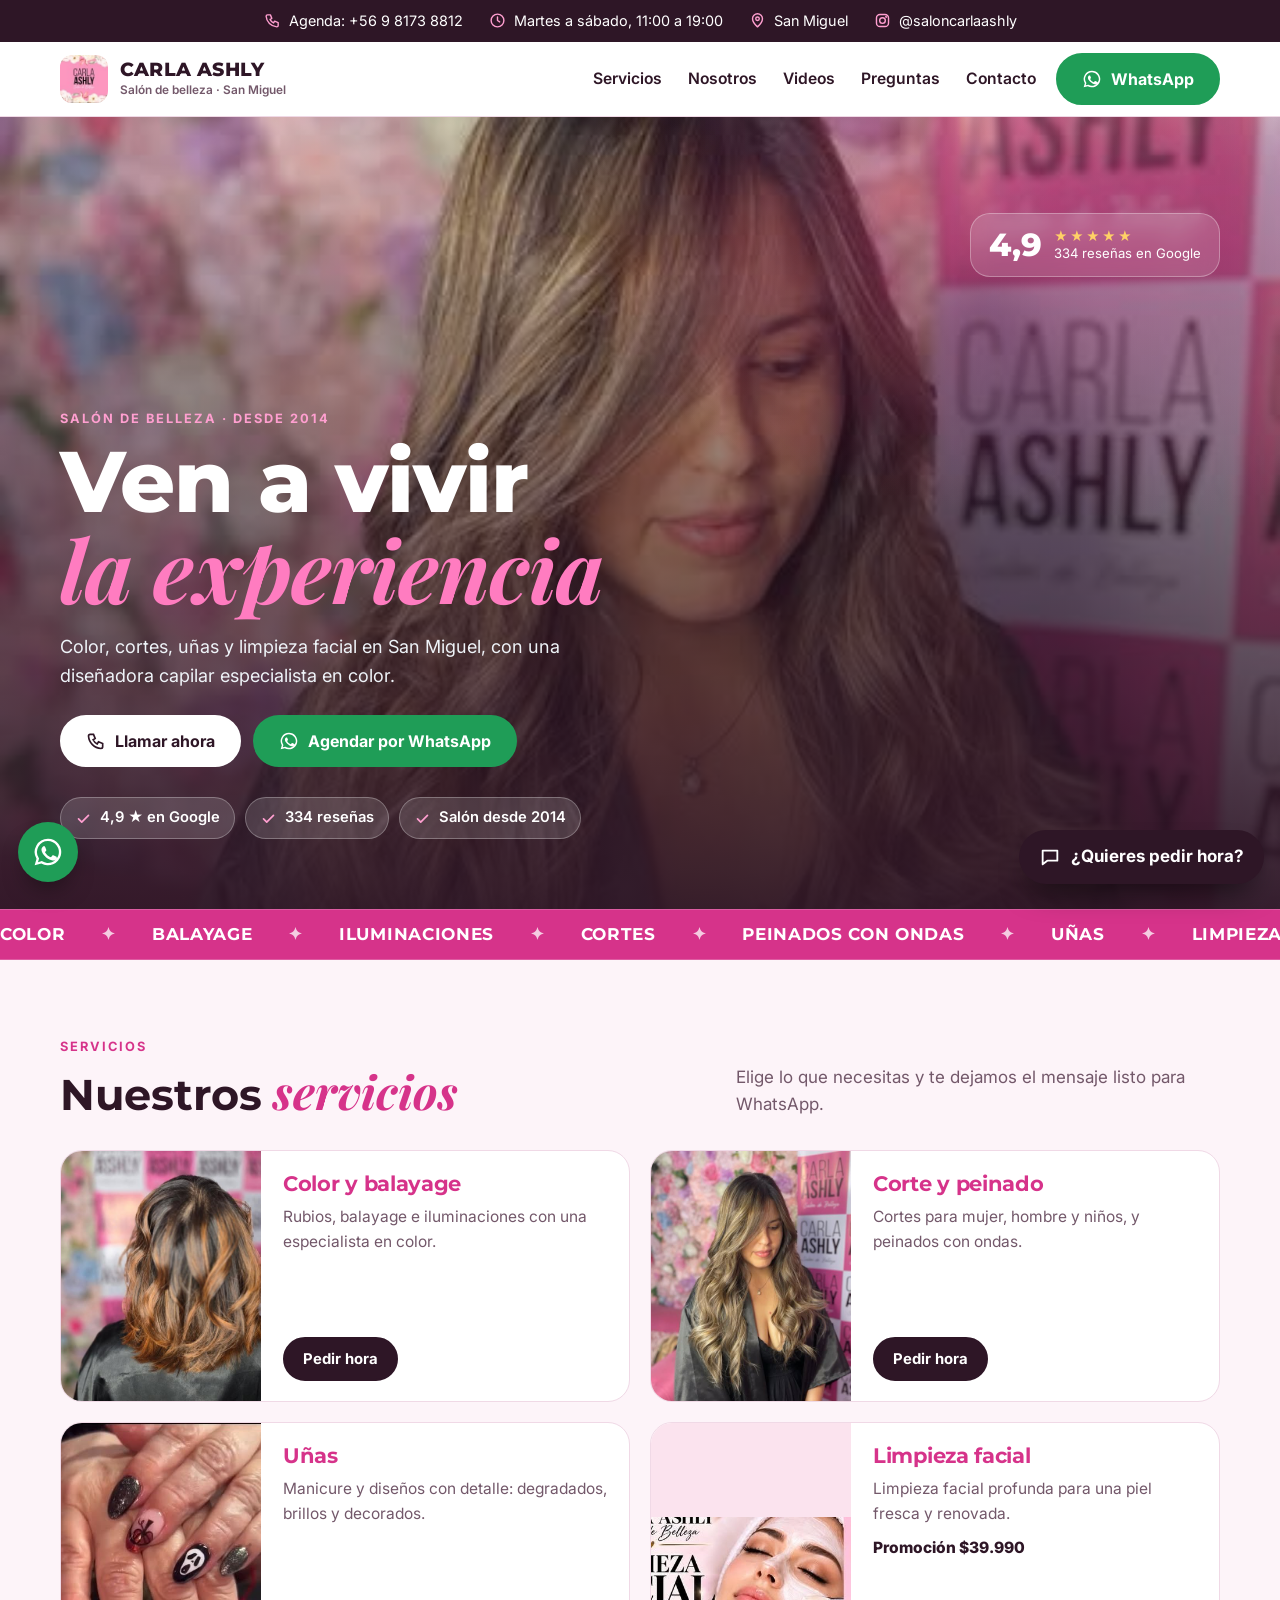
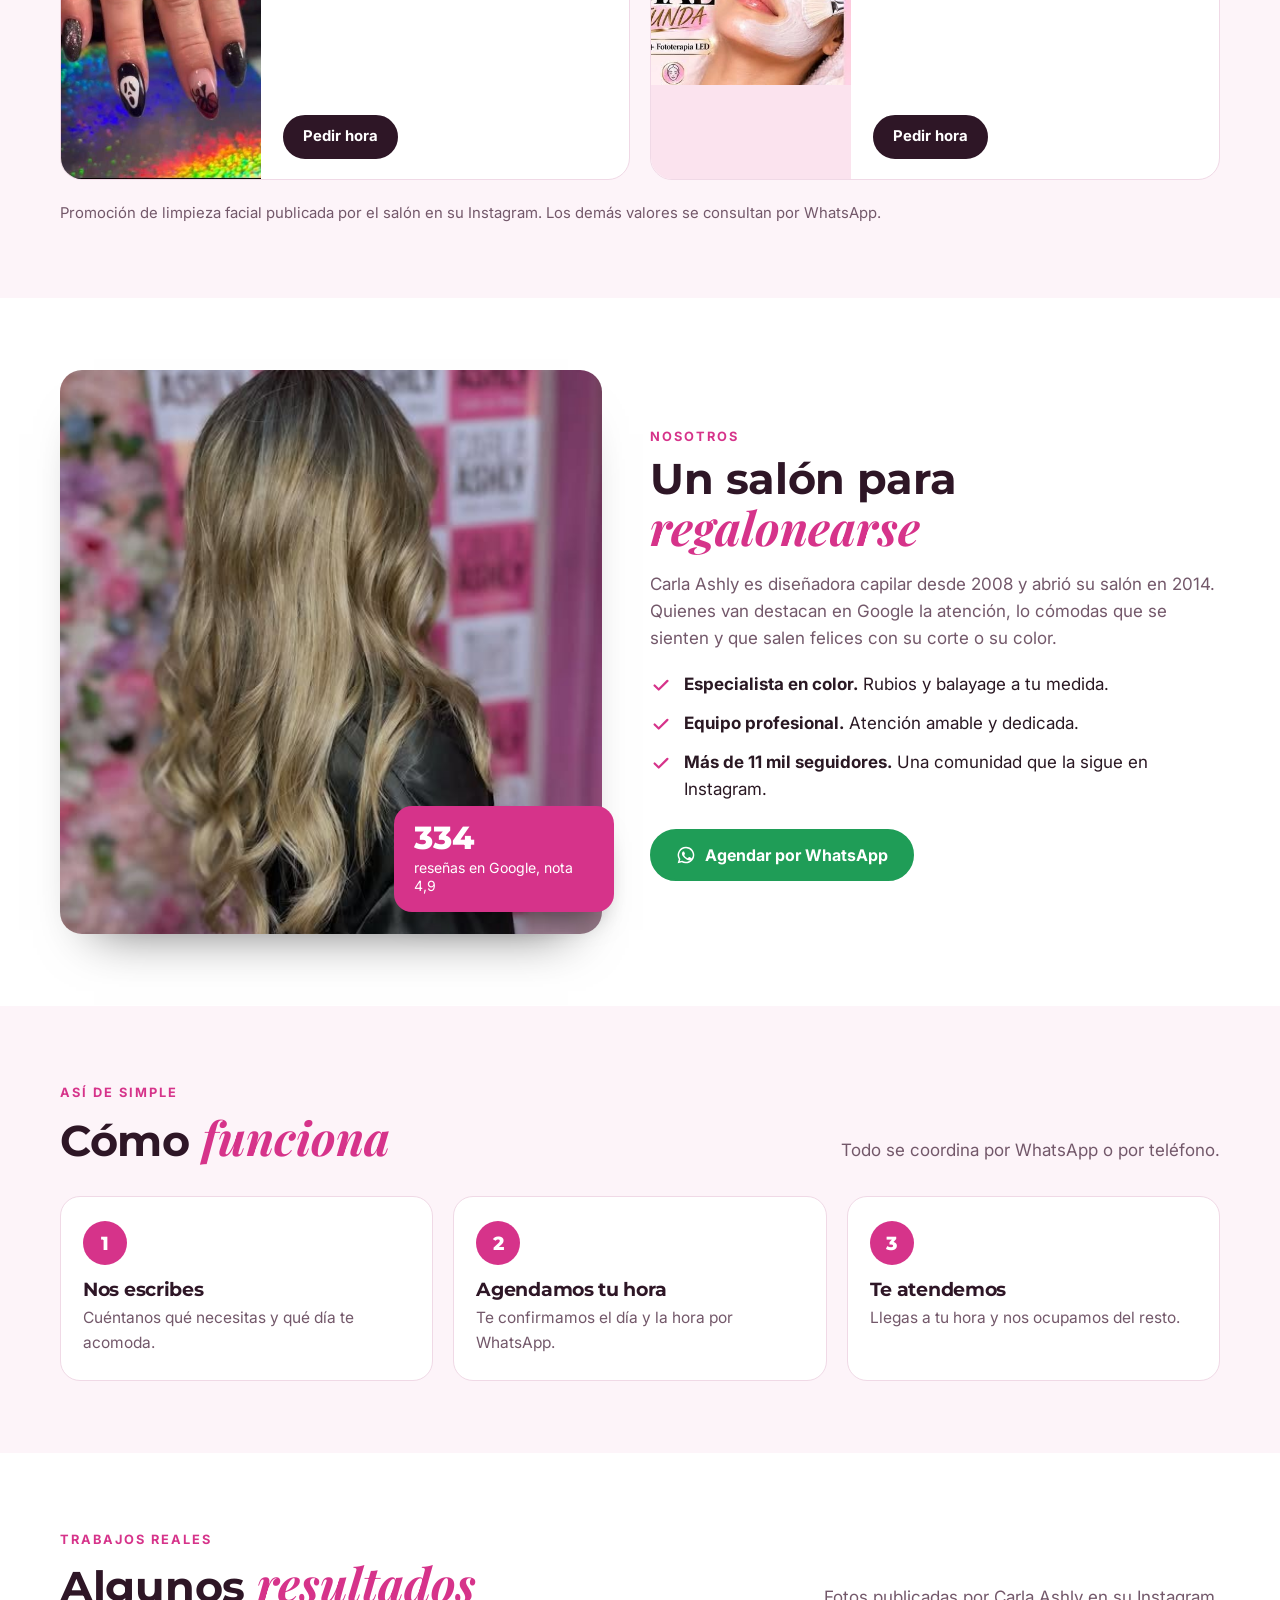
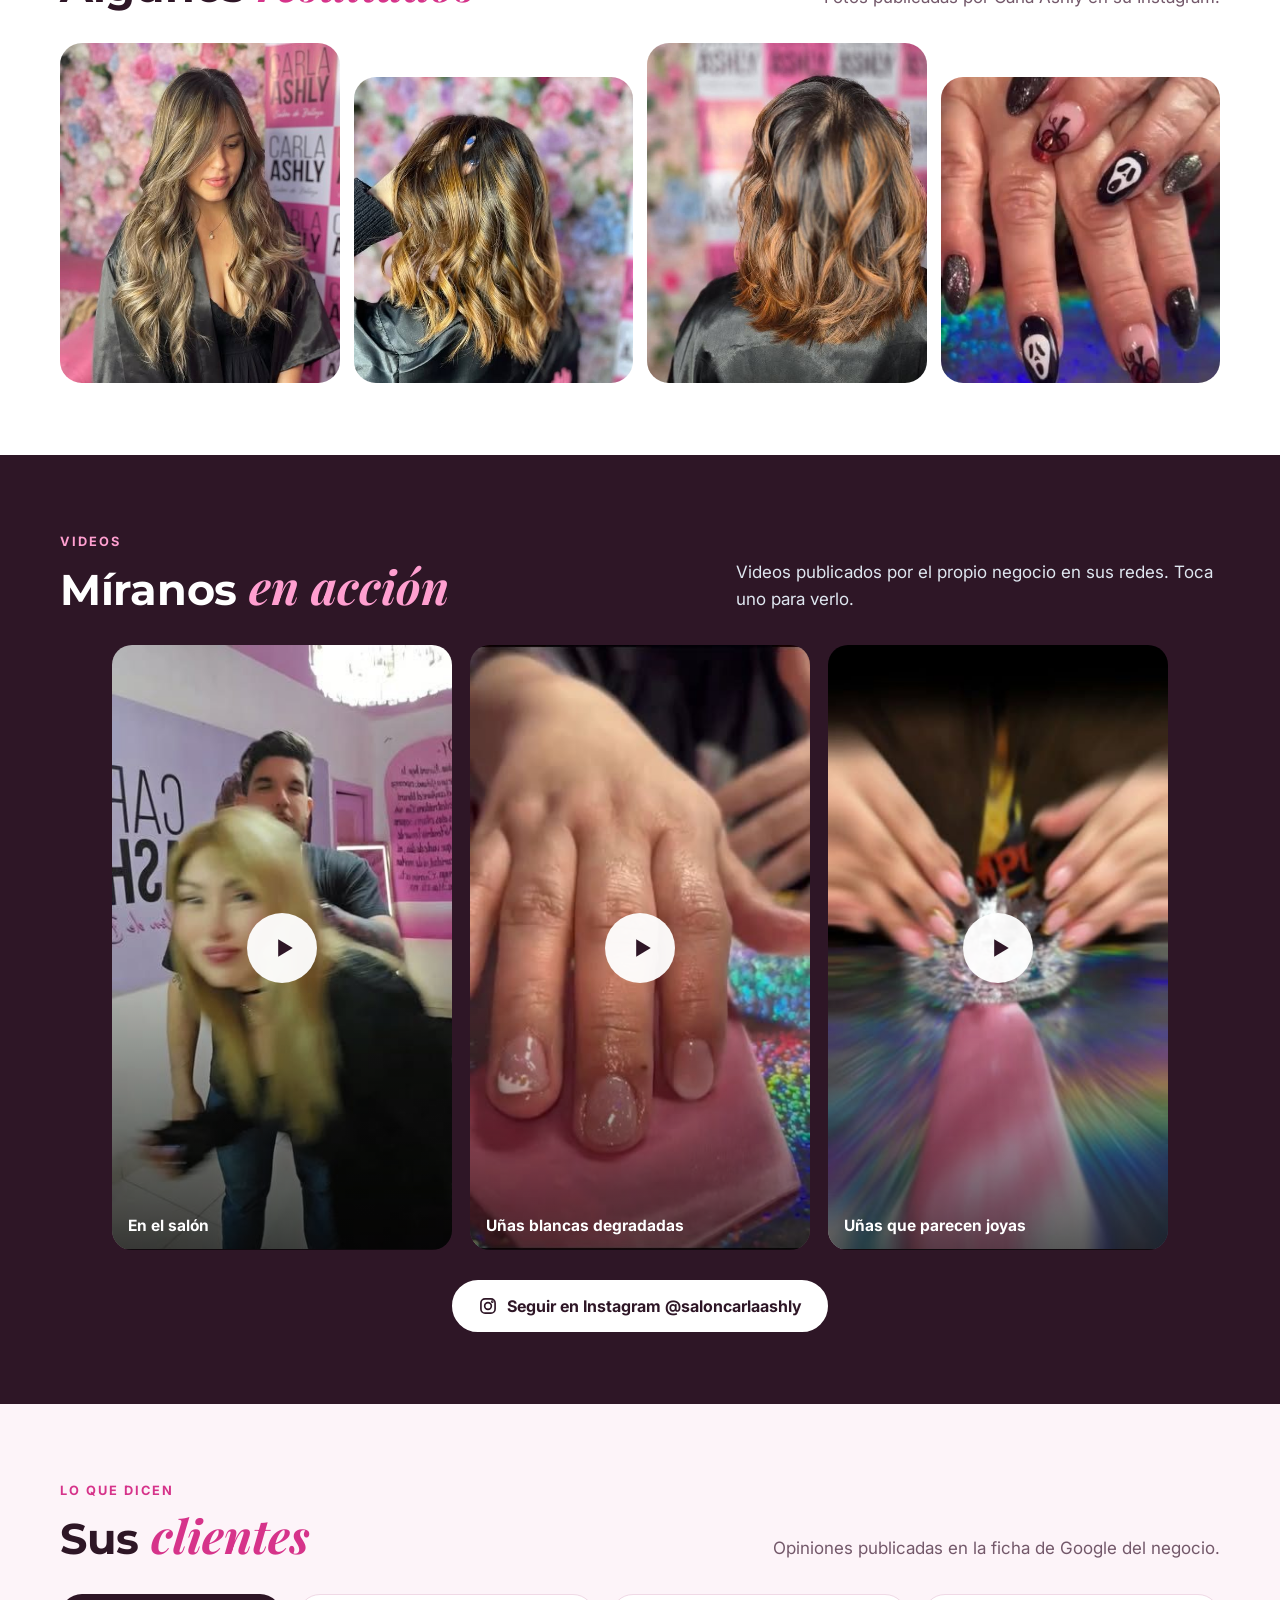
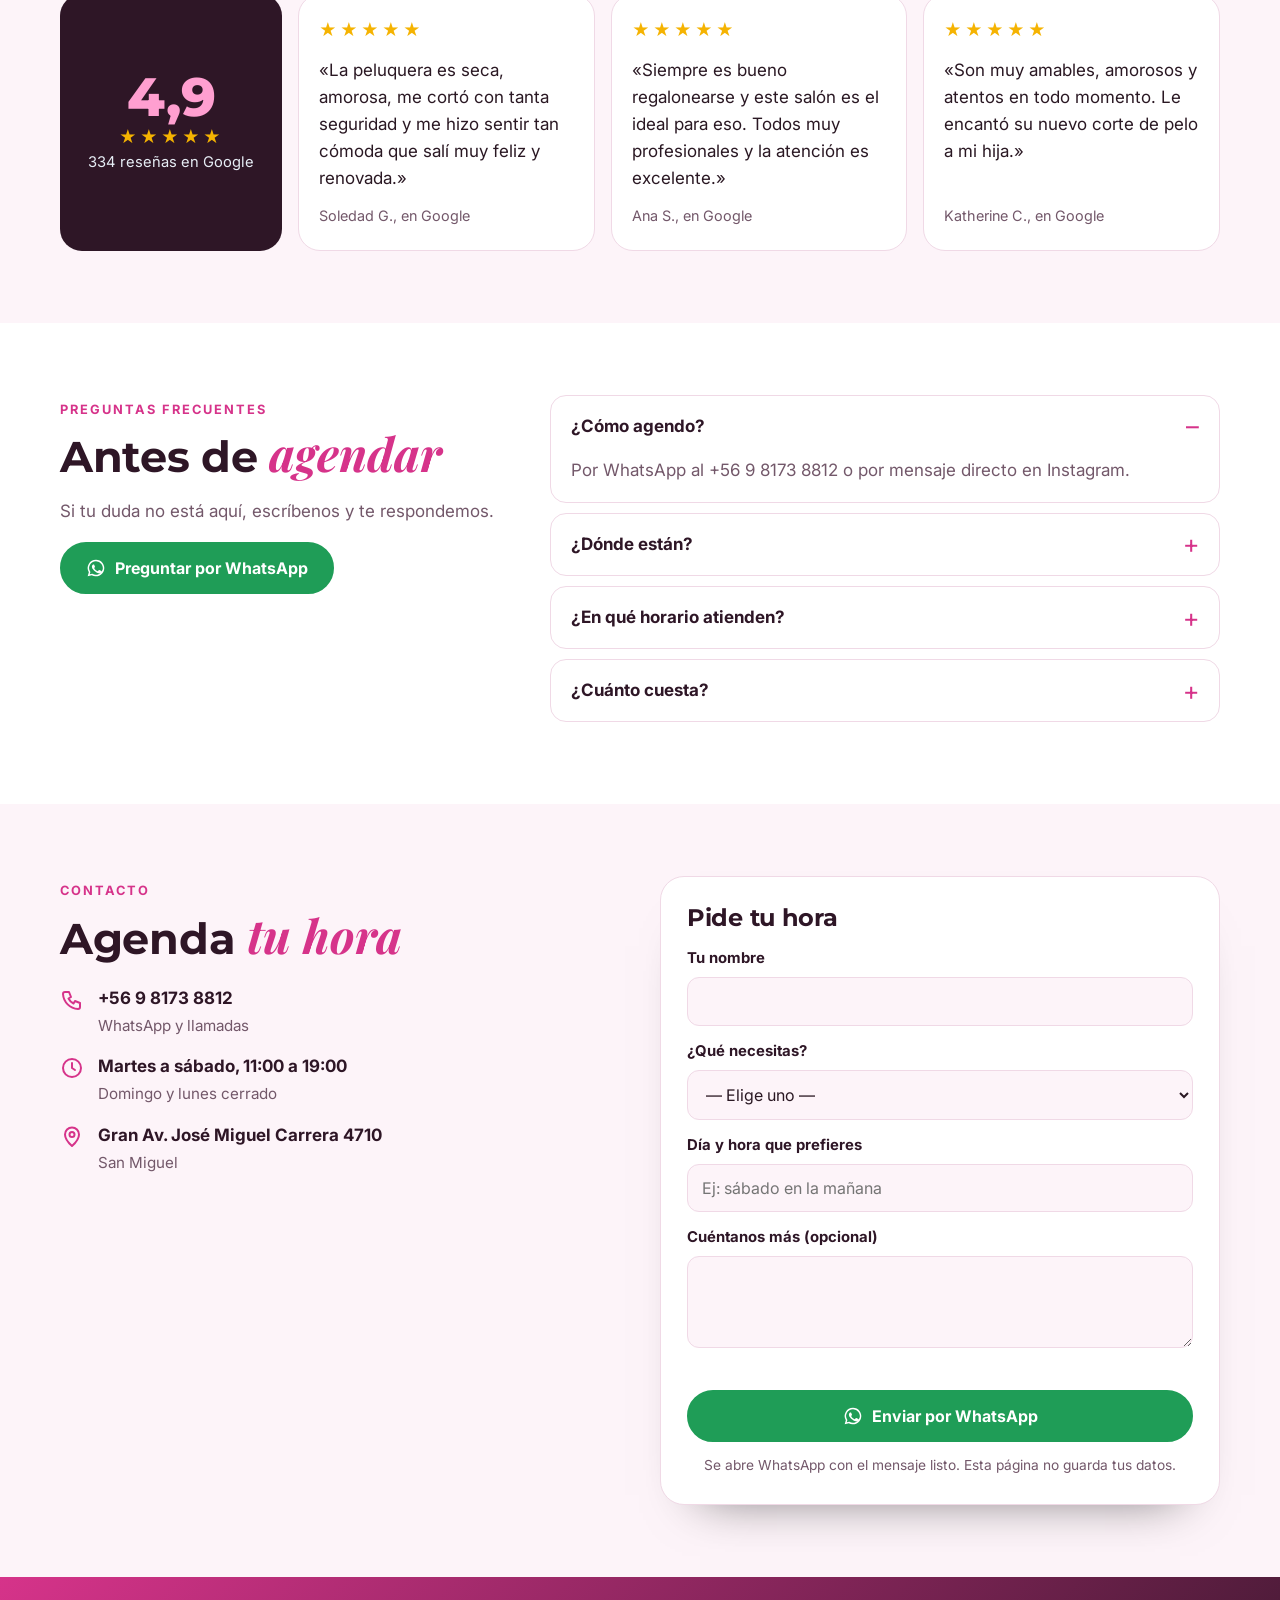
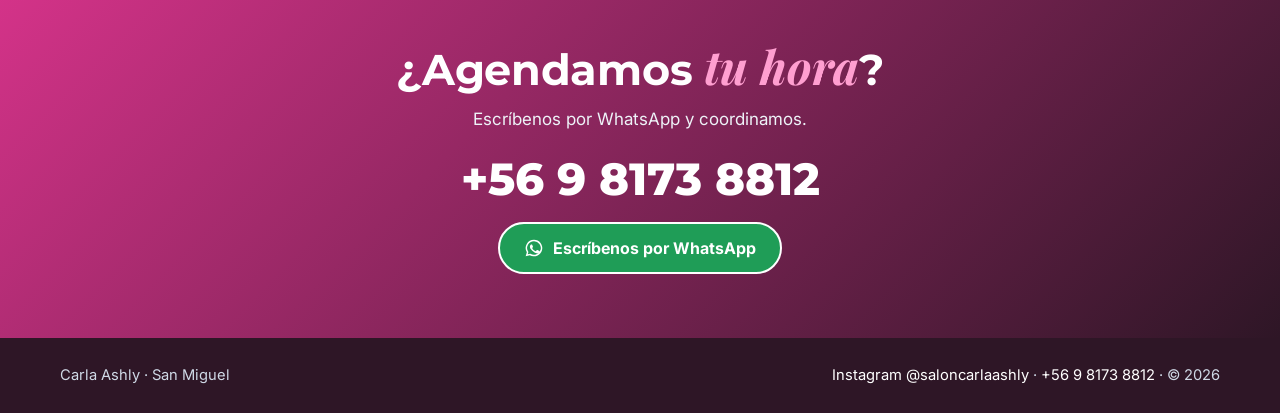
==== index.html @ 25467c42 "Dominio propio carlaashly.cl: CNAME, dirección canónica y página visible para Google Co-Authored-By:" ====
<!doctype html>
<html lang="es-CL">
<head>
<meta charset="utf-8">
<meta name="viewport" content="width=device-width, initial-scale=1">
<title>Carla Ashly · Salón de belleza · San Miguel</title>
<meta name="description" content="Carla Ashly, en Gran Av. José Miguel Carrera 4710, San Miguel: color y balayage, corte y peinado, uñas, limpieza facial. 4,9 en Google con 334 reseñas. Agenda por WhatsApp.">
<link rel="canonical" href="https://carlaashly.cl/">
<meta property="og:title" content="Carla Ashly · Salón de belleza · San Miguel">
<meta property="og:description" content="Color, cortes, uñas y limpieza facial en San Miguel, con una diseñadora capilar especialista en color.">
<meta property="og:image" content="https://carlaashly.cl/assets/hero.jpg">
<meta property="og:url" content="https://carlaashly.cl/">
<meta property="og:type" content="website">
<meta name="twitter:card" content="summary_large_image">
<link rel="icon" href="assets/icono.png">
<link rel="preconnect" href="https://fonts.googleapis.com"><link rel="preconnect" href="https://fonts.gstatic.com" crossorigin>
<link href="https://fonts.googleapis.com/css2?family=Montserrat:wght@600;700;800&family=Inter:wght@400;500;600;700&family=Playfair+Display:ital,wght@1,600;1,700&display=swap" rel="stylesheet">
<style>
:root{--pri:#d6338a;--osc:#2e1626;--osc-rgb:46,22,38;--acento:#ff9fd0;--fondo:#fdf4f9;--linea:#f0d9e6;--tinta:#2a1823;--suave:#73586a;--wa:#1f9d57;--display:"Montserrat","Arial Black",sans-serif;--font:"Inter",system-ui,sans-serif;--asis-tone:#d6338a;--hero-pos:50% 30%;--bg:#fff;--surface:#fdf4f9;--text:#2a1823;--muted:#73586a;--accent:#d6338a;--line:#f0d9e6}
*{box-sizing:border-box}html{scroll-behavior:smooth}
body{margin:0;font:400 17px/1.6 var(--font);color:var(--tinta);background:#fff;-webkit-font-smoothing:antialiased}
img{max-width:100%;display:block}a{color:inherit}
h1,h2,h3{font-family:var(--display);line-height:1.08;margin:0;letter-spacing:-.3px}
h2{font-size:clamp(1.8rem,4.6vw,2.7rem);color:var(--osc)}h2 em{font-style:normal;color:var(--pri)}
.wrap{width:min(1160px,100% - 40px);margin:0 auto}
section{padding:72px 0}
.ojo{display:inline-block;font:700 .8rem/1 var(--font);letter-spacing:2px;text-transform:uppercase;color:var(--pri);margin-bottom:12px}
.btn{display:inline-flex;align-items:center;justify-content:center;gap:9px;min-height:52px;padding:0 24px;border-radius:999px;font:700 1rem/1 var(--font);text-decoration:none;border:2px solid var(--osc);color:var(--osc);background:#fff;cursor:pointer;transition:transform .15s ease,box-shadow .15s ease,background .15s ease}
.btn:hover{transform:translateY(-2px);box-shadow:0 12px 22px -14px rgba(0,0,0,.55)}
.btn svg{width:20px;height:20px;flex:none}
.btn-wa{background:var(--wa);border-color:var(--wa);color:#fff}
.btn-pri{background:var(--pri);border-color:var(--pri);color:#fff}
.btn-osc{background:var(--osc);border-color:var(--osc);color:#fff}
.franja{background:var(--osc);color:#fff;font-size:.9rem}
.franja .wrap{display:flex;flex-wrap:wrap;gap:6px 26px;justify-content:center;align-items:center;min-height:42px;padding:6px 0}
.franja span,.franja a{display:inline-flex;align-items:center;gap:8px;text-decoration:none}
.franja svg{width:17px;height:17px;stroke:var(--acento);fill:none;stroke-width:2;stroke-linecap:round;stroke-linejoin:round}
header{position:sticky;top:0;z-index:30;background:rgba(255,255,255,.96);backdrop-filter:blur(8px);border-bottom:1px solid var(--linea)}
.nav{display:flex;align-items:center;gap:20px;min-height:74px}
.marca{display:flex;align-items:center;gap:12px;text-decoration:none;margin-right:auto;min-width:0}
.marca img{width:48px;height:48px;border-radius:12px;object-fit:cover;flex:none}
.marca span{font:800 1.18rem/1.05 var(--display);color:var(--osc);text-transform:uppercase;letter-spacing:.2px}
.marca small{display:block;font:600 .74rem/1.3 var(--font);color:var(--suave);text-transform:none;letter-spacing:0;margin-top:3px}
.menu{display:flex;gap:26px}.menu a{text-decoration:none;font-weight:600;color:var(--osc);font-size:.98rem}.menu a:hover{color:var(--pri)}
.portada{position:relative;color:#fff;background:var(--osc);overflow:hidden}
.portada > img{position:absolute;inset:0;width:100%;height:100%;object-fit:cover;object-position:var(--hero-pos,50% 50%)}
.portada::after{content:"";position:absolute;inset:0;background:linear-gradient(100deg,rgba(var(--osc-rgb),.94) 0%,rgba(var(--osc-rgb),.82) 45%,rgba(var(--osc-rgb),.38) 100%)}
.portada .wrap{position:relative;z-index:1;padding:86px 0 78px;max-width:1160px}
.portada .ojo{color:var(--acento)}
.portada h1{font-size:clamp(2.2rem,6.4vw,4rem);max-width:15ch;text-transform:uppercase;font-weight:800}
.portada h1 em{font-style:normal;color:var(--acento)}
.portada p{max-width:52ch;font-size:1.13rem;margin:18px 0 26px;color:#eef3f8}
.botones{display:flex;flex-wrap:wrap;gap:12px}
.portada .btn{border-color:#fff}.portada .btn-wa{border-color:var(--wa)}
.sellos{list-style:none;padding:0;margin:30px 0 0;display:flex;flex-wrap:wrap;gap:10px}
.sellos li{display:flex;align-items:center;gap:8px;background:rgba(255,255,255,.14);border:1px solid rgba(255,255,255,.28);border-radius:999px;padding:8px 14px;font-size:.92rem;font-weight:600}
.sellos svg{width:17px;height:17px;stroke:var(--acento);fill:none;stroke-width:2.4;stroke-linecap:round;stroke-linejoin:round}
.nosotros{display:grid;grid-template-columns:1fr 1.05fr;gap:48px;align-items:center}
.nosotros .foto{position:relative}
.nosotros .foto img{border-radius:22px;width:100%;aspect-ratio:5/5.2;object-fit:cover;box-shadow:0 30px 50px -34px rgba(0,0,0,.6)}
.cifra{position:absolute;right:-12px;bottom:22px;background:var(--pri);color:#fff;border-radius:18px;padding:16px 20px;box-shadow:0 18px 30px -18px rgba(0,0,0,.6);max-width:220px}
.cifra b{display:block;font:800 2rem/1 var(--display)}.cifra span{font-size:.88rem;line-height:1.3;display:block;margin-top:5px}
.nosotros p{color:var(--suave);margin:16px 0 18px}
.lista{list-style:none;padding:0;margin:0 0 26px;display:grid;gap:12px}
.lista li{display:flex;gap:12px;align-items:flex-start}
.lista svg{width:22px;height:22px;flex:none;margin-top:3px;stroke:var(--pri);fill:none;stroke-width:2.4;stroke-linecap:round;stroke-linejoin:round}
.gris{background:var(--fondo)}
.cab{display:flex;flex-wrap:wrap;justify-content:space-between;align-items:flex-end;gap:14px 40px;margin-bottom:32px}
.cab p{margin:0;color:var(--suave);max-width:44ch}
.servicios{display:grid;grid-template-columns:repeat(2,1fr);gap:20px}
.serv{background:#fff;border:1px solid var(--linea);border-radius:22px;overflow:hidden;display:grid;grid-template-columns:200px 1fr;transition:transform .18s ease,box-shadow .18s ease}
.serv:hover{transform:translateY(-4px);box-shadow:0 26px 40px -28px rgba(0,0,0,.5)}
.serv > img{width:100%;height:100%;min-height:210px;object-fit:cover}
.serv .ico{background:linear-gradient(145deg,var(--pri),var(--osc));display:grid;place-items:center;min-height:210px}
.serv .ico svg{width:74px;height:74px;stroke:#fff;fill:none;stroke-width:1.5;stroke-linecap:round;stroke-linejoin:round;opacity:.95}
.serv .cuerpo{padding:22px 22px 20px;display:flex;flex-direction:column;gap:9px}
.serv h3{font-size:1.32rem;color:var(--pri)}
.serv p{margin:0;color:var(--suave);font-size:.97rem}
.serv .precio{font-weight:800;color:var(--osc)}
.serv .btn{margin-top:auto;align-self:flex-start;min-height:44px;padding:0 18px;font-size:.93rem}
.nota{margin:22px 0 0;color:var(--suave);font-size:.93rem}
.pasos{list-style:none;padding:0;margin:0;display:grid;grid-template-columns:repeat(3,1fr);gap:20px;counter-reset:p}
.pasos li{counter-increment:p;background:#fff;border:1px solid var(--linea);border-radius:20px;padding:24px 22px}
.pasos li::before{content:counter(p);display:grid;place-items:center;width:44px;height:44px;border-radius:50%;background:var(--pri);color:#fff;font:800 1.2rem/1 var(--display);margin-bottom:14px}
.pasos h3{font-size:1.2rem;color:var(--osc);margin-bottom:6px}.pasos p{margin:0;color:var(--suave);font-size:.97rem}
.trabajos{display:grid;grid-template-columns:repeat(4,1fr);gap:12px}
.trabajos img{width:100%;aspect-ratio:1;object-fit:cover;border-radius:16px}
.oscuro{background:var(--osc)}.oscuro h2{color:#fff}.oscuro h2 em{color:var(--acento)}.oscuro .ojo{color:var(--acento)}.oscuro .cab p{color:#dfe7f0}
.videos{display:grid;grid-template-columns:repeat(auto-fit,minmax(220px,340px));justify-content:center;gap:18px}
.vid{position:relative;border-radius:20px;overflow:hidden;aspect-ratio:9/16;background:#000;cursor:pointer}
.vid img,.vid video{width:100%;height:100%;object-fit:cover;display:block}.vid.on .play{display:none}
.vid::after{content:"";position:absolute;inset:0;background:linear-gradient(180deg,rgba(0,0,0,0) 55%,rgba(0,0,0,.65));pointer-events:none}
.vid .play{position:absolute;left:50%;top:50%;transform:translate(-50%,-50%);width:70px;height:70px;border-radius:50%;background:rgba(255,255,255,.95);display:grid;place-items:center;z-index:2;transition:transform .15s ease}
.vid:hover .play{transform:translate(-50%,-50%) scale(1.08)}
.vid .play svg{width:28px;height:28px;fill:var(--osc);margin-left:4px}
.vid .t{position:absolute;left:16px;right:16px;bottom:14px;z-index:2;color:#fff;font-weight:700;font-size:.97rem;line-height:1.3}
.vid iframe{position:absolute;inset:0;width:100%;height:100%;border:0;background:#fff;z-index:3}
.vid.emb.on{aspect-ratio:9/19;cursor:default}.vid.on::after{display:none}
.siguenos{display:flex;flex-wrap:wrap;gap:12px;justify-content:center;align-items:center;margin-top:30px;color:#fff}
.siguenos .btn{border-color:#fff}.siguenos .btn svg{stroke:currentColor;fill:none;stroke-width:2}
.resenas{display:grid;grid-template-columns:.75fr repeat(3,1fr);gap:16px;align-items:stretch}
.nota-g{background:var(--osc);color:#fff;border-radius:22px;padding:26px 20px;display:flex;flex-direction:column;justify-content:center;text-align:center}
.nota-g b{font:800 3.4rem/1 var(--display);color:var(--acento)}
.est{color:#f5b301;letter-spacing:3px}
.nota-g span:last-child{font-size:.92rem;color:#e6edf5}
.res{margin:0;background:#fff;border:1px solid var(--linea);border-radius:22px;padding:22px 20px;display:flex;flex-direction:column;gap:12px}
.res p{margin:0}.res cite{margin-top:auto;font-style:normal;font-size:.9rem;color:var(--suave)}
.preguntas{display:grid;grid-template-columns:.8fr 1.2fr;gap:44px;align-items:start}
.preguntas .lado p{color:var(--suave)}
details{border:1px solid var(--linea);border-radius:16px;background:#fff;margin-bottom:10px}
summary{cursor:pointer;list-style:none;padding:17px 46px 17px 20px;font-weight:700;color:var(--osc);position:relative}
summary::-webkit-details-marker{display:none}
summary::after{content:"+";position:absolute;right:20px;top:50%;transform:translateY(-50%);font:400 1.6rem/1 var(--font);color:var(--pri)}
details[open] summary::after{content:"–"}
details p{margin:0;padding:0 20px 18px;color:var(--suave)}
.contacto{display:grid;grid-template-columns:1fr 1fr;gap:40px;align-items:start}
.datos{display:grid;gap:14px;margin:22px 0}
.dato{display:flex;gap:14px;align-items:flex-start}
.dato svg{width:24px;height:24px;flex:none;margin-top:3px;stroke:var(--pri);fill:none;stroke-width:2;stroke-linecap:round;stroke-linejoin:round}
.dato b{display:block;color:var(--osc)}.dato span{color:var(--suave);font-size:.95rem}.dato a{text-decoration:none}
.mapa{width:100%;height:260px;border:0;border-radius:18px}
form{background:#fff;border:1px solid var(--linea);border-radius:24px;padding:28px 26px;box-shadow:0 30px 50px -40px rgba(0,0,0,.6)}
form h3{font-size:1.5rem;color:var(--osc);margin-bottom:16px}
label{display:block;font-weight:700;font-size:.93rem;color:var(--osc);margin-bottom:14px}
input,select,textarea{display:block;width:100%;margin-top:6px;font:400 1rem/1.3 var(--font);padding:13px 14px;border:1px solid var(--linea);border-radius:12px;background:var(--fondo);color:var(--tinta)}
textarea{min-height:92px;resize:vertical}
input:focus,select:focus,textarea:focus{outline:2px solid var(--pri);outline-offset:1px}
form .btn{width:100%}form small{display:block;margin-top:12px;color:var(--suave);font-size:.86rem;text-align:center}
.aviso{color:#b42318;font-weight:600;font-size:.93rem;min-height:1.2em;margin:0 0 10px}
.cierre{background:linear-gradient(135deg,var(--pri),var(--osc));color:#fff;text-align:center;padding:64px 20px}
.cierre h2{color:#fff}.cierre h2 em{color:var(--acento)}
.cierre p{margin:12px auto 24px;max-width:50ch;color:#eef3f8}
.cierre .btn{border-color:#fff}
.cierre .tel{display:block;font:800 clamp(1.8rem,6vw,2.8rem)/1 var(--display);text-decoration:none;margin:0 0 20px;color:#fff}
footer{background:var(--osc);color:#cfd9e6;font-size:.92rem;padding:26px 0}
footer .wrap{display:flex;flex-wrap:wrap;gap:8px 24px;justify-content:space-between}
footer a{text-decoration:none;color:#fff}
.wa-flot{position:fixed;left:18px;bottom:18px;z-index:40;width:60px;height:60px;border-radius:50%;background:var(--wa);color:#fff;display:grid;place-items:center;box-shadow:0 14px 26px -12px rgba(0,0,0,.6)}
.wa-flot svg{width:32px;height:32px}
.fab{position:fixed;right:16px;bottom:16px;z-index:60;display:inline-flex;align-items:center;gap:10px;min-height:54px;padding:0 20px;border-radius:999px;background:var(--osc);color:#fff;text-decoration:none;font-weight:700;box-shadow:0 16px 30px -12px rgba(0,0,0,.65)}
.fab svg{width:22px;height:22px;fill:none;stroke:currentColor;stroke-width:2;stroke-linecap:round;stroke-linejoin:round}
.barra-movil{display:none}
.aparece{opacity:0;transform:translateY(18px);transition:opacity .6s ease,transform .6s ease}.aparece.visto{opacity:1;transform:none}
@media (prefers-reduced-motion:reduce){.aparece{opacity:1;transform:none;transition:none}html{scroll-behavior:auto}}
@media (max-width:980px){.menu{display:none}.nosotros,.preguntas,.contacto{grid-template-columns:1fr}.servicios{grid-template-columns:1fr}.resenas{grid-template-columns:1fr}.pasos{grid-template-columns:1fr}.trabajos{grid-template-columns:repeat(2,1fr)}.cifra{right:10px}.videos{grid-template-columns:none;grid-auto-flow:column;grid-auto-columns:minmax(240px,72%);overflow-x:auto;scroll-snap-type:x mandatory;padding-bottom:8px}.vid{scroll-snap-align:center}}
@media (max-width:640px){section{padding:54px 0}.franja span,.franja a+a{display:none}.serv{grid-template-columns:1fr}.serv > img,.serv .ico{min-height:0;height:170px}.nav .btn{display:none}.portada .wrap{padding:60px 0 56px}.botones .btn{flex:1 1 100%}
  .wa-flot{display:none}.fab{bottom:calc(68px + env(safe-area-inset-bottom,0px))!important;min-height:50px;padding:0 16px;font-size:.93rem}.asis{bottom:calc(128px + env(safe-area-inset-bottom,0px))!important;max-height:calc(100dvh - 150px)!important}.barra-movil{display:grid;grid-template-columns:1fr 1fr;position:fixed;left:0;right:0;bottom:0;z-index:40;box-shadow:0 -8px 20px -12px rgba(0,0,0,.5)}
  .barra-movil a{display:flex;align-items:center;justify-content:center;gap:8px;min-height:56px;font-weight:800;text-decoration:none;color:#fff}
  .barra-movil .ll{background:var(--osc)}.barra-movil .wa{background:var(--wa)}.barra-movil svg{width:20px;height:20px}
  body{padding-bottom:56px}}
h2 em,.cierre h2 em{font-family:"Playfair Display",Georgia,serif;font-style:italic;font-weight:700;letter-spacing:0;font-size:1.08em}
.serv img{object-fit:cover}
/* ===== Capa «llamativa» (17-10-2026): mismo contenido, más presencia ===== */
.portada{min-height:min(88vh,860px);display:flex;align-items:flex-end}
.portada::after{background:radial-gradient(70% 60% at 85% 15%,rgba(214,51,138,.35),transparent 60%),linear-gradient(180deg,rgba(var(--osc-rgb),.15) 0%,rgba(var(--osc-rgb),.55) 48%,rgba(var(--osc-rgb),.95) 100%)}
.portada .wrap{padding:120px 0 70px}
.portada h1{text-transform:none;font-size:clamp(2.7rem,8.4vw,5.4rem);line-height:1.02;max-width:12ch;letter-spacing:-.01em}
.portada h1 em{display:block;font-family:"Playfair Display",Georgia,serif;font-style:italic;font-weight:700;color:#ff7cc0}
.estrella{position:absolute;right:max(18px,calc((100% - 1160px)/2));top:96px;z-index:2;display:flex;align-items:center;gap:12px;padding:14px 18px;border-radius:20px;background:rgba(255,255,255,.14);border:1px solid rgba(255,255,255,.3);backdrop-filter:blur(10px);-webkit-backdrop-filter:blur(10px);color:#fff;animation:flota 5s ease-in-out infinite}
.estrella b{font:800 2rem/1 var(--display)}.estrella span{font-size:.82rem;line-height:1.3}.estrella i{color:#ffd166;font-style:normal;letter-spacing:2px}
@keyframes flota{50%{transform:translateY(-8px)}}
.cinta{background:var(--pri);color:#fff;overflow:hidden;white-space:nowrap;border-block:1px solid rgba(255,255,255,.2)}
.cinta div{display:inline-flex;gap:36px;padding:16px 0;animation:corre 28s linear infinite;font:700 1.05rem/1 var(--display);letter-spacing:.04em;text-transform:uppercase}
.cinta span::after{content:"✦";margin-left:36px;opacity:.75}
@keyframes corre{to{transform:translateX(-50%)}}
.serv{transition:transform .25s,box-shadow .25s}.serv:hover{transform:translateY(-6px);box-shadow:0 26px 48px -28px rgba(120,20,80,.55)}
.serv img{transition:transform .5s}.serv:hover img{transform:scale(1.05)}
.trabajos{display:grid;grid-template-columns:repeat(4,1fr);grid-auto-rows:340px;gap:14px}
.trabajos img{width:100%;height:100%;object-fit:cover;border-radius:22px;transition:transform .4s,filter .4s}
.trabajos img:nth-child(even){margin-top:34px;height:calc(100% - 34px)}.trabajos img:hover{transform:scale(1.02);filter:saturate(1.15)}
@media (max-width:760px){.portada{min-height:82vh}.estrella{display:none}.portada .wrap{padding:110px 0 110px}
 .trabajos{grid-template-columns:1fr 1fr;grid-auto-rows:230px}}
@media (prefers-reduced-motion:reduce){.cinta div,.estrella{animation:none}}
</style>
</head>
<body>
<svg width="0" height="0" style="position:absolute" aria-hidden="true">
<symbol id="wa" viewBox="0 0 24 24"><path fill="currentColor" d="M12 2a10 10 0 0 0-8.600 15.100L2 22l5-1.300A10 10 0 1 0 12 2Zm0 1.800a8.200 8.200 0 1 1-4.300 15.200l-.300-.200-2.900.800.800-2.800-.200-.300A8.200 8.200 0 0 1 12 3.800Zm-3.200 3.900c-.200 0-.500.100-.700.400-.300.300-1 1-1 2.300 0 1.400 1 2.700 1.100 2.900.100.200 2 3.100 4.900 4.300 2.400 1 2.900.800 3.400.700.500-.100 1.700-.700 1.900-1.300.200-.700.200-1.200.200-1.300-.100-.100-.300-.200-.600-.300l-2-.900c-.300-.100-.500-.200-.700.100l-.900 1.100c-.200.200-.300.200-.600.100-.300-.200-1.200-.500-2.300-1.400-.900-.800-1.400-1.700-1.600-2-.200-.300 0-.500.100-.600l.400-.500c.200-.200.200-.300.300-.500.100-.200 0-.400 0-.500l-.900-2.200c-.200-.500-.400-.400-.600-.400h-.400Z"/></symbol>
<symbol id="tel" viewBox="0 0 24 24"><path d="M5 4h4l2 5-2.500 1.500a11 11 0 0 0 5 5L15 13l5 2v4a2 2 0 0 1-2 2A16 16 0 0 1 3 6a2 2 0 0 1 2-2Z"/></symbol>
<symbol id="reloj" viewBox="0 0 24 24"><circle cx="12" cy="12" r="9"/><path d="M12 7v5l3 2"/></symbol>
<symbol id="pin" viewBox="0 0 24 24"><path d="M12 21s7-6.200 7-11.500a7 7 0 0 0-14 0C5 14.800 12 21 12 21Z"/><circle cx="12" cy="9.500" r="2.500"/></symbol>
<symbol id="ok" viewBox="0 0 24 24"><path d="m5 12.500 4.500 4.500L19 7.500"/></symbol>
<symbol id="ig" viewBox="0 0 24 24"><rect x="3.500" y="3.500" width="17" height="17" rx="5"/><circle cx="12" cy="12" r="4"/><circle cx="17.200" cy="6.800" r=".600"/></symbol>
<symbol id="i-llave" viewBox="0 0 24 24"><path d="M14.500 6.500a4 4 0 0 0-5.300 5.300L3.500 17.500v3h3l5.700-5.700a4 4 0 0 0 5.300-5.300l-2.500 2.500-2-2 2.500-2.500Z"/></symbol>
<symbol id="i-gota" viewBox="0 0 24 24"><path d="M12 3.500s6 6.300 6 10.500a6 6 0 0 1-12 0c0-4.200 6-10.500 6-10.500Z"/></symbol>
<symbol id="i-tubo" viewBox="0 0 24 24"><path d="M3 8h8a3 3 0 0 1 3 3v10M3 12h6a1 1 0 0 1 1 1v8M3 6v8M12 21h4"/></symbol>
<symbol id="i-fuego" viewBox="0 0 24 24"><path d="M12 3c1 3.500 5 5.500 5 10a5 5 0 0 1-10 0c0-2 1-3.500 2-4.500 0 2 1 3 2 3 0-3-1-5 1-8.500Z"/></symbol>
<symbol id="i-camion" viewBox="0 0 24 24"><path d="M2.500 6.500h11v10h-11zM13.500 10h4l3 3v3.500h-7"/><circle cx="7" cy="17.500" r="1.800"/><circle cx="17" cy="17.500" r="1.800"/></symbol>
<symbol id="i-caja" viewBox="0 0 24 24"><path d="M3.500 8 12 4l8.500 4v8.500L12 20.500l-8.500-4V8Z"/><path d="M3.500 8 12 12l8.500-4M12 12v8.500"/></symbol>
<symbol id="i-cel" viewBox="0 0 24 24"><rect x="7" y="2.5" width="10" height="19" rx="2"/><path d="M11 18.5h2"/></symbol>
<symbol id="i-laptop" viewBox="0 0 24 24"><rect x="4" y="5" width="16" height="11" rx="1.5"/><path d="M2.5 19h19"/></symbol>
<symbol id="i-tijera" viewBox="0 0 24 24"><circle cx="6" cy="6.5" r="2.5"/><circle cx="6" cy="17.5" r="2.5"/><path d="M8 8l12 9M8 16l12-9"/></symbol>
<symbol id="i-pata" viewBox="0 0 24 24"><circle cx="7" cy="9" r="1.8"/><circle cx="12" cy="6.5" r="1.8"/><circle cx="17" cy="9" r="1.8"/><path d="M12 12c-3 0-5 2.5-5 5 0 1.5 1.2 2.5 2.6 2.2 1.6-.4 3.2-.4 4.8 0 1.4.3 2.6-.7 2.6-2.2 0-2.5-2-5-5-5Z"/></symbol>
<symbol id="i-estrella" viewBox="0 0 24 24"><path d="m12 3.5 2.6 5.4 5.9.8-4.3 4.1 1 5.8L12 16.9l-5.2 2.700 1-5.800L3.500 9.700l5.900-.8L12 3.500Z"/></symbol>
<symbol id="i-casa" viewBox="0 0 24 24"><path d="M4 11 12 4l8 7v9h-5v-6h-6v6H4v-9Z"/></symbol>
<symbol id="i-rayo" viewBox="0 0 24 24"><path d="M13 3 5 13.500h6l-1 7.500 8-10.500h-6l1-7.500Z"/></symbol>
<symbol id="i-escudo" viewBox="0 0 24 24"><path d="M12 3 5 6v5.500c0 4.300 3 7.700 7 9.500 4-1.800 7-5.200 7-9.500V6l-7-3Z"/><path d="m9 12 2.200 2.200 4-4.200"/></symbol>
</svg>

<div class="franja"><div class="wrap">
  <a href="tel:+56981738812"><svg aria-hidden="true"><use href="#tel"/></svg>Agenda: +56 9 8173 8812</a>
  <span><svg aria-hidden="true"><use href="#reloj"/></svg>Martes a sábado, 11:00 a 19:00</span>
  <span><svg aria-hidden="true"><use href="#pin"/></svg>San Miguel</span>
  <a href="https://www.instagram.com/saloncarlaashly/" target="_blank" rel="noopener"><svg aria-hidden="true"><use href="#ig"/></svg>@saloncarlaashly</a>
</div></div>
<header><div class="wrap nav">
  <a class="marca" href="#inicio" aria-label="Carla Ashly, inicio"><img src="assets/logo.jpg" alt="" width="48" height="48"><span>Carla Ashly<small>Salón de belleza · San Miguel</small></span></a>
  <nav class="menu" aria-label="Secciones"><a href="#servicios">Servicios</a><a href="#nosotros">Nosotros</a><a href="#videos">Videos</a><a href="#preguntas">Preguntas</a><a href="#contacto">Contacto</a></nav>
  <a class="btn btn-wa" href="https://wa.me/56981738812?text=Hola%2C%20vi%20su%20p%C3%A1gina%20web%20y%20quiero%20pedir%20una%20hora" target="_blank" rel="noopener"><svg aria-hidden="true"><use href="#wa"/></svg>WhatsApp</a>
</div></header>

<main id="inicio">
<div class="portada">
  <img src="assets/hero.jpg" alt="Balayage con ondas hecho en Carla Ashly" fetchpriority="high">
  <div class="estrella" aria-label="Nota 4,9 en Google con 334 reseñas"><b>4,9</b><span><i>★★★★★</i><br>334 reseñas en Google</span></div>
  <div class="wrap">
    <span class="ojo">Salón de belleza · desde 2014</span>
    <h1>Ven a vivir <em>la experiencia</em></h1>
    <p>Color, cortes, uñas y limpieza facial en San Miguel, con una diseñadora capilar especialista en color.</p>
    <div class="botones">
      <a class="btn" href="tel:+56981738812"><svg fill="none" stroke="currentColor" stroke-width="2" aria-hidden="true"><use href="#tel"/></svg>Llamar ahora</a>
      <a class="btn btn-wa" href="https://wa.me/56981738812?text=Hola%2C%20vi%20su%20p%C3%A1gina%20web%20y%20quiero%20pedir%20una%20hora" target="_blank" rel="noopener"><svg aria-hidden="true"><use href="#wa"/></svg>Agendar por WhatsApp</a>
    </div>
    <ul class="sellos"><li><svg aria-hidden="true"><use href="#ok"/></svg>4,9 ★ en Google</li><li><svg aria-hidden="true"><use href="#ok"/></svg>334 reseñas</li><li><svg aria-hidden="true"><use href="#ok"/></svg>Salón desde 2014</li></ul>
  </div>
</div>

<div class="cinta" aria-hidden="true"><div><span>Color</span><span>Balayage</span><span>Iluminaciones</span><span>Cortes</span><span>Peinados con ondas</span><span>Uñas</span><span>Limpieza facial</span><span>Color</span><span>Balayage</span><span>Iluminaciones</span><span>Cortes</span><span>Peinados con ondas</span><span>Uñas</span><span>Limpieza facial</span></div></div>
<section id="servicios" class="gris"><div class="wrap">
  <div class="cab aparece"><div><span class="ojo">Servicios</span><h2>Nuestros <em>servicios</em></h2></div><p>Elige lo que necesitas y te dejamos el mensaje listo para WhatsApp.</p></div>
  <div class="servicios"><article class="serv aparece"><img src="assets/s1.jpg" alt="Color y balayage" loading="lazy"><div class="cuerpo"><h3>Color y balayage</h3><p>Rubios, balayage e iluminaciones con una especialista en color.</p><a class="btn btn-osc" data-s="Color y balayage" href="#">Pedir hora</a></div></article><article class="serv aparece"><img src="assets/t1.jpg" alt="Corte y peinado con ondas" loading="lazy"><div class="cuerpo"><h3>Corte y peinado</h3><p>Cortes para mujer, hombre y niños, y peinados con ondas.</p><a class="btn btn-osc" data-s="Corte y peinado" href="#">Pedir hora</a></div></article><article class="serv aparece"><img src="assets/s2.jpg" alt="Uñas" loading="lazy"><div class="cuerpo"><h3>Uñas</h3><p>Manicure y diseños con detalle: degradados, brillos y decorados.</p><a class="btn btn-osc" data-s="Uñas" href="#">Pedir hora</a></div></article><article class="serv aparece"><img src="assets/s3.jpg" alt="Limpieza facial profunda con fototerapia LED" loading="lazy" style="object-fit:contain;background:#fbe3ee"><div class="cuerpo"><h3>Limpieza facial</h3><p>Limpieza facial profunda para una piel fresca y renovada.</p><p class="precio">Promoción $39.990</p><a class="btn btn-osc" data-s="Limpieza facial" href="#">Pedir hora</a></div></article></div>
  <p class="nota">Promoción de limpieza facial publicada por el salón en su Instagram. Los demás valores se consultan por WhatsApp.</p>
</div></section>

<section id="nosotros"><div class="wrap nosotros">
  <div class="foto aparece">
    <img src="assets/nos.jpg" alt="Trabajo de Carla Ashly" loading="lazy">
    <div class="cifra"><b>334</b><span>reseñas en Google, nota 4,9</span></div>
  </div>
  <div class="aparece">
    <span class="ojo">Nosotros</span>
    <h2>Un salón para <em>regalonearse</em></h2>
    <p>Carla Ashly es diseñadora capilar desde 2008 y abrió su salón en 2014. Quienes van destacan en Google la atención, lo cómodas que se sienten y que salen felices con su corte o su color.</p>
    <ul class="lista"><li><svg aria-hidden="true"><use href="#ok"/></svg><span><b>Especialista en color.</b> Rubios y balayage a tu medida.</span></li><li><svg aria-hidden="true"><use href="#ok"/></svg><span><b>Equipo profesional.</b> Atención amable y dedicada.</span></li><li><svg aria-hidden="true"><use href="#ok"/></svg><span><b>Más de 11 mil seguidores.</b> Una comunidad que la sigue en Instagram.</span></li></ul>
    <a class="btn btn-wa" href="https://wa.me/56981738812?text=Hola%2C%20vi%20su%20p%C3%A1gina%20web%20y%20quiero%20pedir%20una%20hora" target="_blank" rel="noopener"><svg aria-hidden="true"><use href="#wa"/></svg>Agendar por WhatsApp</a>
  </div>
</div></section>

<section class="gris"><div class="wrap">
  <div class="cab aparece"><div><span class="ojo">Así de simple</span><h2>Cómo <em>funciona</em></h2></div><p>Todo se coordina por WhatsApp o por teléfono.</p></div>
  <ol class="pasos aparece"><li><h3>Nos escribes</h3><p>Cuéntanos qué necesitas y qué día te acomoda.</p></li><li><h3>Agendamos tu hora</h3><p>Te confirmamos el día y la hora por WhatsApp.</p></li><li><h3>Te atendemos</h3><p>Llegas a tu hora y nos ocupamos del resto.</p></li></ol>
</div></section>
<section><div class="wrap">
  <div class="cab aparece"><div><span class="ojo">Trabajos reales</span><h2>Algunos <em>resultados</em></h2></div><p>Fotos publicadas por Carla Ashly en su Instagram.</p></div>
  <div class="trabajos aparece"><img src="assets/t1.jpg" alt="Balayage con ondas" loading="lazy"><img src="assets/t2.jpg" alt="Iluminaciones" loading="lazy"><img src="assets/t3.jpg" alt="Color cobrizo con ondas" loading="lazy"><img src="assets/t4.jpg" alt="Uñas decoradas" loading="lazy"></div>
</div></section>
<section id="videos" class="oscuro"><div class="wrap">
  <div class="cab aparece"><div><span class="ojo">Videos</span><h2>Míranos <em>en acción</em></h2></div><p>Videos publicados por el propio negocio en sus redes. Toca uno para verlo.</p></div>
  <div class="videos aparece"><div class="vid" role="button" tabindex="0" aria-label="Ver video: En el salón"><video muted loop playsinline preload="none" poster="assets/v1.jpg" src="assets/v1.mp4"></video><span class="play"><svg viewBox="0 0 24 24" aria-hidden="true"><path d="M7 4.500v15l12.500-7.500L7 4.500Z"/></svg></span><span class="t">En el salón</span></div><div class="vid" role="button" tabindex="0" aria-label="Ver video: Uñas blancas degradadas"><video muted loop playsinline preload="none" poster="assets/v2.jpg" src="assets/v2.mp4"></video><span class="play"><svg viewBox="0 0 24 24" aria-hidden="true"><path d="M7 4.500v15l12.500-7.500L7 4.500Z"/></svg></span><span class="t">Uñas blancas degradadas</span></div><div class="vid" role="button" tabindex="0" aria-label="Ver video: Uñas que parecen joyas"><video muted loop playsinline preload="none" poster="assets/v3.jpg" src="assets/v3.mp4"></video><span class="play"><svg viewBox="0 0 24 24" aria-hidden="true"><path d="M7 4.500v15l12.500-7.500L7 4.500Z"/></svg></span><span class="t">Uñas que parecen joyas</span></div></div>
  <div class="siguenos aparece"><a class="btn" href="https://www.instagram.com/saloncarlaashly/" target="_blank" rel="noopener"><svg aria-hidden="true"><use href="#ig"/></svg>Seguir en Instagram @saloncarlaashly</a></div>
</div></section>
<section class="gris"><div class="wrap">
  <div class="cab aparece"><div><span class="ojo">Lo que dicen</span><h2>Sus <em>clientes</em></h2></div><p>Opiniones publicadas en la ficha de Google del negocio.</p></div>
  <div class="resenas aparece"><div class="nota-g"><b>4,9</b><span class="est">★★★★★</span><span>334 reseñas en Google</span></div><figure class="res"><span class="est" aria-label="5 de 5 estrellas">★★★★★</span><p>«La peluquera es seca, amorosa, me cortó con tanta seguridad y me hizo sentir tan cómoda que salí muy feliz y renovada.»</p><cite>Soledad G., en Google</cite></figure><figure class="res"><span class="est" aria-label="5 de 5 estrellas">★★★★★</span><p>«Siempre es bueno regalonearse y este salón es el ideal para eso. Todos muy profesionales y la atención es excelente.»</p><cite>Ana S., en Google</cite></figure><figure class="res"><span class="est" aria-label="5 de 5 estrellas">★★★★★</span><p>«Son muy amables, amorosos y atentos en todo momento. Le encantó su nuevo corte de pelo a mi hija.»</p><cite>Katherine C., en Google</cite></figure></div>
</div></section>
<section id="preguntas"><div class="wrap preguntas">
  <div class="lado aparece">
    <span class="ojo">Preguntas frecuentes</span>
    <h2>Antes de <em>agendar</em></h2>
    <p>Si tu duda no está aquí, escríbenos y te respondemos.</p>
    <a class="btn btn-wa" href="https://wa.me/56981738812?text=Hola%2C%20tengo%20una%20consulta" target="_blank" rel="noopener"><svg aria-hidden="true"><use href="#wa"/></svg>Preguntar por WhatsApp</a>
  </div>
  <div class="aparece"><details open><summary>¿Cómo agendo?</summary><p>Por WhatsApp al +56 9 8173 8812 o por mensaje directo en Instagram.</p></details><details><summary>¿Dónde están?</summary><p>En Gran Av. José Miguel Carrera 4710, San Miguel.</p></details><details><summary>¿En qué horario atienden?</summary><p>De martes a sábado, de 11:00 a 19:00.</p></details><details><summary>¿Cuánto cuesta?</summary><p>Depende del servicio y, en color, del largo y el estado de tu cabello. Escríbenos y te orientamos.</p></details></div>
</div></section>

<section id="contacto" class="gris"><div class="wrap contacto">
  <div class="aparece">
    <span class="ojo">Contacto</span>
    <h2>Agenda <em>tu hora</em></h2>
    <div class="datos">
      <div class="dato"><svg aria-hidden="true"><use href="#tel"/></svg><div><b><a href="tel:+56981738812">+56 9 8173 8812</a></b><span>WhatsApp y llamadas</span></div></div>
      <div class="dato"><svg aria-hidden="true"><use href="#reloj"/></svg><div><b>Martes a sábado, 11:00 a 19:00</b><span>Domingo y lunes cerrado</span></div></div>
      <div class="dato"><svg aria-hidden="true"><use href="#pin"/></svg><div><b>Gran Av. José Miguel Carrera 4710</b><span>San Miguel</span></div></div>
    </div>
    <iframe class="mapa" title="Mapa de Carla Ashly" loading="lazy" src="https://www.google.com/maps?q=Gran%20Av.%20Jos%C3%A9%20Miguel%20Carrera%204710%2C%20San%20Miguel%2C%20Chile&z=13&output=embed"></iframe>
  </div>
  <form id="fCot" class="aparece" novalidate>
    <h3>Pide tu hora</h3>
    <label>Tu nombre<input id="cNombre" autocomplete="name"></label>
    <label>¿Qué necesitas?
      <select id="cServ"><option value="">— Elige uno —</option><option>Color y balayage</option><option>Corte y peinado</option><option>Uñas</option><option>Limpieza facial</option><option>Otra consulta</option></select></label>
    <label>Día y hora que prefieres<input id="cDir" placeholder="Ej: sábado en la mañana"></label>
    <label>Cuéntanos más (opcional)<textarea id="cMsg"></textarea></label>
    <p class="aviso" id="cAviso" role="status"></p>
    <button class="btn btn-wa" type="submit"><svg aria-hidden="true"><use href="#wa"/></svg>Enviar por WhatsApp</button>
    <small>Se abre WhatsApp con el mensaje listo. Esta página no guarda tus datos.</small>
  </form>
</div></section>

<div class="cierre">
  <h2>¿Agendamos <em>tu hora</em>?</h2>
  <p>Escríbenos por WhatsApp y coordinamos.</p>
  <a class="tel" href="tel:+56981738812">+56 9 8173 8812</a>
  <a class="btn btn-wa" href="https://wa.me/56981738812?text=Hola%2C%20vi%20su%20p%C3%A1gina%20web%20y%20quiero%20pedir%20una%20hora" target="_blank" rel="noopener"><svg aria-hidden="true"><use href="#wa"/></svg>Escríbenos por WhatsApp</a>
</div>
</main>

<footer><div class="wrap">
  <span>Carla Ashly · San Miguel</span>
  <span><a href="https://www.instagram.com/saloncarlaashly/" target="_blank" rel="noopener">Instagram @saloncarlaashly</a> · <a href="tel:+56981738812">+56 9 8173 8812</a> · &copy; <span id="y"></span></span>
</div></footer>

<div class="barra-movil">
  <a class="ll" href="tel:+56981738812"><svg fill="none" stroke="currentColor" stroke-width="2" aria-hidden="true"><use href="#tel"/></svg>Llamar</a>
  <a class="wa" href="https://wa.me/56981738812?text=Hola%2C%20vi%20su%20p%C3%A1gina%20web%20y%20quiero%20pedir%20una%20hora" target="_blank" rel="noopener"><svg aria-hidden="true"><use href="#wa"/></svg>WhatsApp</a>
</div>
<a class="wa-flot" href="https://wa.me/56981738812?text=Hola%2C%20vi%20su%20p%C3%A1gina%20web%20y%20quiero%20pedir%20una%20hora" target="_blank" rel="noopener" aria-label="Escribir por WhatsApp"><svg aria-hidden="true"><use href="#wa"/></svg></a>
<a class="fab" href="https://wa.me/56981738812?text=Hola%2C%20vi%20su%20p%C3%A1gina%20web%20y%20quiero%20pedir%20una%20hora" target="_blank" rel="noopener"><svg viewBox="0 0 24 24" aria-hidden="true"><path d="M4 5h16v11H9l-5 4V5Z"/></svg><span class="fab-txt">¿Quieres pedir hora?</span></a>

<script>
(function(){
  var WA="56981738812";
  function abrir(m){window.open("https://wa.me/"+WA+"?text="+encodeURIComponent(m),"_blank","noopener")}
  document.querySelectorAll("[data-s]").forEach(function(a){a.addEventListener("click",function(ev){ev.preventDefault();abrir("Hola, vi su página web y quiero pedir hora para: "+a.getAttribute("data-s"))})});
  var f=document.getElementById("fCot");
  if(f){f.addEventListener("submit",function(ev){ev.preventDefault();
    var n=document.getElementById("cNombre").value.trim(),s=document.getElementById("cServ").value,d=document.getElementById("cDir").value.trim(),m=document.getElementById("cMsg").value.trim(),av=document.getElementById("cAviso");
    if(!s){av.textContent="Elige el servicio que necesitas.";return}
    av.textContent="";
    var t="Hola"+(n?", soy "+n:"")+". Vi su página web y necesito: "+s+"."+(d?" Día y hora que prefieres: "+d+".":"")+(m?" "+m:"");
    abrir(t)})}
  var io="IntersectionObserver" in window?new IntersectionObserver(function(es){es.forEach(function(x){if(x.isIntersecting){x.target.classList.add("visto");io.unobserve(x.target)}})},{threshold:.12}):null;
  document.querySelectorAll(".vid").forEach(function(b){var m=b.querySelector("video");function ver(){if(m){if(m.paused){document.querySelectorAll(".vid video").forEach(function(o){if(o!==m){o.pause();o.parentNode.classList.remove("on")}});m.play();b.classList.add("on")}else{m.pause();b.classList.remove("on")}return}if(b.classList.contains("on"))return;b.classList.add("on");var i=document.createElement("iframe");i.src=b.getAttribute("data-v");i.title="Video de Instagram";i.allow="autoplay; encrypted-media; picture-in-picture";i.setAttribute("allowfullscreen","");b.appendChild(i)}
    b.addEventListener("click",ver);b.addEventListener("keydown",function(ev){if(ev.key==="Enter"||ev.key===" "){ev.preventDefault();ver()}})});
  document.querySelectorAll(".aparece").forEach(function(el){io?io.observe(el):el.classList.add("visto")});
  var y=document.getElementById("y");if(y)y.textContent=new Date().getFullYear();
})();
</script>
<link rel="stylesheet" href="asistente.css">
<script>window.ASISTENTE = {"negocio": "Carla Ashly", "persona": "Carla Ashly", "wa": "56981738812", "boton": "¿Quieres pedir hora?", "saludo": "Hola, soy el asistente de Carla Ashly. ¿Qué servicio necesitas?", "cuando": [{"t": "Esta semana", "m": "Quiero hora esta semana."}, {"t": "La próxima semana", "m": "Quiero hora la próxima semana."}, {"t": "Fin de semana", "m": "Prefiero el fin de semana."}, {"t": "Solo quiero consultar", "m": "Por ahora solo quiero consultar."}], "servicios": [{"n": "Color y balayage", "info": "Rubios, balayage e iluminaciones con una especialista en color.", "opts": [], "kw": "color|rubio|balayage|mecha|tinte|decolor|iluminac|canas"}, {"n": "Corte y peinado", "info": "Cortes para mujer, hombre y niños, y peinados con ondas.", "opts": [], "kw": "corte|cortar|peinado|ondas|puntas"}, {"n": "Uñas", "info": "Manicure y diseños con detalle: degradados, brillos y decorados.", "opts": [], "kw": "u[ñn]a|manicure|esmalt|acril"}, {"n": "Limpieza facial", "info": "Limpieza facial profunda para una piel fresca y renovada.", "opts": [], "kw": "facial|limpieza|piel"}], "faq": [{"pri": true, "kw": "precio|valor|cuanto|costo|cobra|sale|presupuesto|cotiz", "r": "El valor depende del largo y del estado de tu cabello. Cuéntame qué quieres hacerte y te dejo el mensaje listo para consultar."}, {"kw": "donde|direccion|ubicacion|comuna|zona|sector|llegan|van a", "r": "Estamos en Gran Av. José Miguel Carrera 4710, San Miguel."}, {"kw": "horario|hora|abren|atienden|sabado|domingo|noche|urgencia|emergencia|24", "r": "Atendemos de martes a sábado, de 11:00 a 19:00."}, {"kw": "pago|transferencia|efectivo|tarjeta|boleta|factura", "r": "La forma de pago se coordina directamente por WhatsApp."}, {"kw": "garantia|seguro|confianza|quien|experiencia", "r": "Carla Ashly tiene 4,9 en Google con 334 reseñas. Carla Ashly es diseñadora capilar desde 2008 y su salón funciona desde 2014."}]};</script>
<script src="asistente.js" defer></script>
<!-- contador de visitas -->
<script>(function(){try{var L=localStorage,S=sessionStorage;if(location.search.indexOf('yo=1')>-1)L.setItem('soy-de-la-casa','1');
if(L.getItem('soy-de-la-casa')||S.getItem('visita-contada'))return;S.setItem('visita-contada','1');
var s=location.pathname.split('/').filter(Boolean)[0]||'',c=JSON.stringify({s:s});if(!s)return;
if(navigator.sendBeacon)navigator.sendBeacon('https://n8n-production-003b9.up.railway.app/webhook/visita',c);else fetch('https://n8n-production-003b9.up.railway.app/webhook/visita',{method:'POST',body:c,keepalive:true});}catch(e){}})();</script>
</body>
</html>
---- asistente.css ----
/* Asistente de reservas — hereda los colores y la tipografía de la página (--bg, --surface, --text, --muted, --accent, --line, --font) */
.asis{--asis-ink:var(--asis-tone,color-mix(in srgb,var(--accent) 62%,#1a1208));position:fixed;right:18px;bottom:82px;z-index:61;width:min(390px,calc(100vw - 24px));max-height:min(580px,calc(100dvh - 106px));display:flex;flex-direction:column;background:var(--bg);color:var(--text);font-family:var(--font);border:1px solid var(--line);border-radius:var(--asis-radius,10px);box-shadow:0 2px 6px rgba(0,0,0,.06),0 22px 48px -12px rgba(0,0,0,.28);opacity:0;transform:translateY(14px) scale(.98);transform-origin:bottom right}
.asis[hidden]{display:none}
@media (prefers-reduced-motion:no-preference){.asis{transition:opacity .28s cubic-bezier(.16,1,.3,1),transform .28s cubic-bezier(.16,1,.3,1)}}
.asis.is-open{opacity:1;transform:none}
.asis ::selection{background:color-mix(in srgb,var(--accent) 30%,transparent)}
.asis-head{display:flex;justify-content:space-between;align-items:flex-start;gap:12px;padding:16px 16px 13px 20px;border-bottom:1px solid var(--line)}
.asis-head strong{display:block;font-family:var(--display,var(--font));font-weight:600;font-size:1.2rem;line-height:1.4}
.asis-head span{display:block;margin-top:3px;font-size:.78rem;line-height:1.4;color:var(--muted)}
.asis-x{flex:none;width:44px;height:44px;display:grid;place-items:center;background:none;border:0;border-radius:50%;color:var(--muted);cursor:pointer}
.asis-x:hover{background:var(--surface);color:var(--text)}
.asis-x svg,.asis-form svg{width:18px;height:18px;fill:none;stroke:currentColor;stroke-width:1.8;stroke-linecap:round;stroke-linejoin:round}
.asis-log{flex:1 1 auto;min-height:120px;overflow-y:auto;padding:18px 20px 6px;scrollbar-width:thin;scrollbar-color:var(--line) transparent}
.asis-log p{margin:0 0 12px;font-size:.98rem;line-height:1.5}
.asis-log .a{max-width:34ch}
.asis-log .asis-dots{color:var(--muted);letter-spacing:.3em}
.asis-log .me{margin-left:auto;width:fit-content;max-width:88%;text-align:right;font-style:italic;color:var(--asis-ink);border-bottom:1px solid var(--accent);padding-bottom:2px}
.asis-log .quote{padding:12px 14px;background:var(--surface);border:1px solid var(--line);border-radius:var(--asis-radius,6px);font-size:.92rem;color:var(--text)}
.asis-opts{display:flex;flex-wrap:wrap;gap:8px;padding:4px 20px 14px}
.asis-opts:empty{display:none}
.asis-chip{font:inherit;font-size:.92rem;line-height:1.4;min-height:44px;display:inline-flex;align-items:center;padding:9px 15px;background:transparent;color:var(--asis-ink);border:1px solid var(--accent);border-radius:var(--asis-radius,6px);cursor:pointer;text-decoration:none;transition:background .15s ease,color .15s ease}
.asis-chip:hover{background:color-mix(in srgb,var(--accent) 14%,transparent)}
.asis-chip.is-primary{background:var(--asis-ink);border-color:var(--asis-ink);color:var(--asis-on,#fff);font-weight:600}
.asis-chip.is-primary:hover{filter:brightness(1.12);background:var(--asis-ink)}
.asis-form{display:flex;gap:8px;padding:12px 14px 14px 20px;border-top:1px solid var(--line)}
.asis-form input{flex:1;min-width:0;font:inherit;font-size:16px;color:var(--text);background:transparent;border:0;border-bottom:1px solid var(--line);padding:8px 2px;border-radius:0;caret-color:var(--accent)}
.asis-form input::placeholder{color:var(--muted)}
.asis-form input:focus{outline:none;border-bottom-color:var(--accent)}
.asis-form button{flex:none;width:44px;height:44px;display:grid;place-items:center;background:var(--asis-ink);color:var(--asis-on,#fff);border:0;border-radius:50%;cursor:pointer}
.asis-form button:hover{filter:brightness(1.12)}
.asis :focus-visible,.fab:focus-visible{outline:2px solid var(--asis-ink,var(--accent));outline-offset:2px}
.asis-sr{position:absolute;width:1px;height:1px;overflow:hidden;clip:rect(0 0 0 0);white-space:nowrap}
@media (max-width:560px){.asis{right:10px;left:10px;width:auto;bottom:78px}.fab .fab-txt{display:inline}}
.asis-direct{display:inline-flex;align-items:center;min-height:32px;margin-top:2px;font-size:.82rem;color:var(--asis-ink);text-decoration:underline;text-underline-offset:3px}
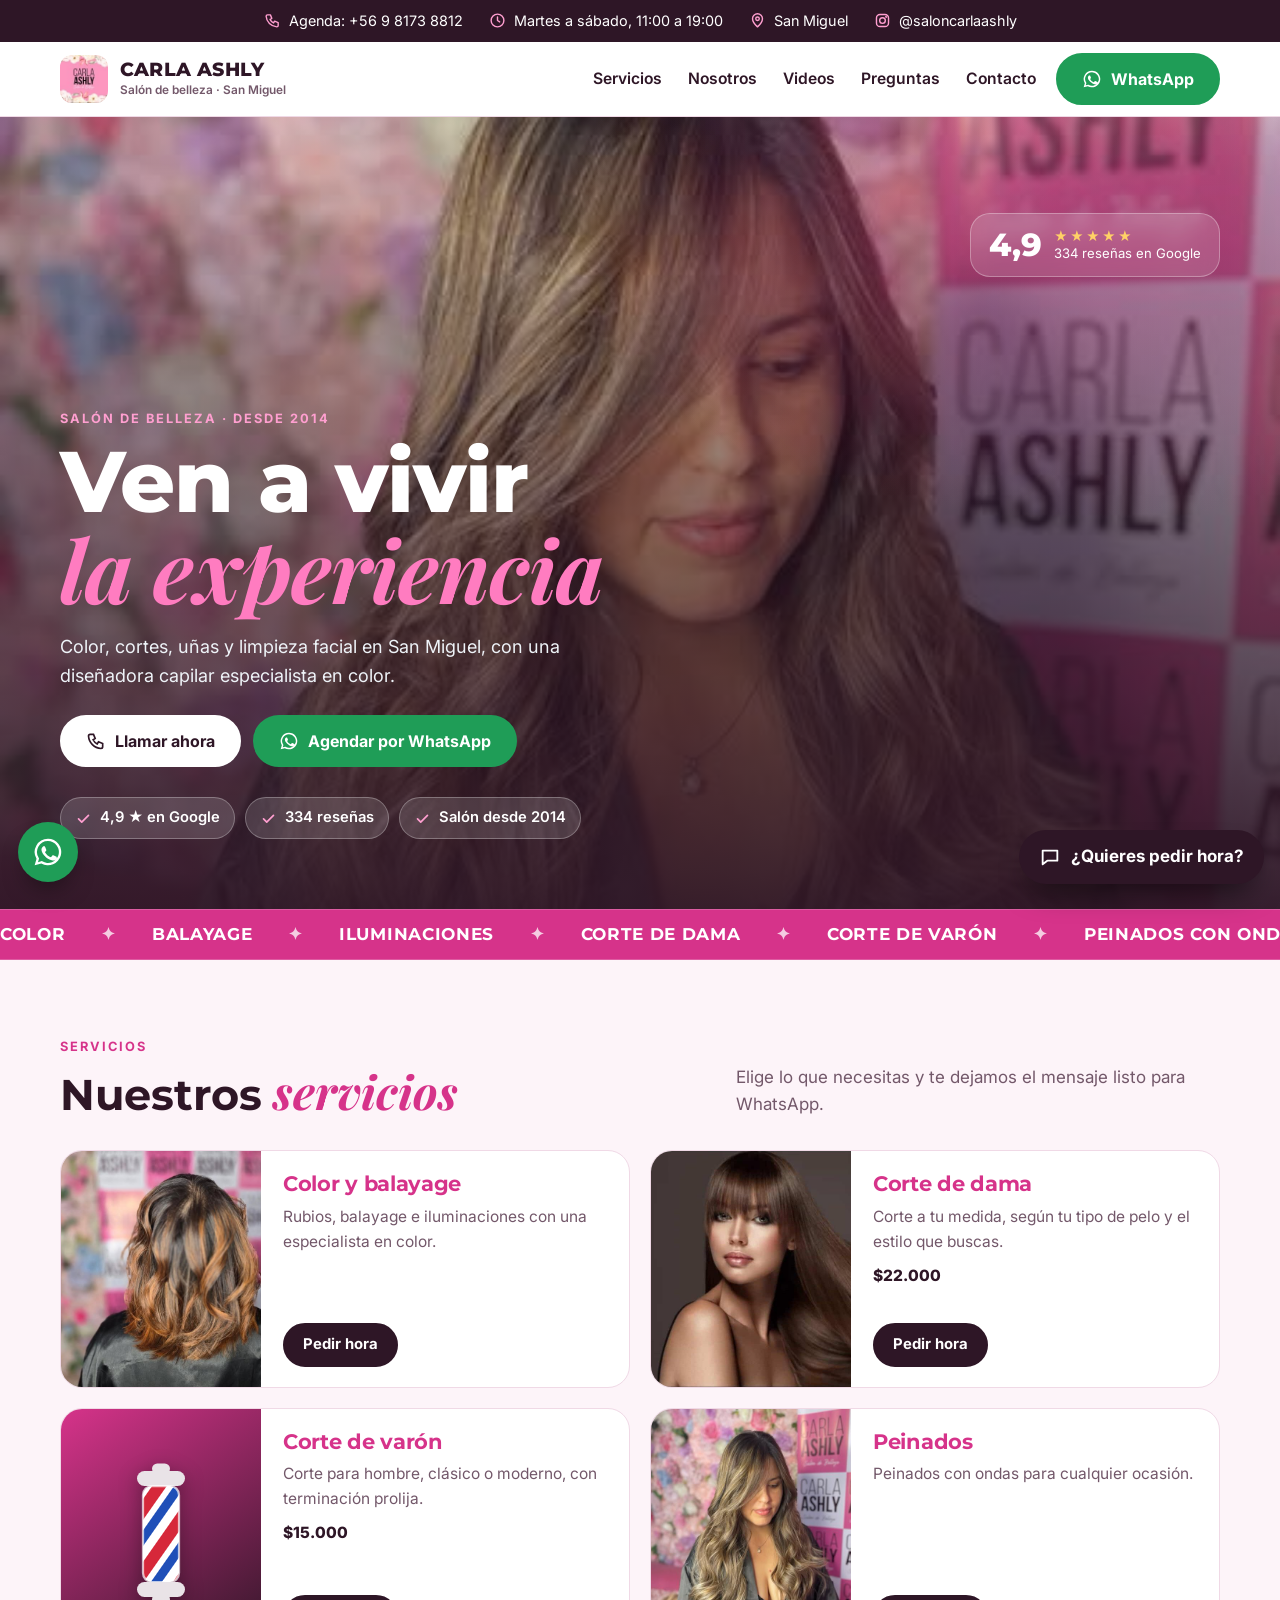
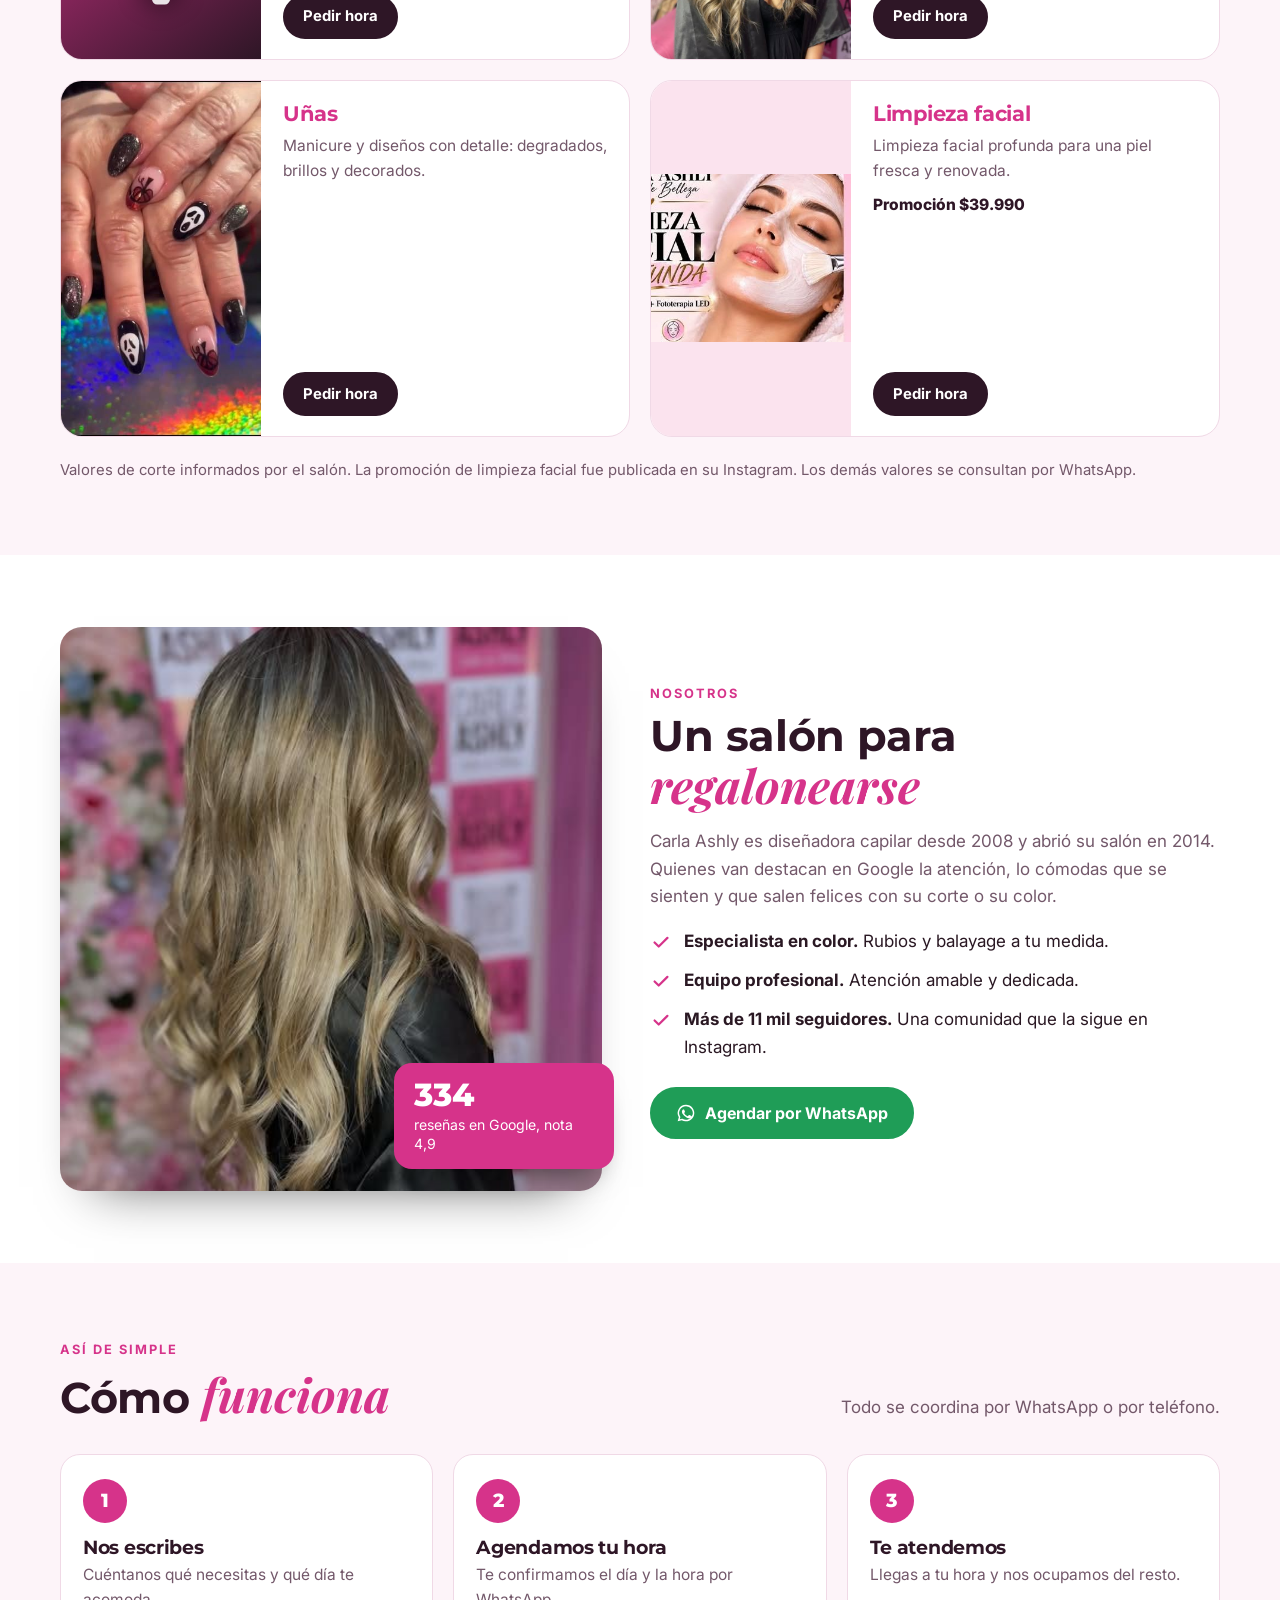
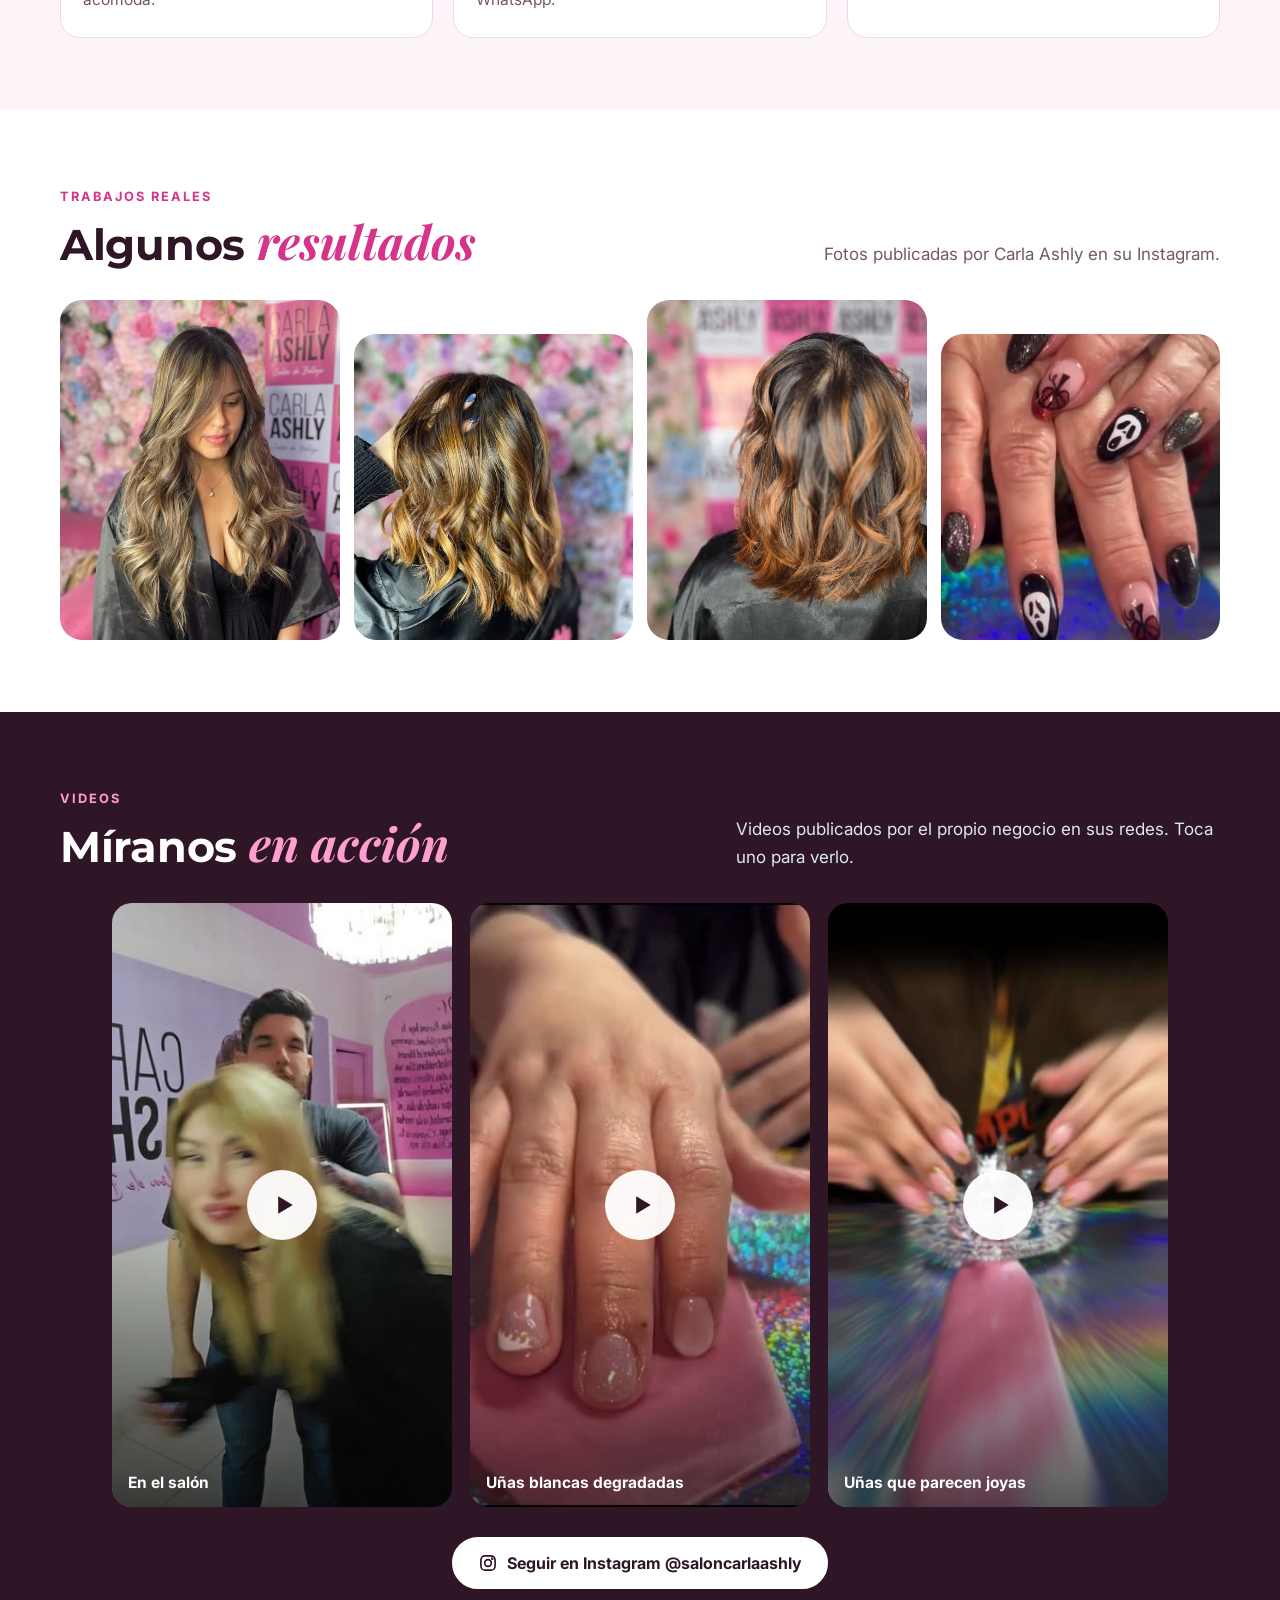
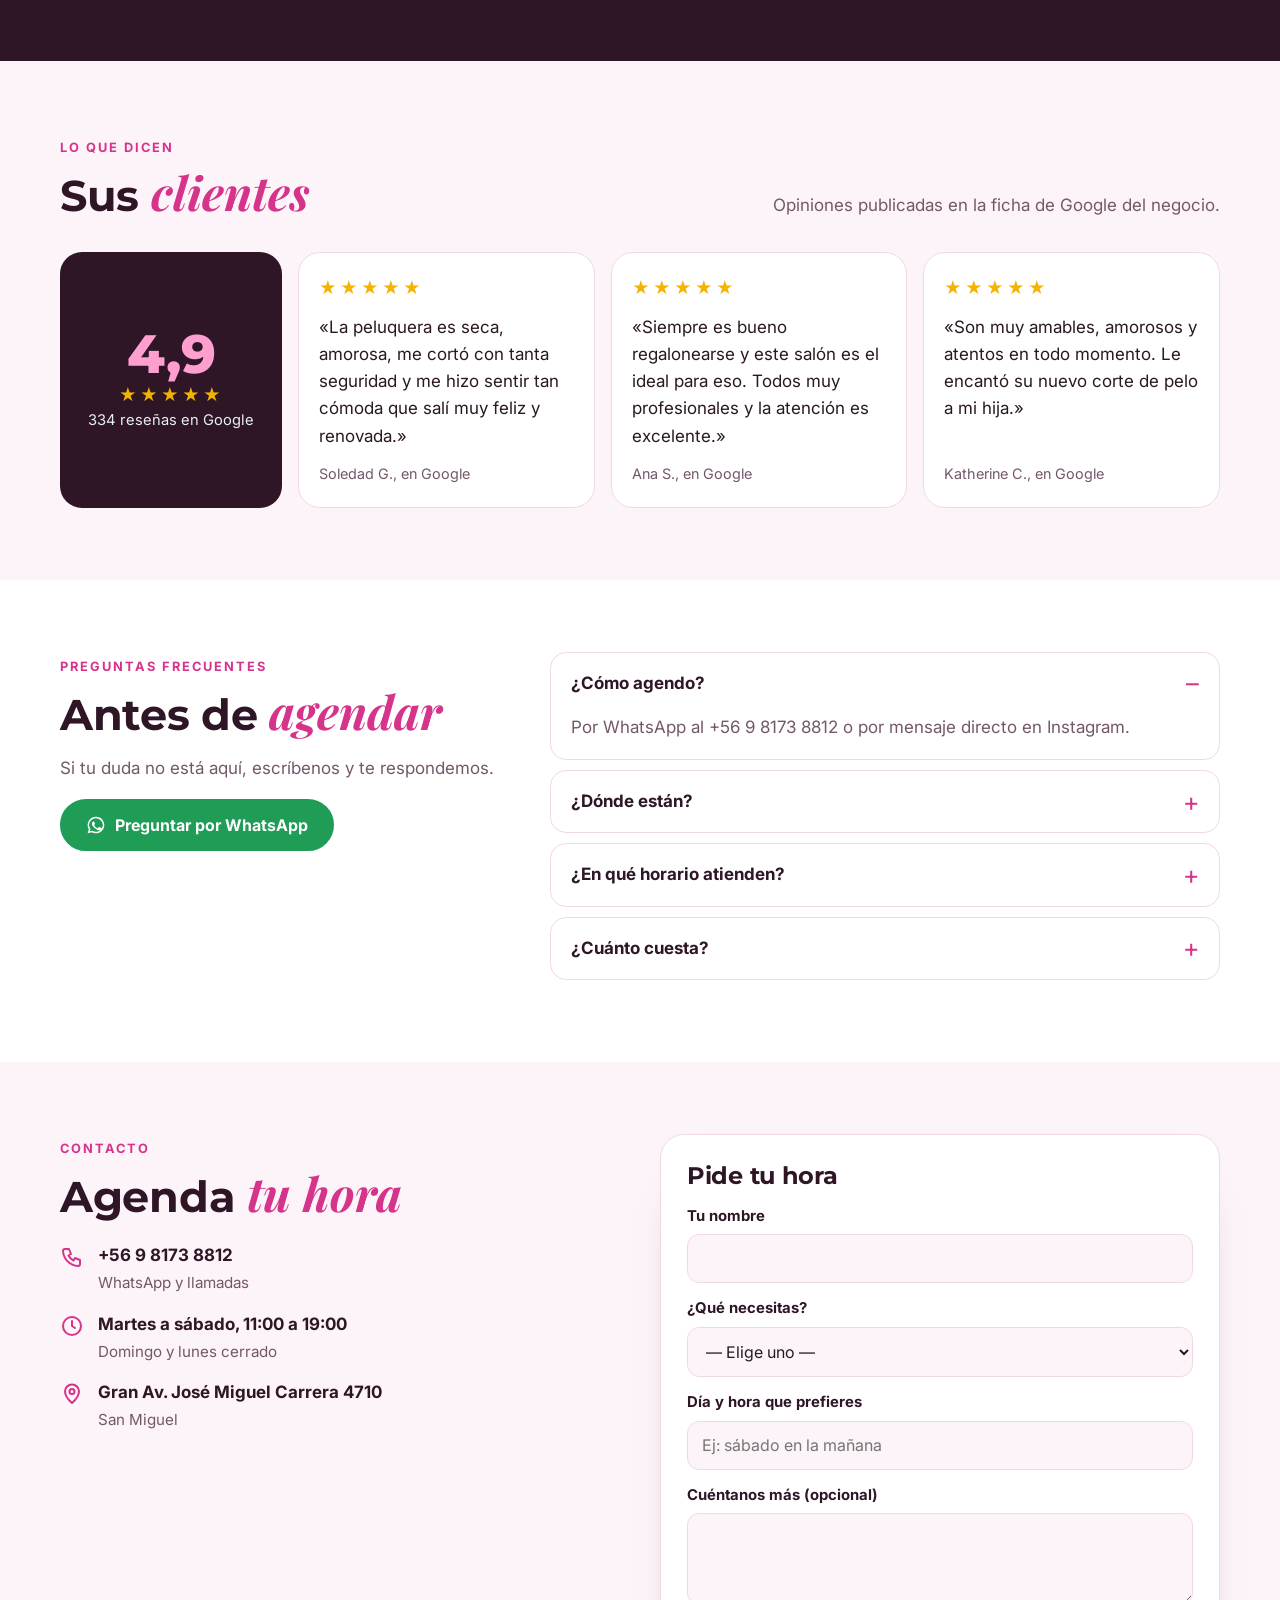
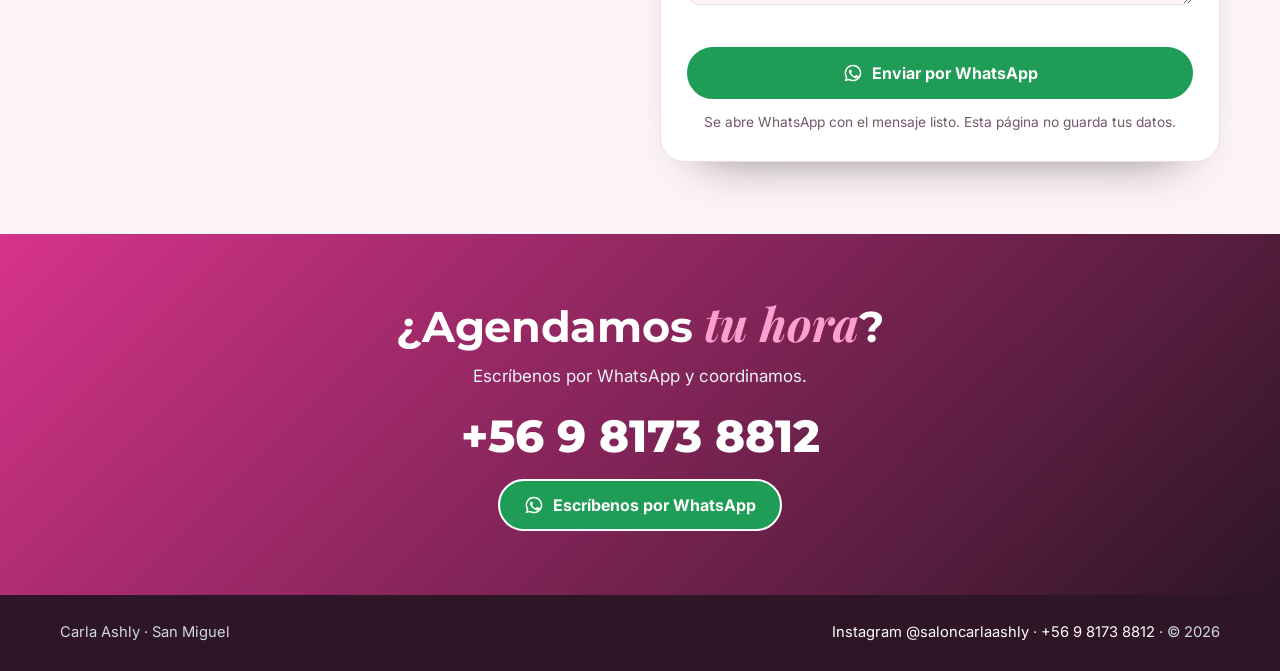
==== commit d3fce2dc: "Servicios nuevos: corte de dama $22.000 con su imagen y corte de varón $15.000 con poste de barbería" ====
--- a/index.html
+++ b/index.html
@@ -72,6 +72,7 @@
 .serv:hover{transform:translateY(-4px);box-shadow:0 26px 40px -28px rgba(0,0,0,.5)}
 .serv > img{width:100%;height:100%;min-height:210px;object-fit:cover}
 .serv .ico{background:linear-gradient(145deg,var(--pri),var(--osc));display:grid;place-items:center;min-height:210px}
+.serv .ico.ico-poste svg{width:72px;height:144px;stroke:none;opacity:1;filter:drop-shadow(0 6px 10px rgba(0,0,0,.35))}
 .serv .ico svg{width:74px;height:74px;stroke:#fff;fill:none;stroke-width:1.5;stroke-linecap:round;stroke-linejoin:round;opacity:.95}
 .serv .cuerpo{padding:22px 22px 20px;display:flex;flex-direction:column;gap:9px}
 .serv h3{font-size:1.32rem;color:var(--pri)}
@@ -225,11 +226,11 @@
   </div>
 </div>
 
-<div class="cinta" aria-hidden="true"><div><span>Color</span><span>Balayage</span><span>Iluminaciones</span><span>Cortes</span><span>Peinados con ondas</span><span>Uñas</span><span>Limpieza facial</span><span>Color</span><span>Balayage</span><span>Iluminaciones</span><span>Cortes</span><span>Peinados con ondas</span><span>Uñas</span><span>Limpieza facial</span></div></div>
+<div class="cinta" aria-hidden="true"><div><span>Color</span><span>Balayage</span><span>Iluminaciones</span><span>Corte de dama</span><span>Corte de varón</span><span>Peinados con ondas</span><span>Uñas</span><span>Limpieza facial</span><span>Color</span><span>Balayage</span><span>Iluminaciones</span><span>Corte de dama</span><span>Corte de varón</span><span>Peinados con ondas</span><span>Uñas</span><span>Limpieza facial</span></div></div>
 <section id="servicios" class="gris"><div class="wrap">
   <div class="cab aparece"><div><span class="ojo">Servicios</span><h2>Nuestros <em>servicios</em></h2></div><p>Elige lo que necesitas y te dejamos el mensaje listo para WhatsApp.</p></div>
-  <div class="servicios"><article class="serv aparece"><img src="assets/s1.jpg" alt="Color y balayage" loading="lazy"><div class="cuerpo"><h3>Color y balayage</h3><p>Rubios, balayage e iluminaciones con una especialista en color.</p><a class="btn btn-osc" data-s="Color y balayage" href="#">Pedir hora</a></div></article><article class="serv aparece"><img src="assets/t1.jpg" alt="Corte y peinado con ondas" loading="lazy"><div class="cuerpo"><h3>Corte y peinado</h3><p>Cortes para mujer, hombre y niños, y peinados con ondas.</p><a class="btn btn-osc" data-s="Corte y peinado" href="#">Pedir hora</a></div></article><article class="serv aparece"><img src="assets/s2.jpg" alt="Uñas" loading="lazy"><div class="cuerpo"><h3>Uñas</h3><p>Manicure y diseños con detalle: degradados, brillos y decorados.</p><a class="btn btn-osc" data-s="Uñas" href="#">Pedir hora</a></div></article><article class="serv aparece"><img src="assets/s3.jpg" alt="Limpieza facial profunda con fototerapia LED" loading="lazy" style="object-fit:contain;background:#fbe3ee"><div class="cuerpo"><h3>Limpieza facial</h3><p>Limpieza facial profunda para una piel fresca y renovada.</p><p class="precio">Promoción $39.990</p><a class="btn btn-osc" data-s="Limpieza facial" href="#">Pedir hora</a></div></article></div>
-  <p class="nota">Promoción de limpieza facial publicada por el salón en su Instagram. Los demás valores se consultan por WhatsApp.</p>
+  <div class="servicios"><article class="serv aparece"><img src="assets/s1.jpg" alt="Color y balayage" loading="lazy"><div class="cuerpo"><h3>Color y balayage</h3><p>Rubios, balayage e iluminaciones con una especialista en color.</p><a class="btn btn-osc" data-s="Color y balayage" href="#">Pedir hora</a></div></article><article class="serv aparece"><img src="assets/corte-dama.jpg" alt="Corte de dama en Hair Salón Carla Ashly" loading="lazy" style="object-position:50% 30%"><div class="cuerpo"><h3>Corte de dama</h3><p>Corte a tu medida, según tu tipo de pelo y el estilo que buscas.</p><p class="precio">$22.000</p><a class="btn btn-osc" data-s="Corte de dama" href="#">Pedir hora</a></div></article><article class="serv aparece"><div class="ico ico-poste"><svg viewBox="0 0 48 96" aria-hidden="true"><defs><clipPath id="cp-poste"><rect x="12" y="16" width="24" height="64" rx="6"/></clipPath><pattern id="pt-poste" width="24" height="24" patternUnits="userSpaceOnUse" patternTransform="rotate(35)"><rect width="24" height="24" fill="#fff"/><rect width="8" height="24" fill="#d6283a"/><rect x="12" width="6" height="24" fill="#1f4fb8"/></pattern></defs><rect x="8" y="6" width="32" height="10" rx="5" fill="#e9e3e7"/><rect x="18" y="1" width="12" height="7" rx="3.5" fill="#e9e3e7"/><g clip-path="url(#cp-poste)"><rect x="12" y="16" width="24" height="64" fill="url(#pt-poste)"/></g><rect x="12" y="16" width="24" height="64" rx="6" fill="none" stroke="#fff" stroke-width="1.5" opacity=".7"/><rect x="8" y="80" width="32" height="10" rx="5" fill="#e9e3e7"/><rect x="18" y="88" width="12" height="7" rx="3.5" fill="#e9e3e7"/></svg></div><div class="cuerpo"><h3>Corte de varón</h3><p>Corte para hombre, clásico o moderno, con terminación prolija.</p><p class="precio">$15.000</p><a class="btn btn-osc" data-s="Corte de varón" href="#">Pedir hora</a></div></article><article class="serv aparece"><img src="assets/t1.jpg" alt="Peinado con ondas" loading="lazy"><div class="cuerpo"><h3>Peinados</h3><p>Peinados con ondas para cualquier ocasión.</p><a class="btn btn-osc" data-s="Peinados" href="#">Pedir hora</a></div></article><article class="serv aparece"><img src="assets/s2.jpg" alt="Uñas" loading="lazy"><div class="cuerpo"><h3>Uñas</h3><p>Manicure y diseños con detalle: degradados, brillos y decorados.</p><a class="btn btn-osc" data-s="Uñas" href="#">Pedir hora</a></div></article><article class="serv aparece"><img src="assets/s3.jpg" alt="Limpieza facial profunda con fototerapia LED" loading="lazy" style="object-fit:contain;background:#fbe3ee"><div class="cuerpo"><h3>Limpieza facial</h3><p>Limpieza facial profunda para una piel fresca y renovada.</p><p class="precio">Promoción $39.990</p><a class="btn btn-osc" data-s="Limpieza facial" href="#">Pedir hora</a></div></article></div>
+  <p class="nota">Valores de corte informados por el salón. La promoción de limpieza facial fue publicada en su Instagram. Los demás valores se consultan por WhatsApp.</p>
 </div></section>
 
 <section id="nosotros"><div class="wrap nosotros">
@@ -270,7 +271,7 @@
     <p>Si tu duda no está aquí, escríbenos y te respondemos.</p>
     <a class="btn btn-wa" href="https://wa.me/56981738812?text=Hola%2C%20tengo%20una%20consulta" target="_blank" rel="noopener"><svg aria-hidden="true"><use href="#wa"/></svg>Preguntar por WhatsApp</a>
   </div>
-  <div class="aparece"><details open><summary>¿Cómo agendo?</summary><p>Por WhatsApp al +56 9 8173 8812 o por mensaje directo en Instagram.</p></details><details><summary>¿Dónde están?</summary><p>En Gran Av. José Miguel Carrera 4710, San Miguel.</p></details><details><summary>¿En qué horario atienden?</summary><p>De martes a sábado, de 11:00 a 19:00.</p></details><details><summary>¿Cuánto cuesta?</summary><p>Depende del servicio y, en color, del largo y el estado de tu cabello. Escríbenos y te orientamos.</p></details></div>
+  <div class="aparece"><details open><summary>¿Cómo agendo?</summary><p>Por WhatsApp al +56 9 8173 8812 o por mensaje directo en Instagram.</p></details><details><summary>¿Dónde están?</summary><p>En Gran Av. José Miguel Carrera 4710, San Miguel.</p></details><details><summary>¿En qué horario atienden?</summary><p>De martes a sábado, de 11:00 a 19:00.</p></details><details><summary>¿Cuánto cuesta?</summary><p>El corte de dama vale $22.000 y el corte de varón $15.000. En color depende del largo y el estado de tu cabello: escríbenos y te orientamos.</p></details></div>
 </div></section>
 
 <section id="contacto" class="gris"><div class="wrap contacto">
@@ -288,7 +289,7 @@
     <h3>Pide tu hora</h3>
     <label>Tu nombre<input id="cNombre" autocomplete="name"></label>
     <label>¿Qué necesitas?
-      <select id="cServ"><option value="">— Elige uno —</option><option>Color y balayage</option><option>Corte y peinado</option><option>Uñas</option><option>Limpieza facial</option><option>Otra consulta</option></select></label>
+      <select id="cServ"><option value="">— Elige uno —</option><option>Color y balayage</option><option>Corte de dama</option><option>Corte de varón</option><option>Peinados</option><option>Uñas</option><option>Limpieza facial</option><option>Otra consulta</option></select></label>
     <label>Día y hora que prefieres<input id="cDir" placeholder="Ej: sábado en la mañana"></label>
     <label>Cuéntanos más (opcional)<textarea id="cMsg"></textarea></label>
     <p class="aviso" id="cAviso" role="status"></p>
@@ -337,7 +338,7 @@
 })();
 </script>
 <link rel="stylesheet" href="asistente.css">
-<script>window.ASISTENTE = {"negocio": "Carla Ashly", "persona": "Carla Ashly", "wa": "56981738812", "boton": "¿Quieres pedir hora?", "saludo": "Hola, soy el asistente de Carla Ashly. ¿Qué servicio necesitas?", "cuando": [{"t": "Esta semana", "m": "Quiero hora esta semana."}, {"t": "La próxima semana", "m": "Quiero hora la próxima semana."}, {"t": "Fin de semana", "m": "Prefiero el fin de semana."}, {"t": "Solo quiero consultar", "m": "Por ahora solo quiero consultar."}], "servicios": [{"n": "Color y balayage", "info": "Rubios, balayage e iluminaciones con una especialista en color.", "opts": [], "kw": "color|rubio|balayage|mecha|tinte|decolor|iluminac|canas"}, {"n": "Corte y peinado", "info": "Cortes para mujer, hombre y niños, y peinados con ondas.", "opts": [], "kw": "corte|cortar|peinado|ondas|puntas"}, {"n": "Uñas", "info": "Manicure y diseños con detalle: degradados, brillos y decorados.", "opts": [], "kw": "u[ñn]a|manicure|esmalt|acril"}, {"n": "Limpieza facial", "info": "Limpieza facial profunda para una piel fresca y renovada.", "opts": [], "kw": "facial|limpieza|piel"}], "faq": [{"pri": true, "kw": "precio|valor|cuanto|costo|cobra|sale|presupuesto|cotiz", "r": "El valor depende del largo y del estado de tu cabello. Cuéntame qué quieres hacerte y te dejo el mensaje listo para consultar."}, {"kw": "donde|direccion|ubicacion|comuna|zona|sector|llegan|van a", "r": "Estamos en Gran Av. José Miguel Carrera 4710, San Miguel."}, {"kw": "horario|hora|abren|atienden|sabado|domingo|noche|urgencia|emergencia|24", "r": "Atendemos de martes a sábado, de 11:00 a 19:00."}, {"kw": "pago|transferencia|efectivo|tarjeta|boleta|factura", "r": "La forma de pago se coordina directamente por WhatsApp."}, {"kw": "garantia|seguro|confianza|quien|experiencia", "r": "Carla Ashly tiene 4,9 en Google con 334 reseñas. Carla Ashly es diseñadora capilar desde 2008 y su salón funciona desde 2014."}]};</script>
+<script>window.ASISTENTE = {"negocio": "Carla Ashly", "persona": "Carla Ashly", "wa": "56981738812", "boton": "¿Quieres pedir hora?", "saludo": "Hola, soy el asistente de Carla Ashly. ¿Qué servicio necesitas?", "cuando": [{"t": "Esta semana", "m": "Quiero hora esta semana."}, {"t": "La próxima semana", "m": "Quiero hora la próxima semana."}, {"t": "Fin de semana", "m": "Prefiero el fin de semana."}, {"t": "Solo quiero consultar", "m": "Por ahora solo quiero consultar."}], "servicios": [{"n": "Color y balayage", "info": "Rubios, balayage e iluminaciones con una especialista en color.", "opts": [], "kw": "color|rubio|balayage|mecha|tinte|decolor|iluminac|canas"}, {"n": "Corte de dama", "info": "Corte de dama: $22.000.", "opts": [], "kw": "dama|mujer|corte|cortar|puntas|capas"}, {"n": "Corte de varón", "info": "Corte de varón: $15.000.", "opts": [], "kw": "var[oó]n|hombre|barber|caballero|ni[ñn]o"}, {"n": "Peinados", "info": "Peinados con ondas para cualquier ocasión.", "opts": [], "kw": "peinado|ondas|evento|brushing"}, {"n": "Uñas", "info": "Manicure y diseños con detalle: degradados, brillos y decorados.", "opts": [], "kw": "u[ñn]a|manicure|esmalt|acril"}, {"n": "Limpieza facial", "info": "Limpieza facial profunda para una piel fresca y renovada.", "opts": [], "kw": "facial|limpieza|piel"}], "faq": [{"pri": true, "kw": "precio|valor|cuanto|costo|cobra|sale|presupuesto|cotiz", "r": "El corte de dama vale $22.000 y el de varón $15.000. En color, el valor depende del largo y del estado de tu cabello. Cuéntame qué quieres hacerte y te dejo el mensaje listo para consultar."}, {"kw": "donde|direccion|ubicacion|comuna|zona|sector|llegan|van a", "r": "Estamos en Gran Av. José Miguel Carrera 4710, San Miguel."}, {"kw": "horario|hora|abren|atienden|sabado|domingo|noche|urgencia|emergencia|24", "r": "Atendemos de martes a sábado, de 11:00 a 19:00."}, {"kw": "pago|transferencia|efectivo|tarjeta|boleta|factura", "r": "La forma de pago se coordina directamente por WhatsApp."}, {"kw": "garantia|seguro|confianza|quien|experiencia", "r": "Carla Ashly tiene 4,9 en Google con 334 reseñas. Carla Ashly es diseñadora capilar desde 2008 y su salón funciona desde 2014."}]};</script>
 <script src="asistente.js" defer></script>
 <!-- contador de visitas -->
 <script>(function(){try{var L=localStorage,S=sessionStorage;if(location.search.indexOf('yo=1')>-1)L.setItem('soy-de-la-casa','1');
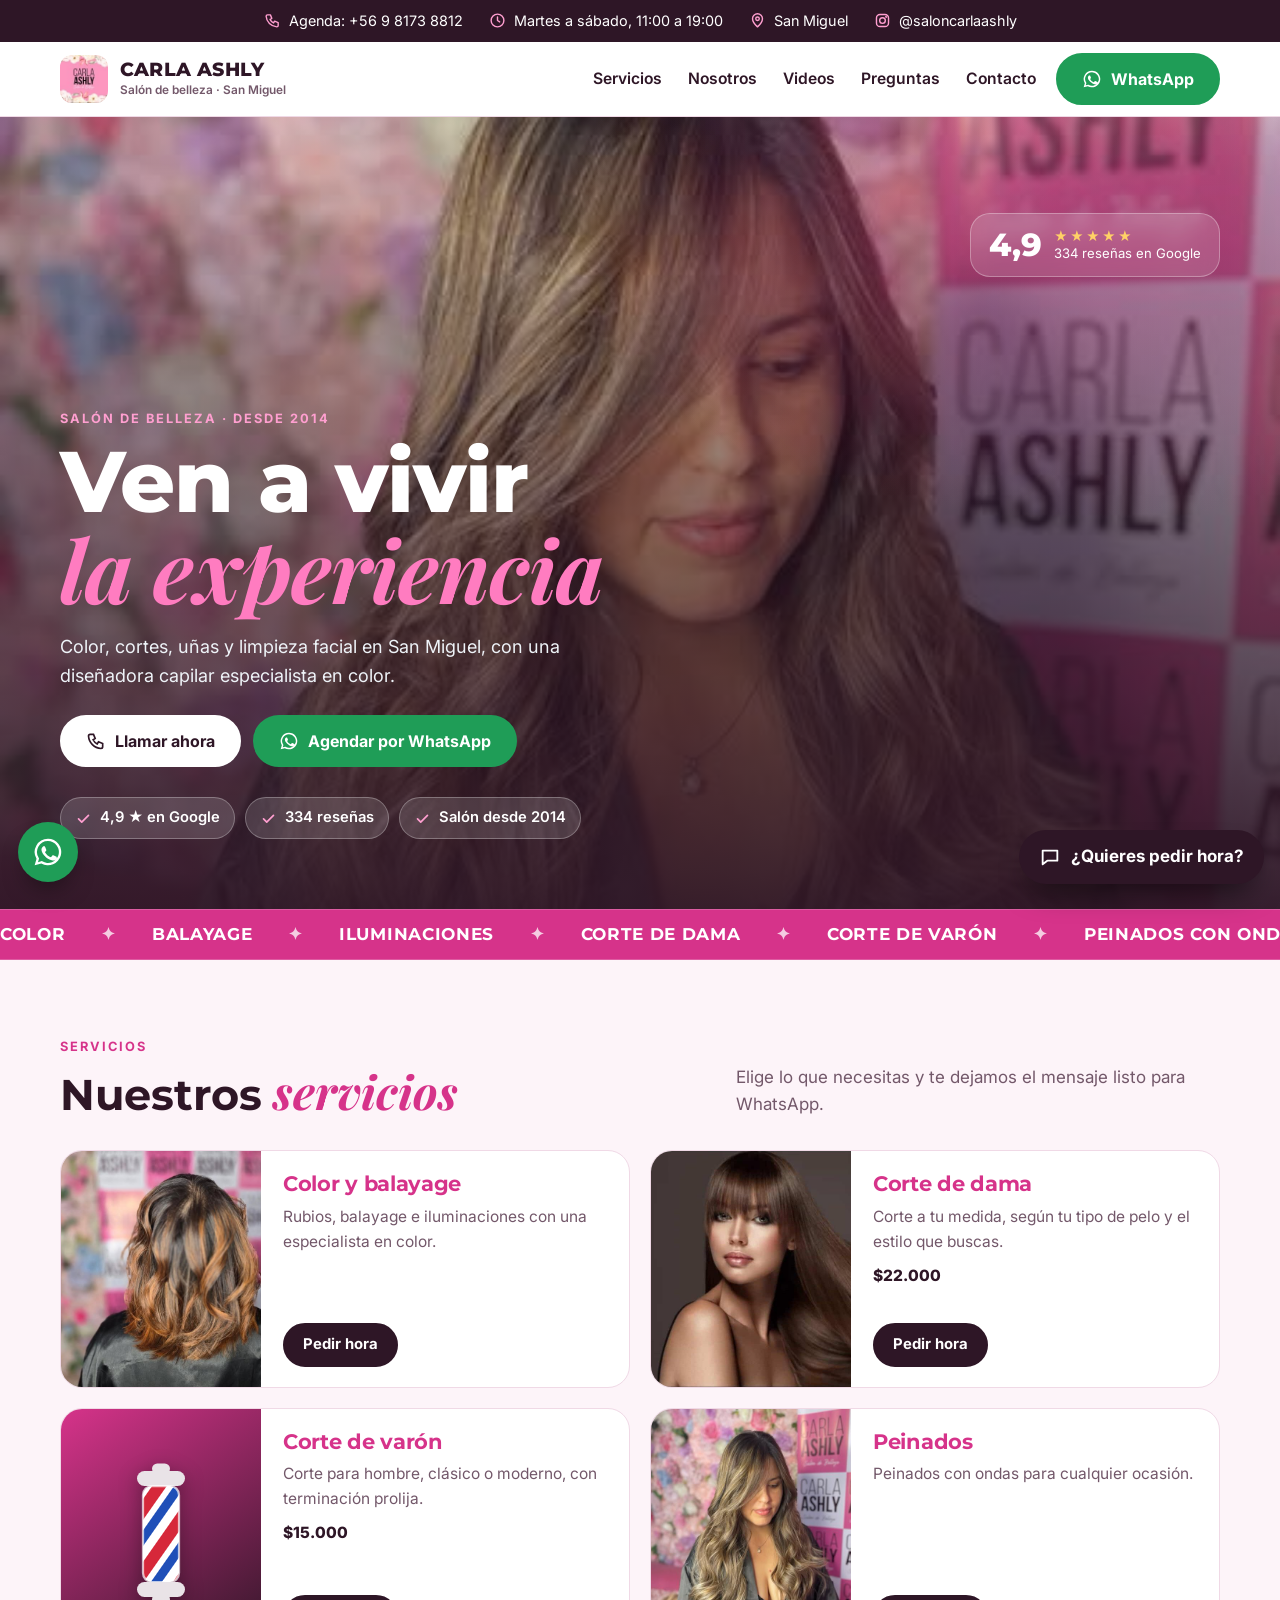
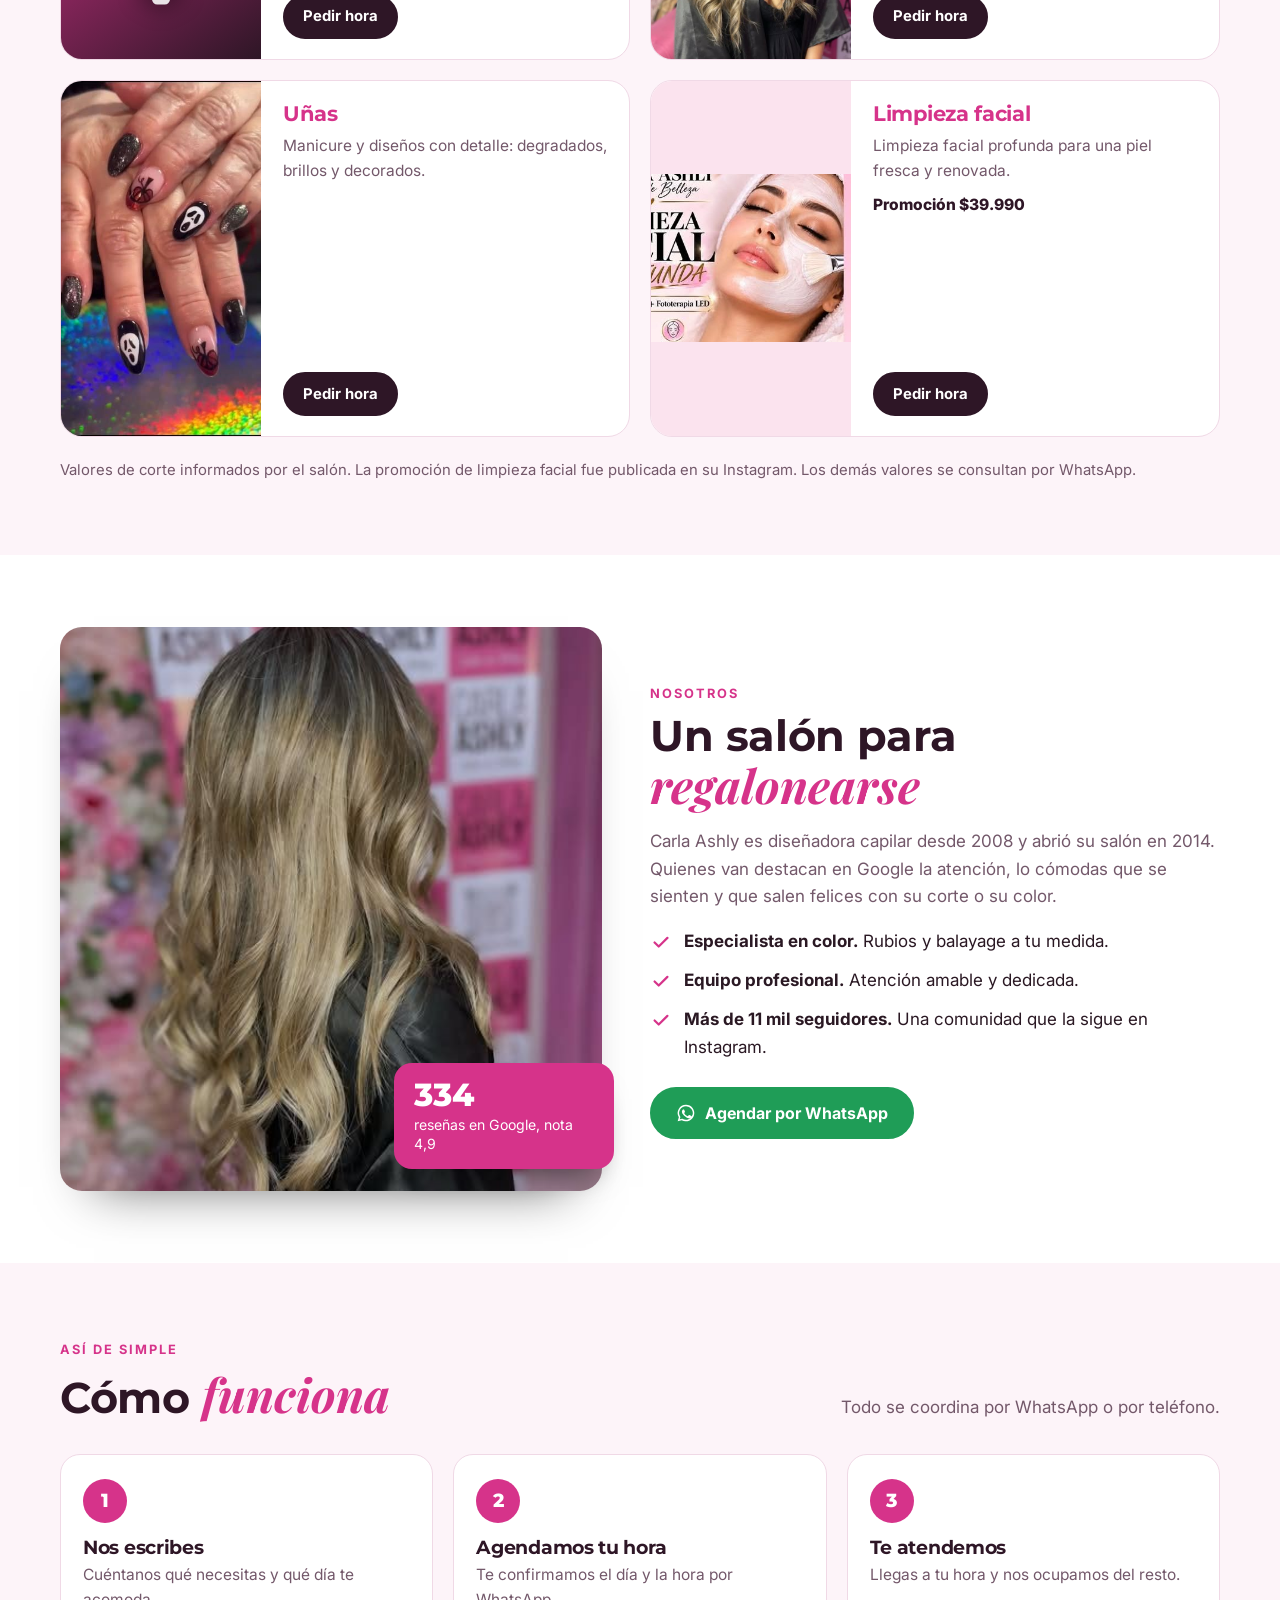
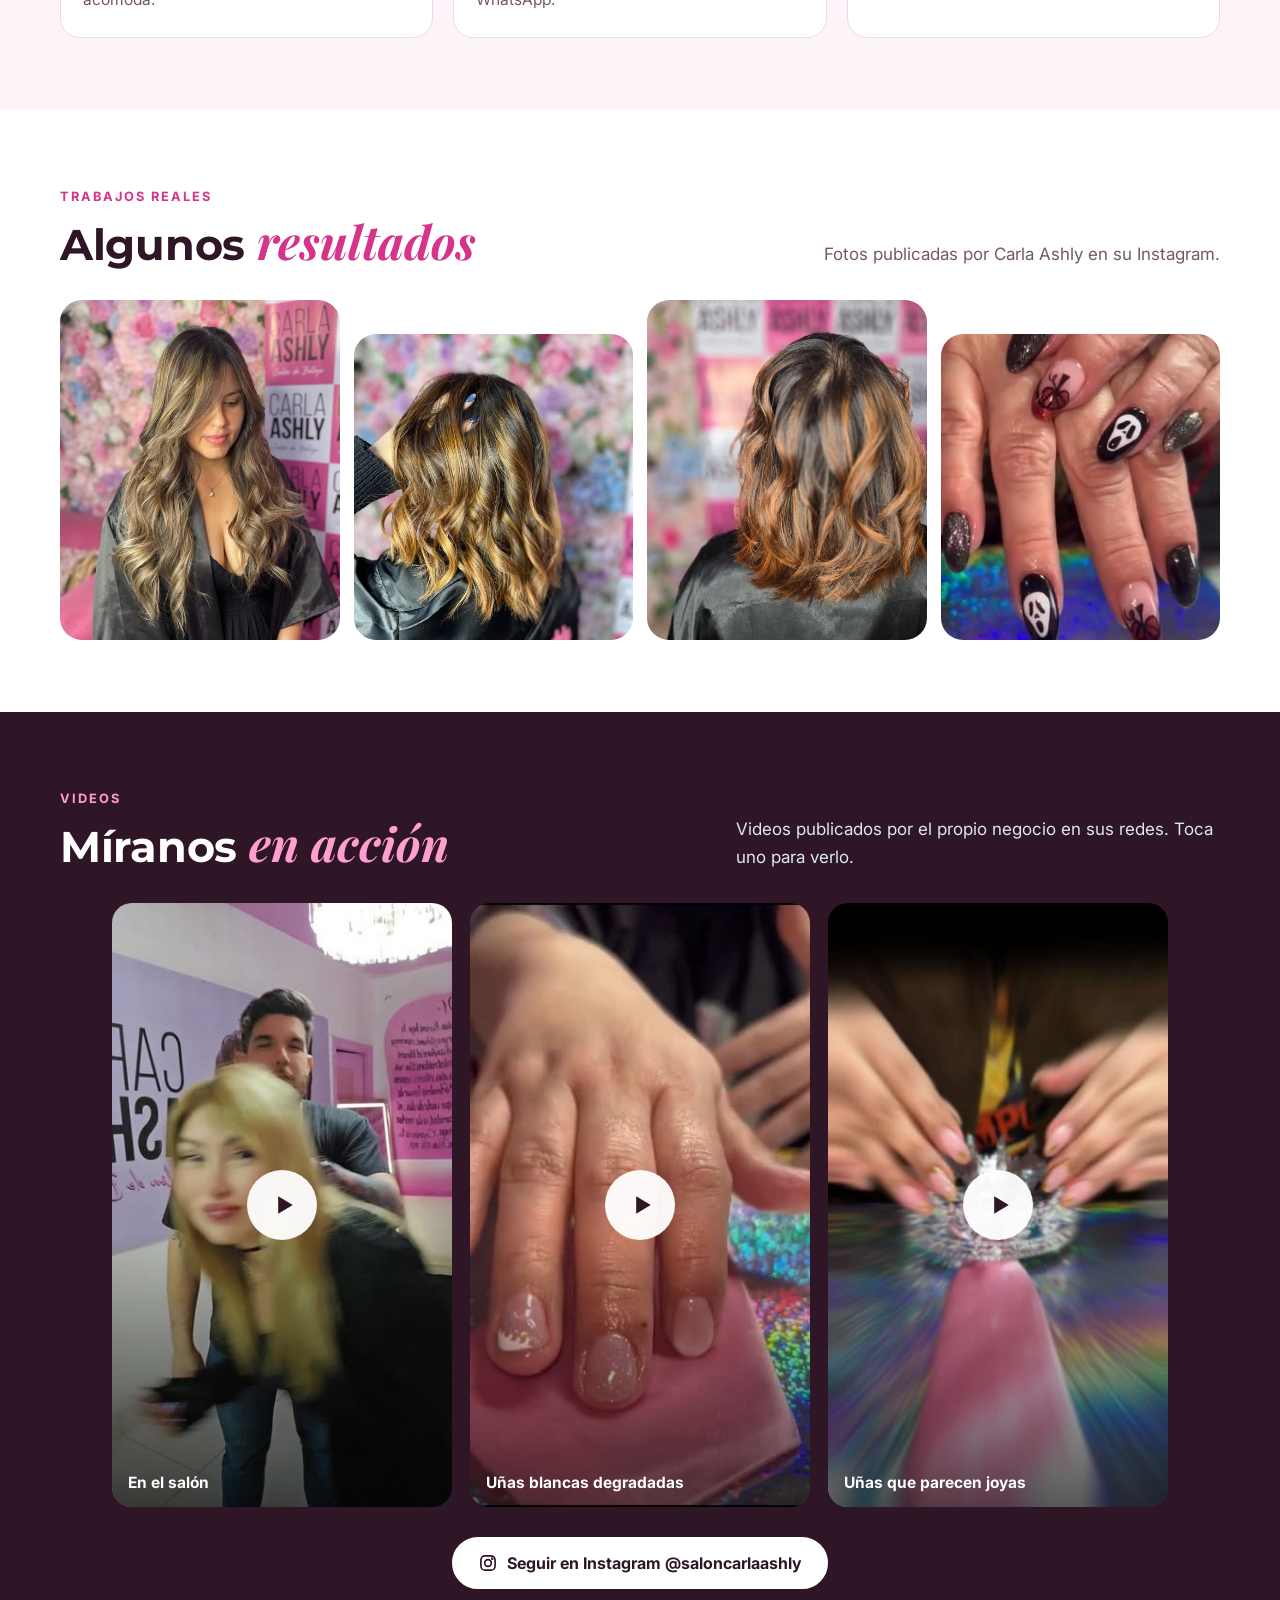
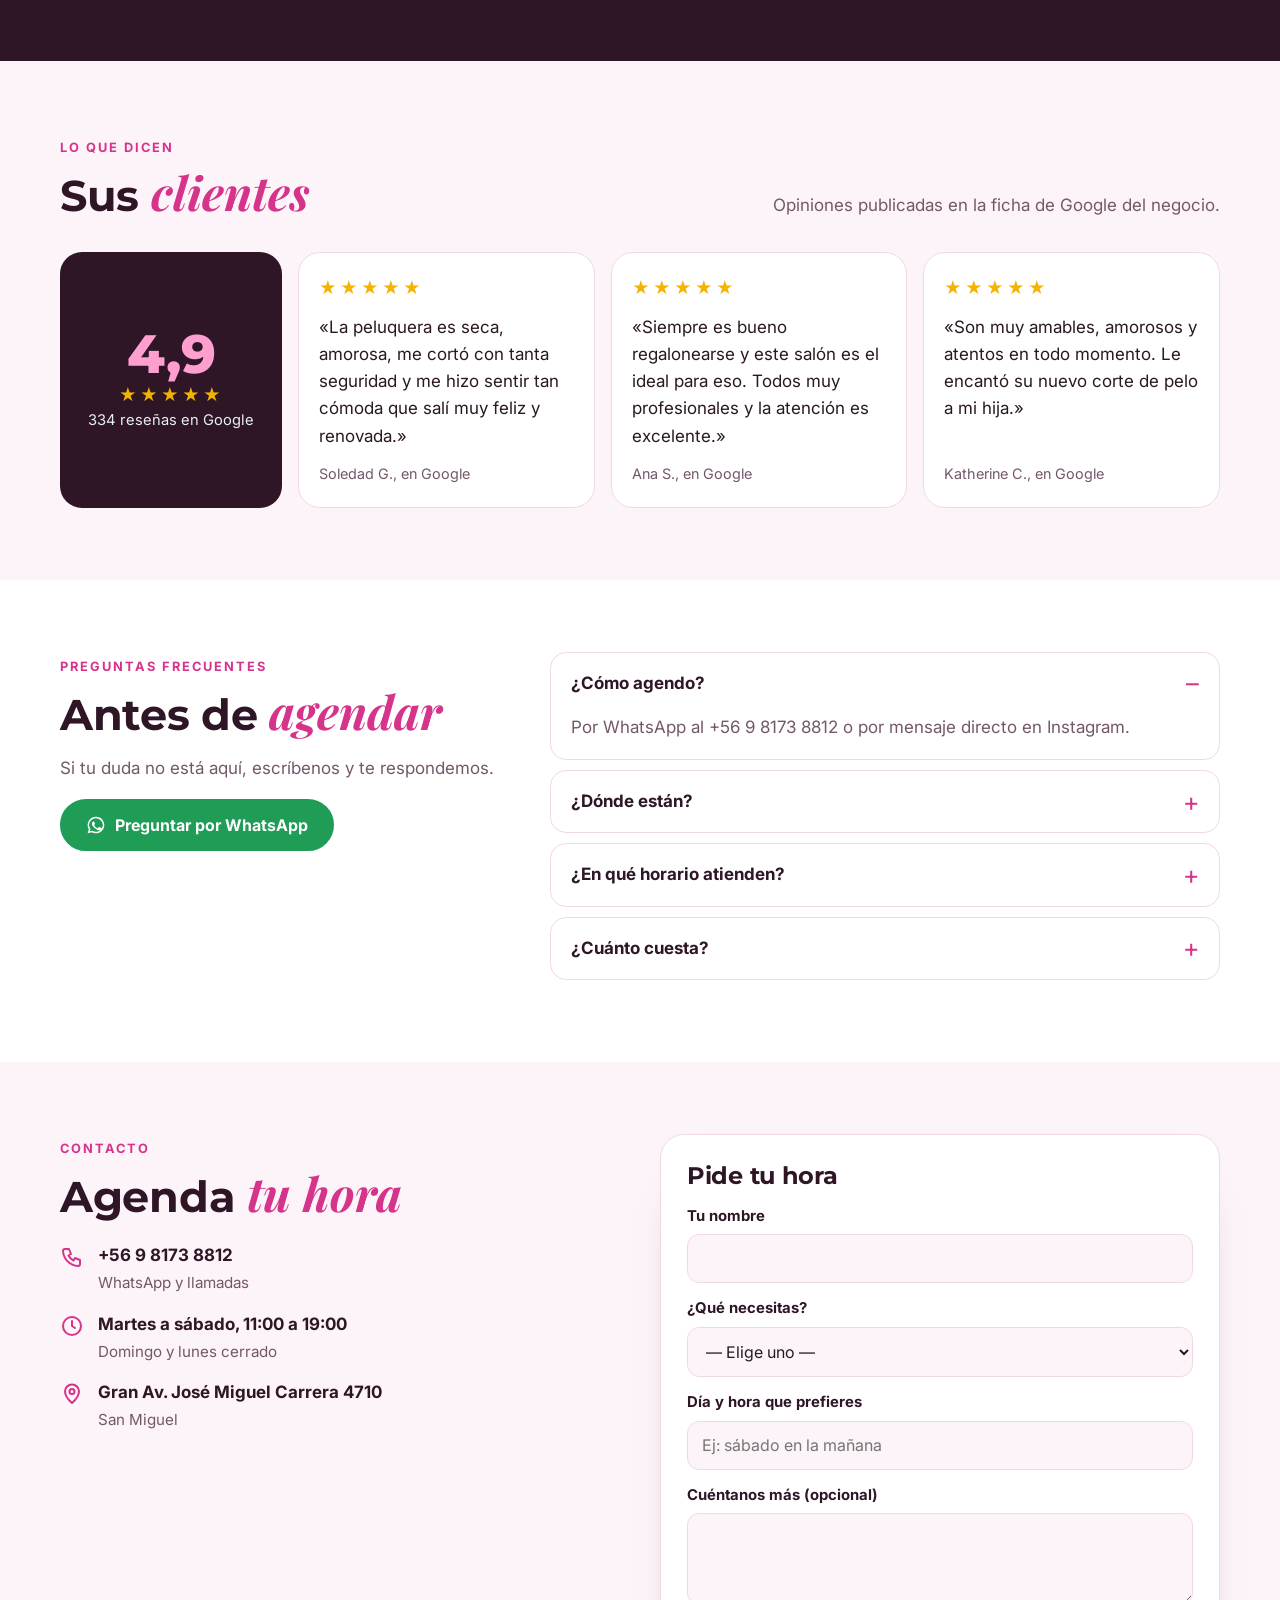
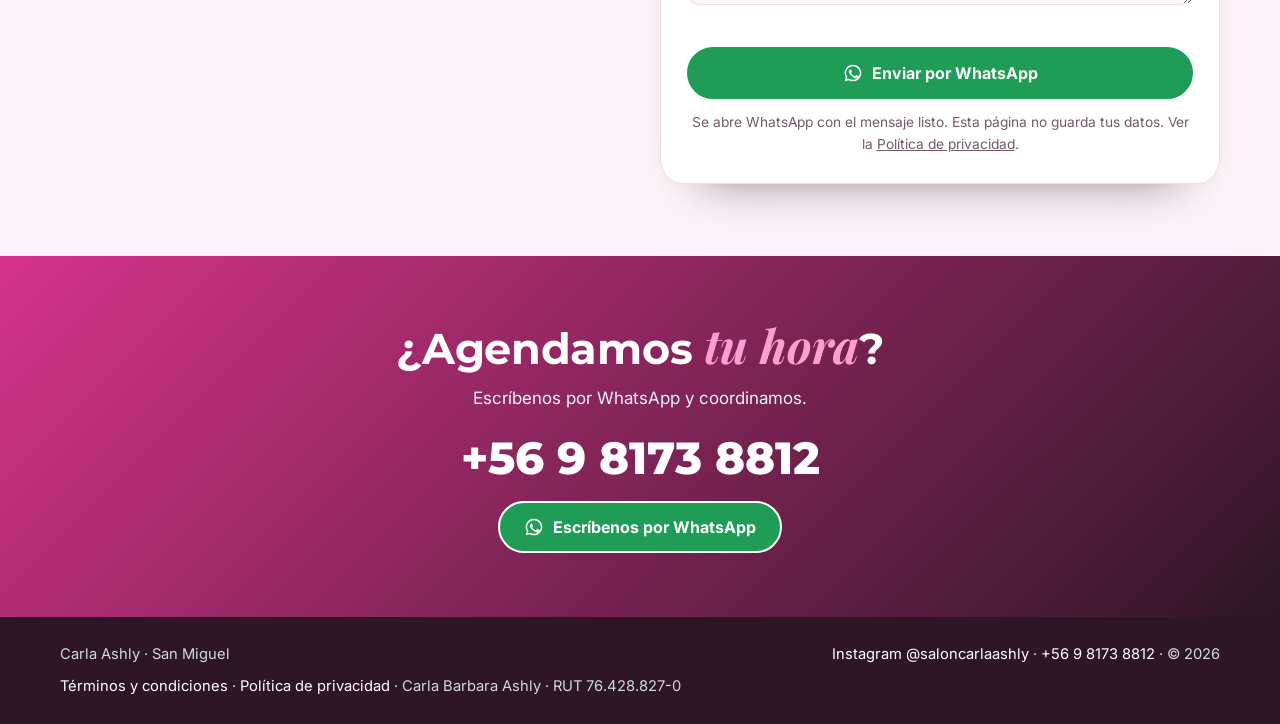
==== commit bf0ec47c: "Política de privacidad y términos con los datos de Carla Barbara Ashly, enlaces en el pie y el formu" ====
--- a/index.html
+++ b/index.html
@@ -294,7 +294,7 @@
     <label>Cuéntanos más (opcional)<textarea id="cMsg"></textarea></label>
     <p class="aviso" id="cAviso" role="status"></p>
     <button class="btn btn-wa" type="submit"><svg aria-hidden="true"><use href="#wa"/></svg>Enviar por WhatsApp</button>
-    <small>Se abre WhatsApp con el mensaje listo. Esta página no guarda tus datos.</small>
+    <small>Se abre WhatsApp con el mensaje listo. Esta página no guarda tus datos. Ver la <a href="privacidad.html">Política de privacidad</a>.</small>
   </form>
 </div></section>
 
@@ -309,6 +309,7 @@
 <footer><div class="wrap">
   <span>Carla Ashly · San Miguel</span>
   <span><a href="https://www.instagram.com/saloncarlaashly/" target="_blank" rel="noopener">Instagram @saloncarlaashly</a> · <a href="tel:+56981738812">+56 9 8173 8812</a> · &copy; <span id="y"></span></span>
+  <span><a href="terminos.html">Términos y condiciones</a> · <a href="privacidad.html">Política de privacidad</a> · Carla Barbara Ashly · RUT 76.428.827-0</span>
 </div></footer>
 
 <div class="barra-movil">
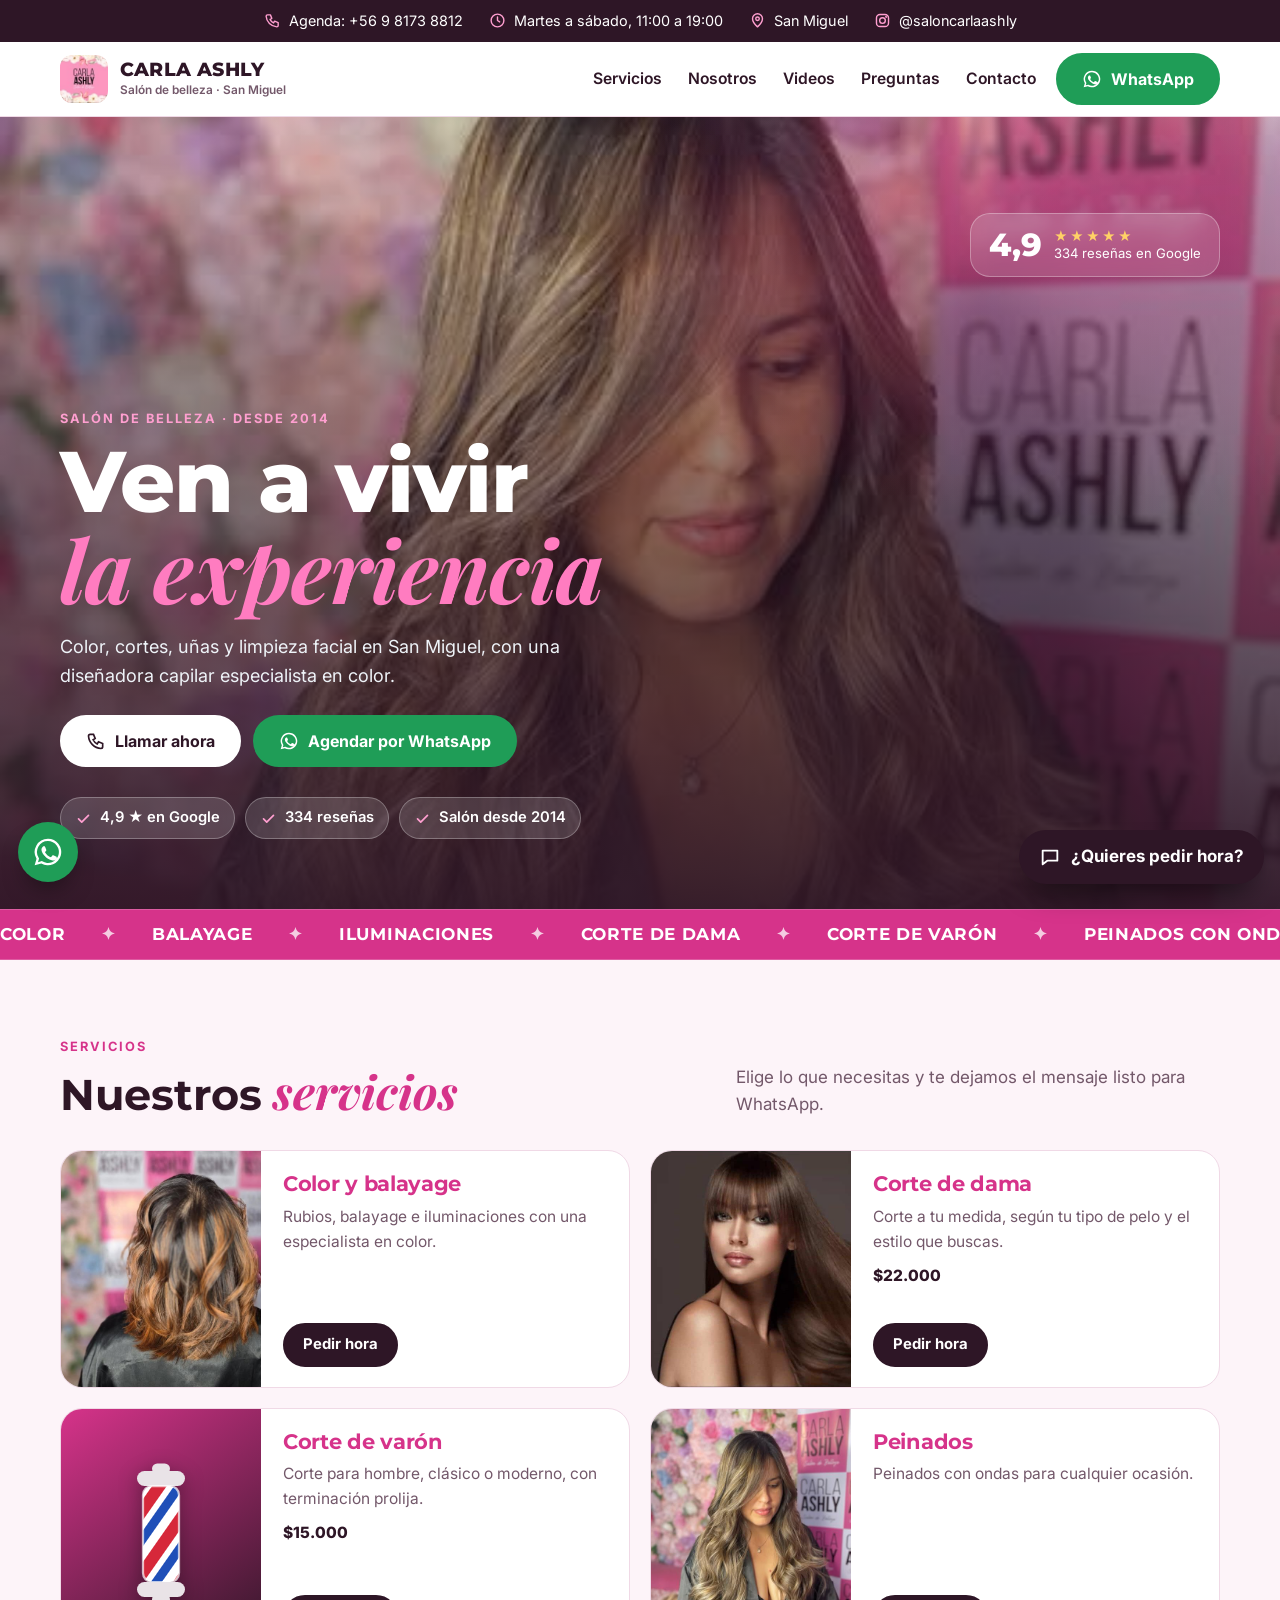
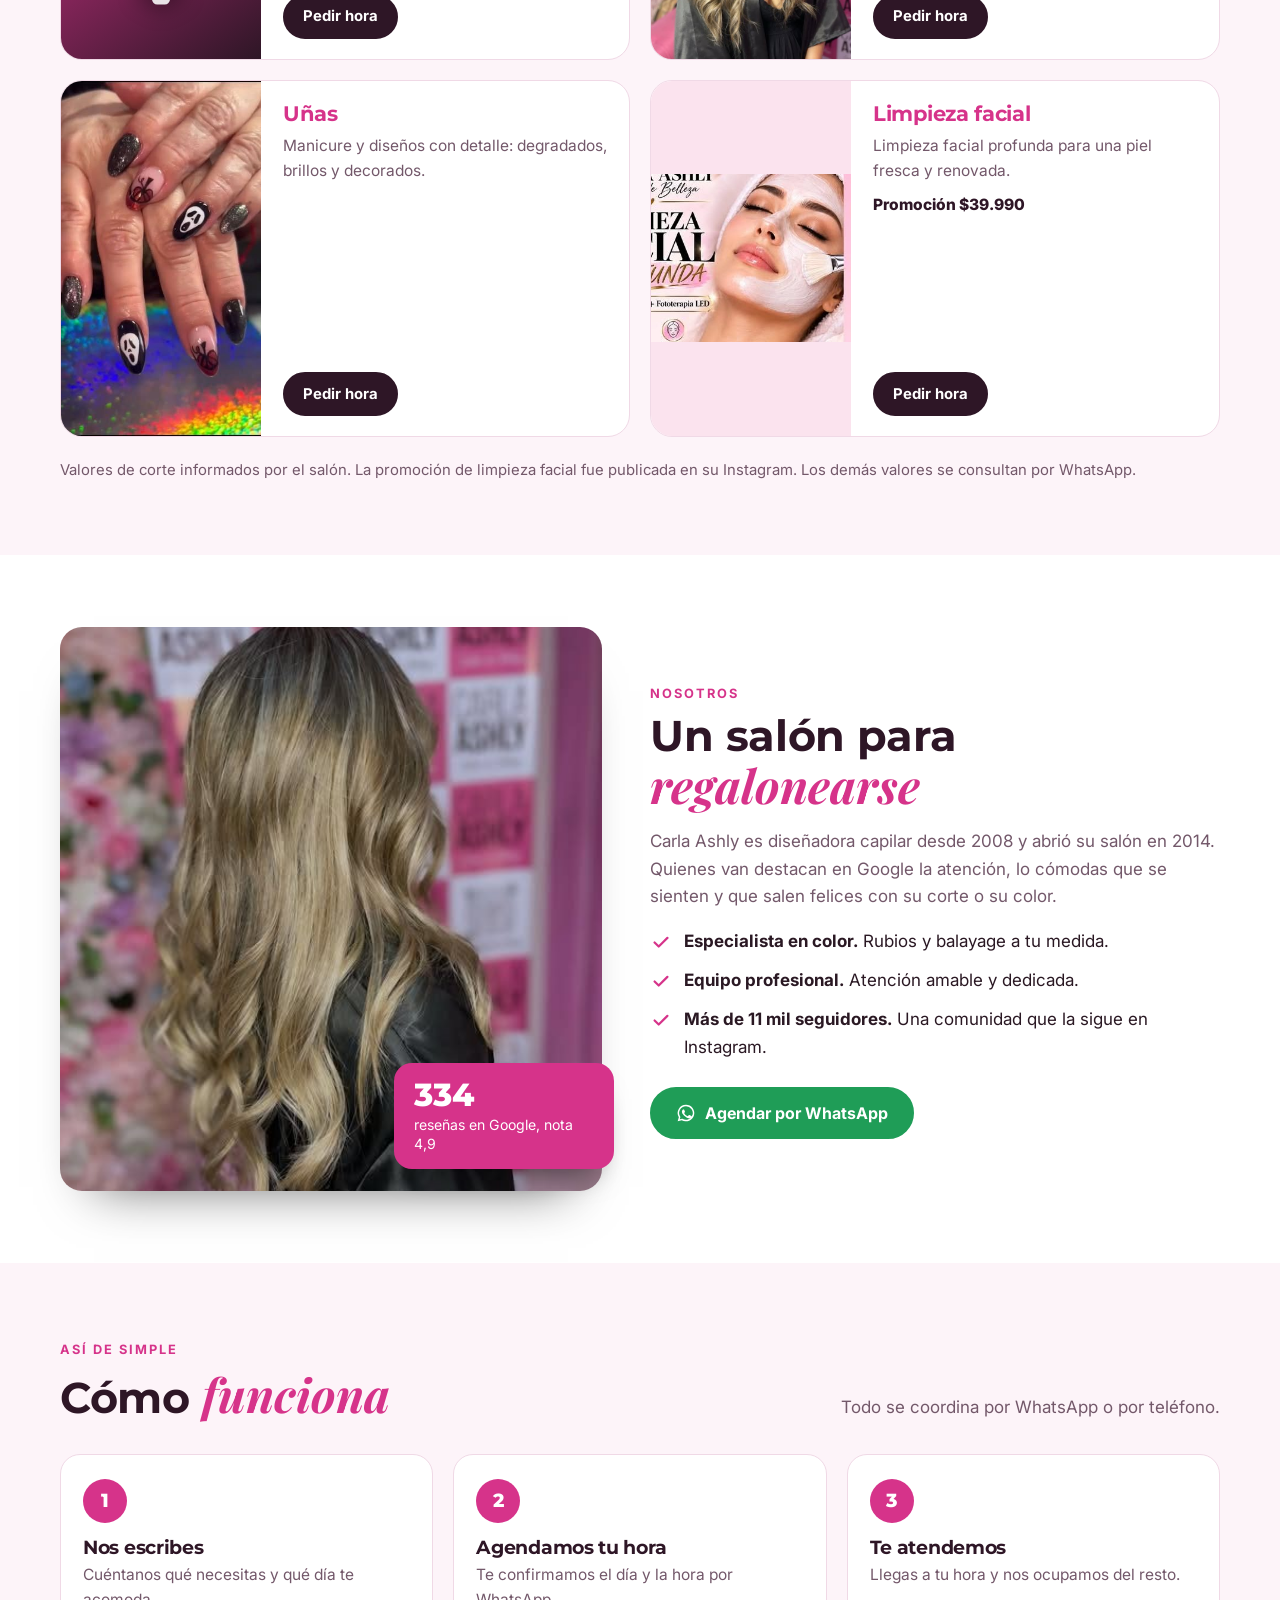
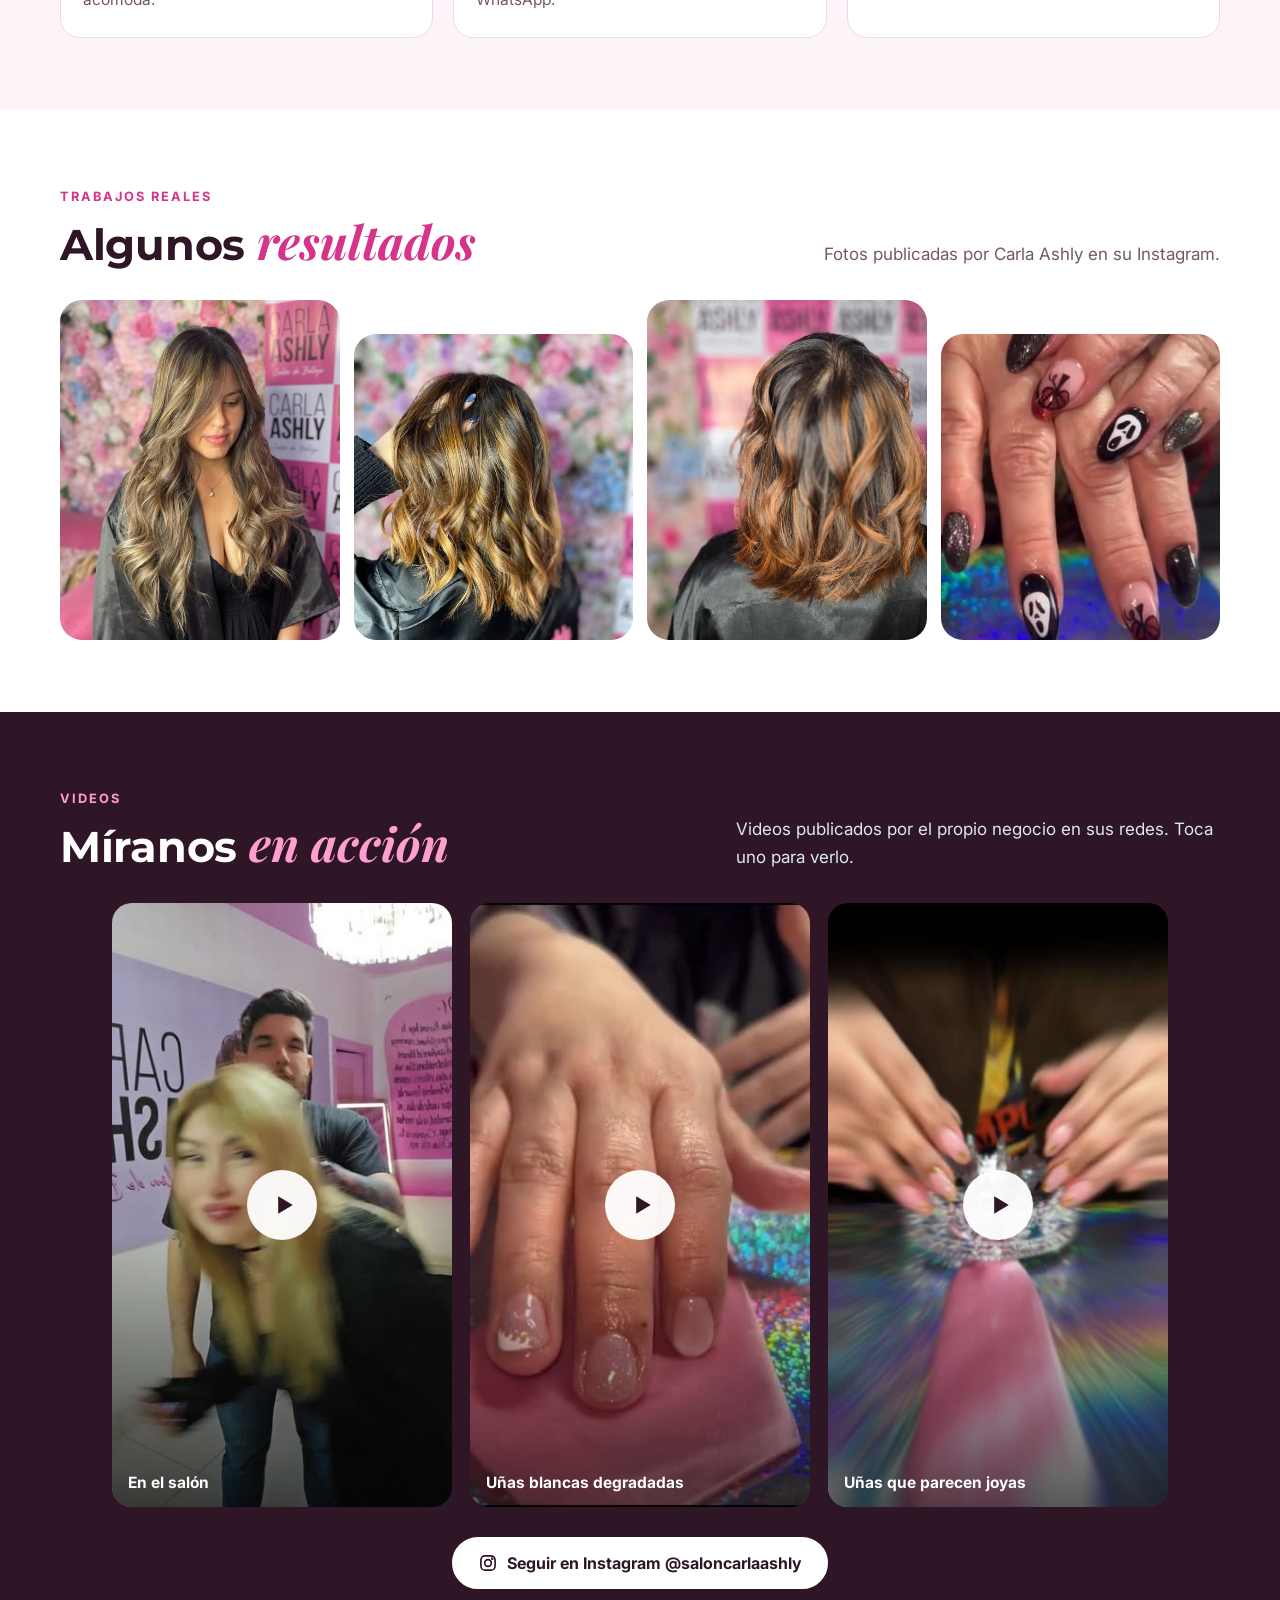
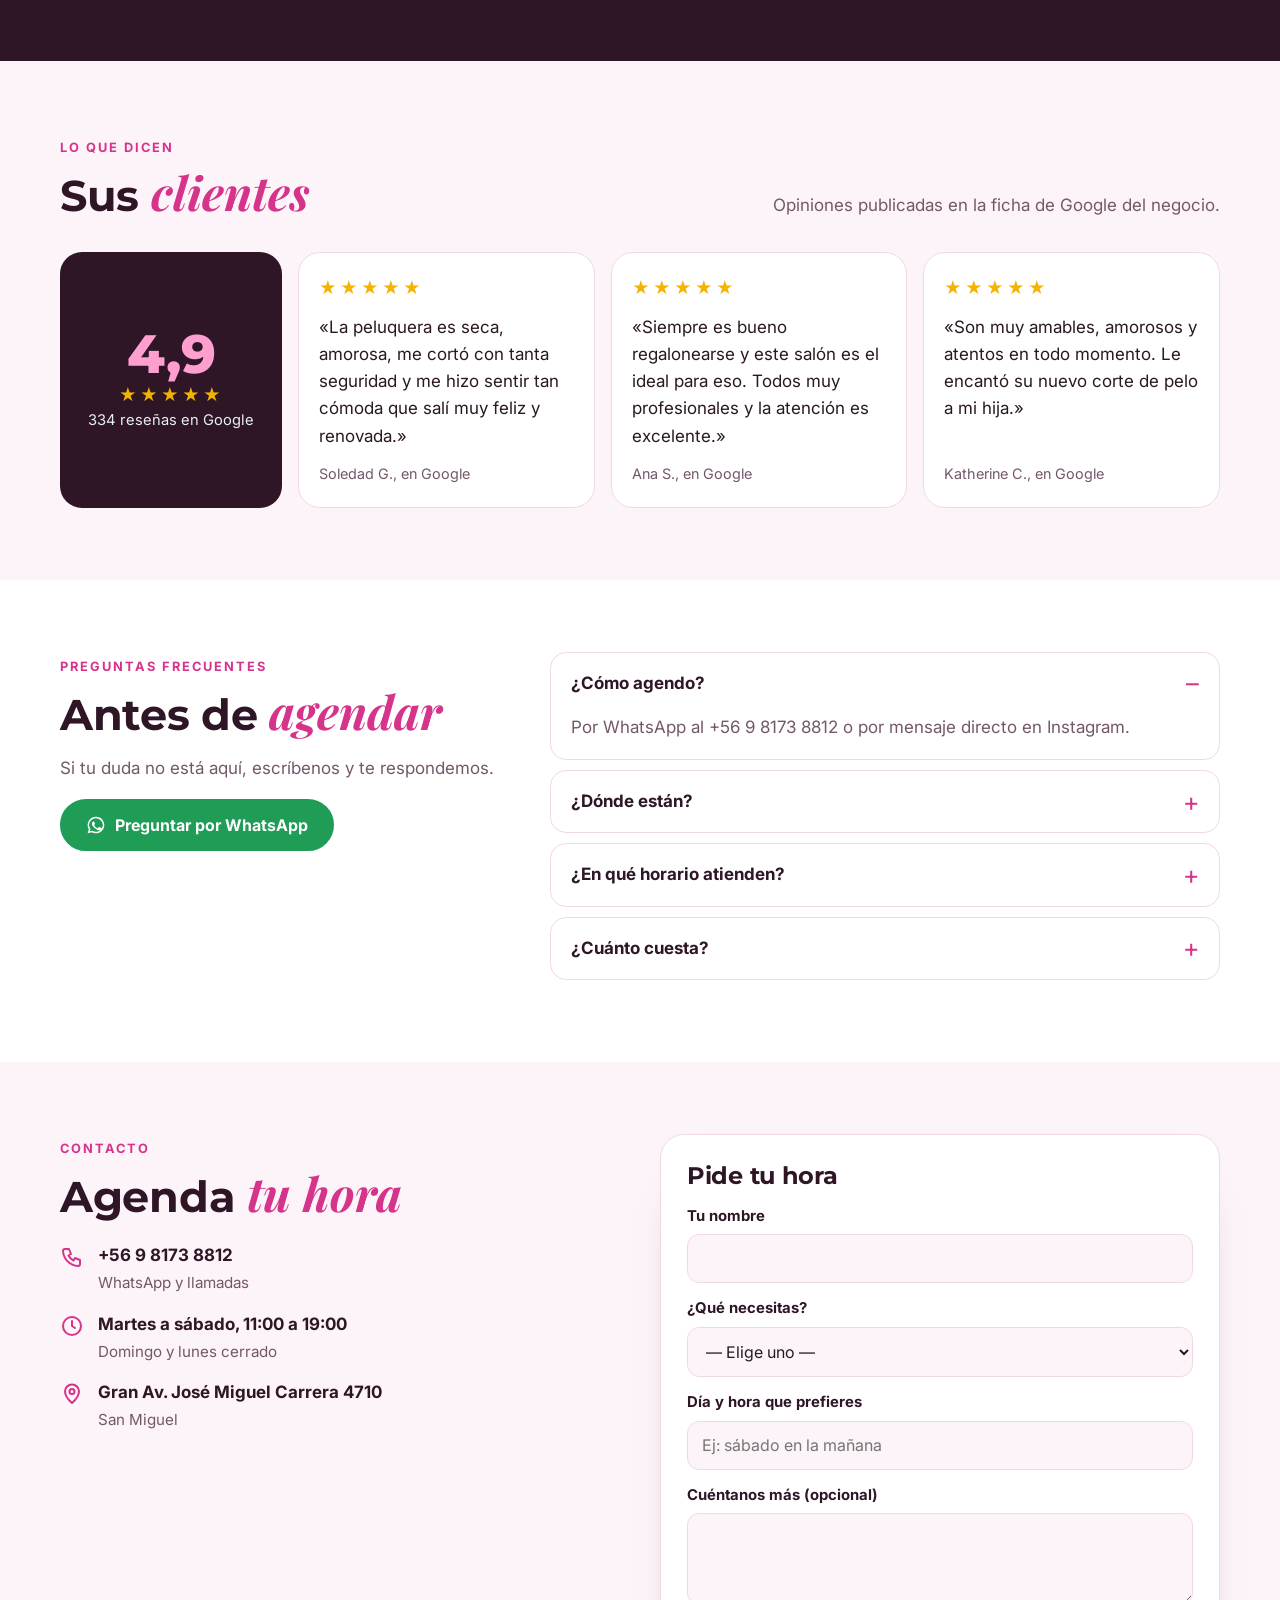
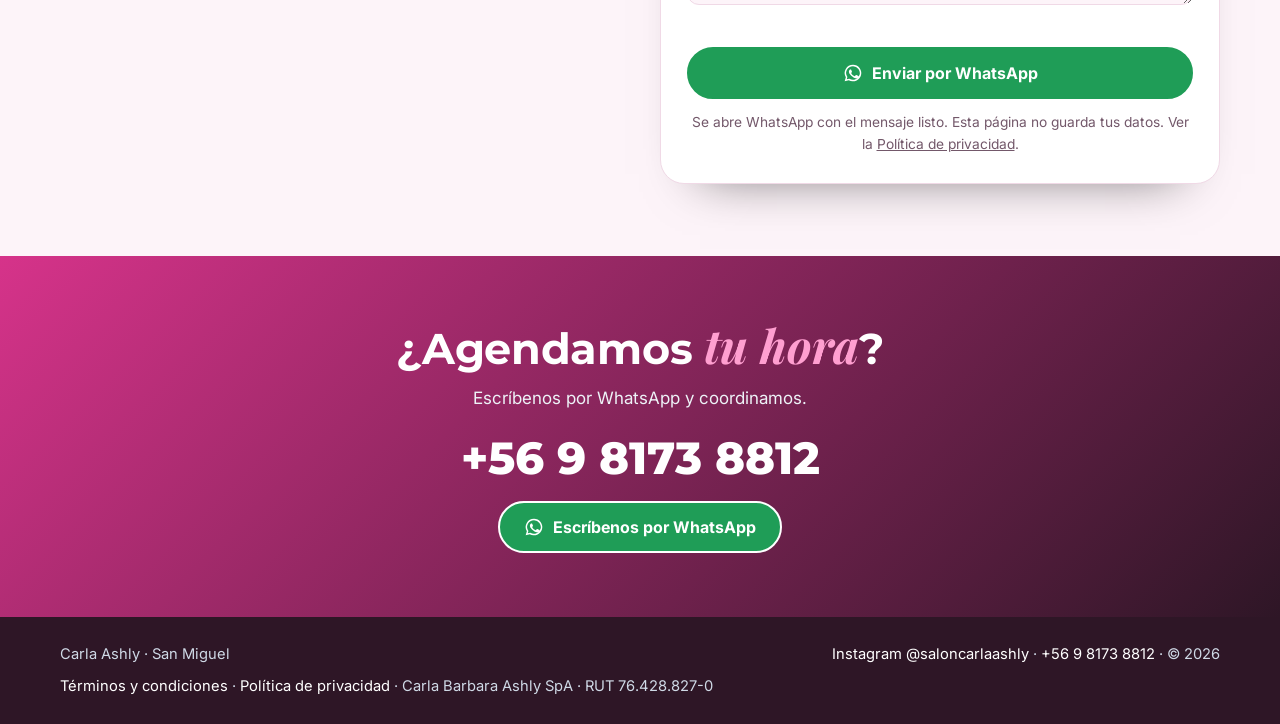
==== commit 1eaaab9a: "Razón social Carla Barbara Ashly SpA (confirmada por la clienta el 24-10) en el pie, la privacidad y" ====
--- a/index.html
+++ b/index.html
@@ -4,7 +4,7 @@
 <meta charset="utf-8">
 <meta name="viewport" content="width=device-width, initial-scale=1">
 <title>Carla Ashly · Salón de belleza · San Miguel</title>
-<meta name="description" content="Carla Ashly, en Gran Av. José Miguel Carrera 4710, San Miguel: color y balayage, corte y peinado, uñas, limpieza facial. 4,9 en Google con 334 reseñas. Agenda por WhatsApp.">
+<meta name="description" content="Carla Ashly, salón de belleza en San Miguel: color y balayage, cortes de dama y varón, uñas y limpieza facial. 4,9 en Google. Agenda por WhatsApp.">
 <link rel="canonical" href="https://carlaashly.cl/">
 <meta property="og:title" content="Carla Ashly · Salón de belleza · San Miguel">
 <meta property="og:description" content="Color, cortes, uñas y limpieza facial en San Miguel, con una diseñadora capilar especialista en color.">
@@ -309,7 +309,7 @@
 <footer><div class="wrap">
   <span>Carla Ashly · San Miguel</span>
   <span><a href="https://www.instagram.com/saloncarlaashly/" target="_blank" rel="noopener">Instagram @saloncarlaashly</a> · <a href="tel:+56981738812">+56 9 8173 8812</a> · &copy; <span id="y"></span></span>
-  <span><a href="terminos.html">Términos y condiciones</a> · <a href="privacidad.html">Política de privacidad</a> · Carla Barbara Ashly · RUT 76.428.827-0</span>
+  <span><a href="terminos.html">Términos y condiciones</a> · <a href="privacidad.html">Política de privacidad</a> · Carla Barbara Ashly SpA · RUT 76.428.827-0</span>
 </div></footer>
 
 <div class="barra-movil">
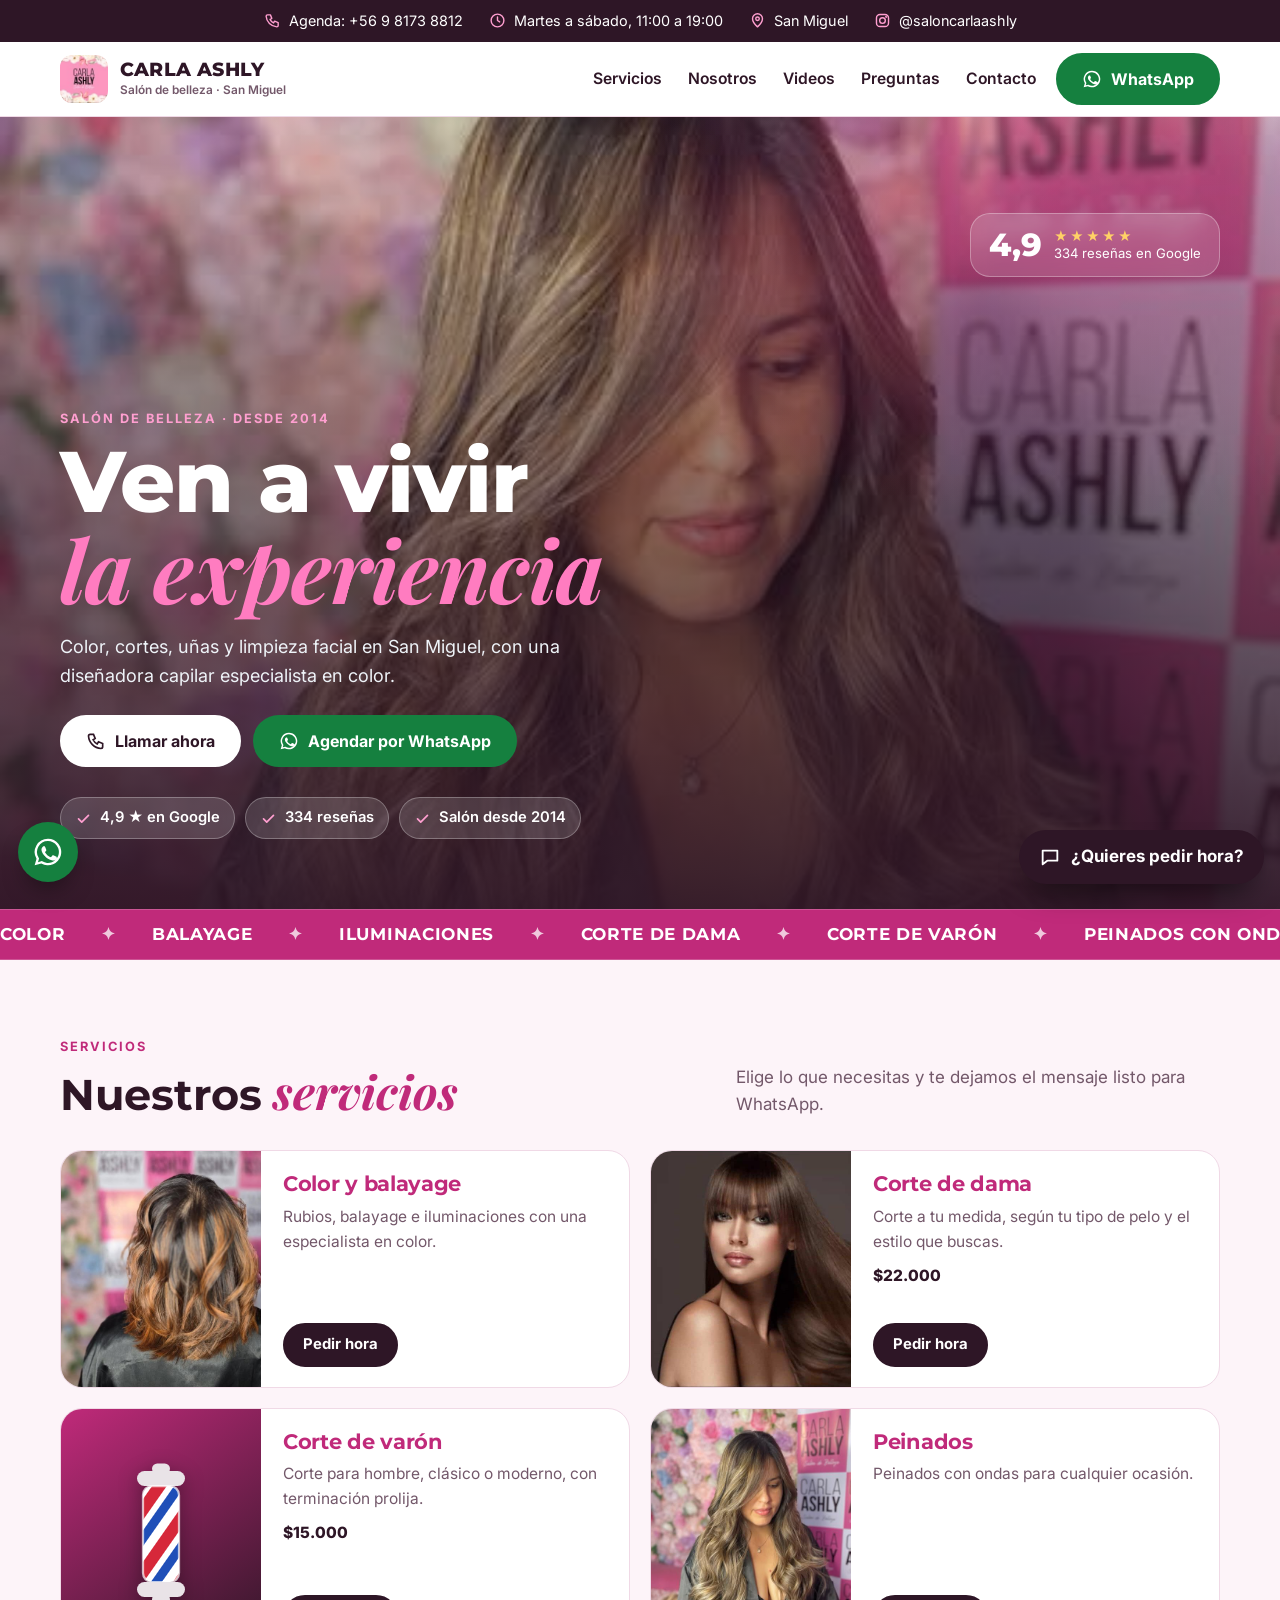
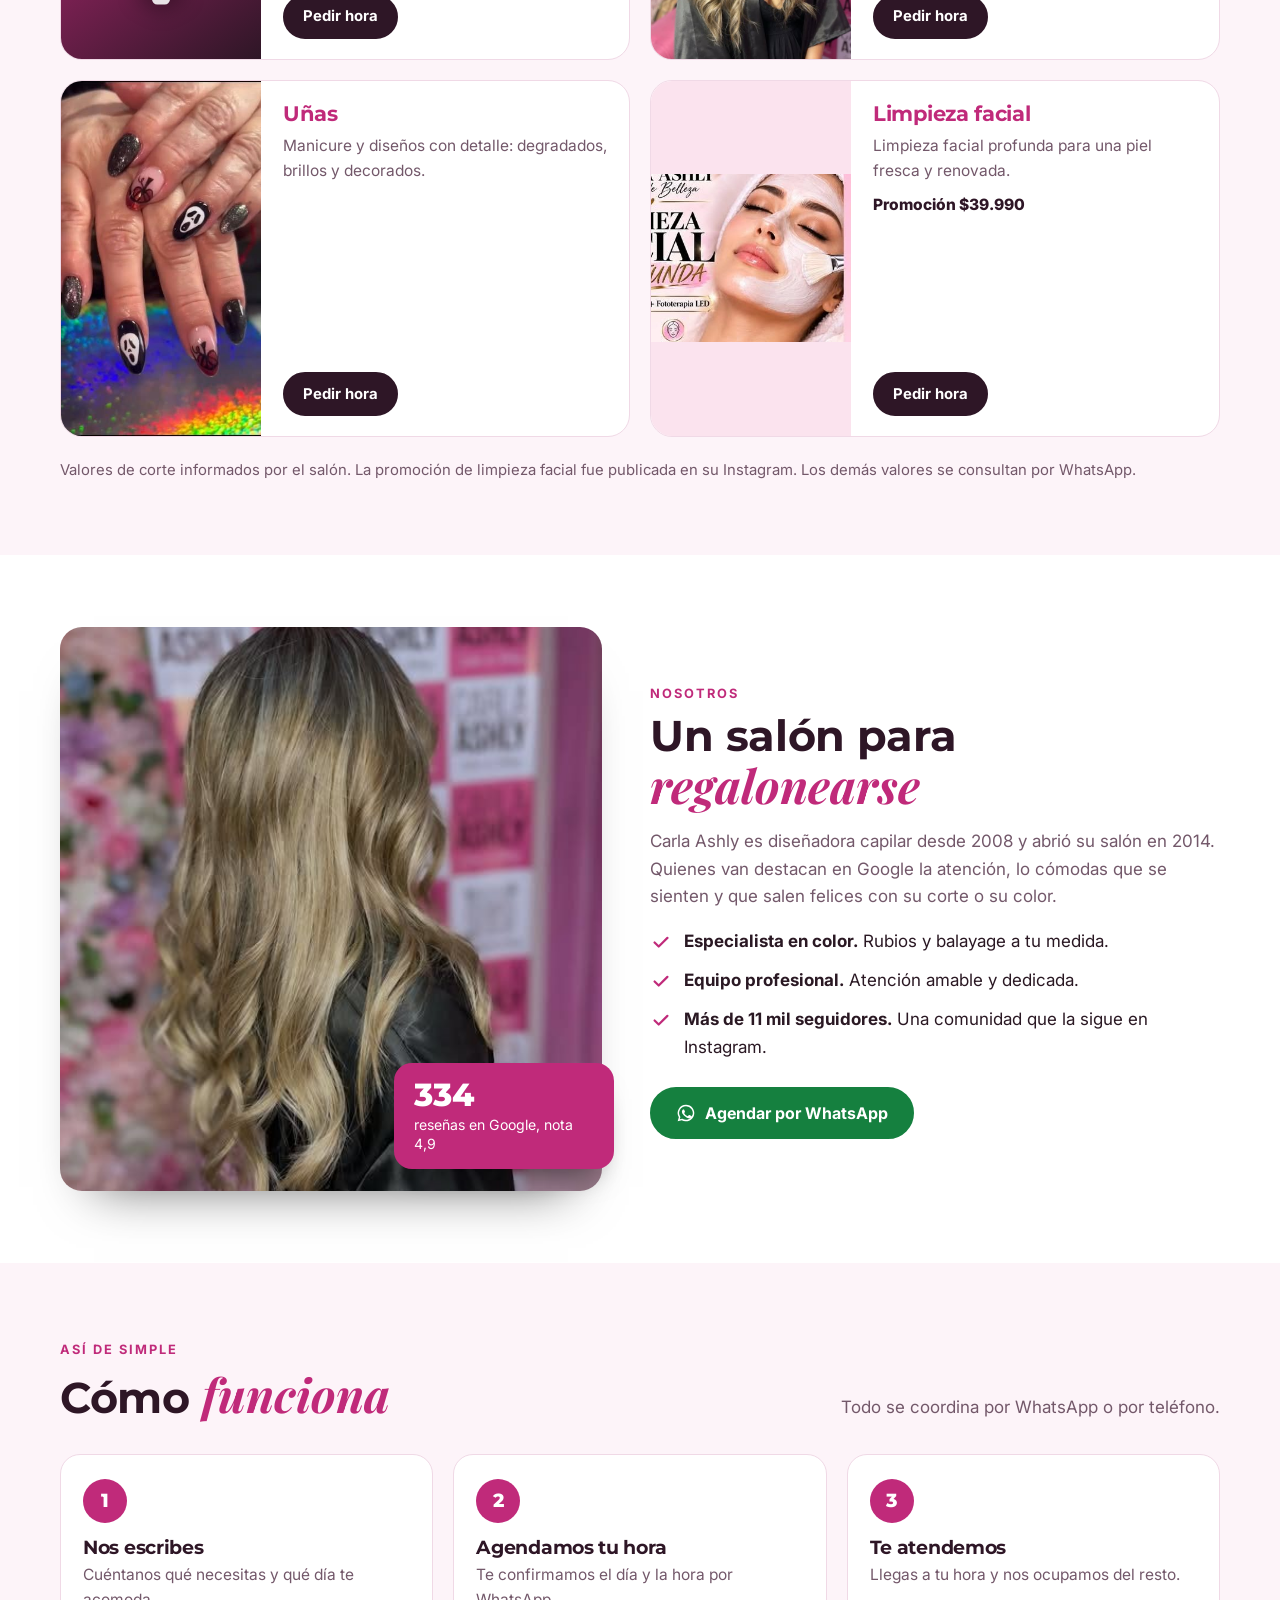
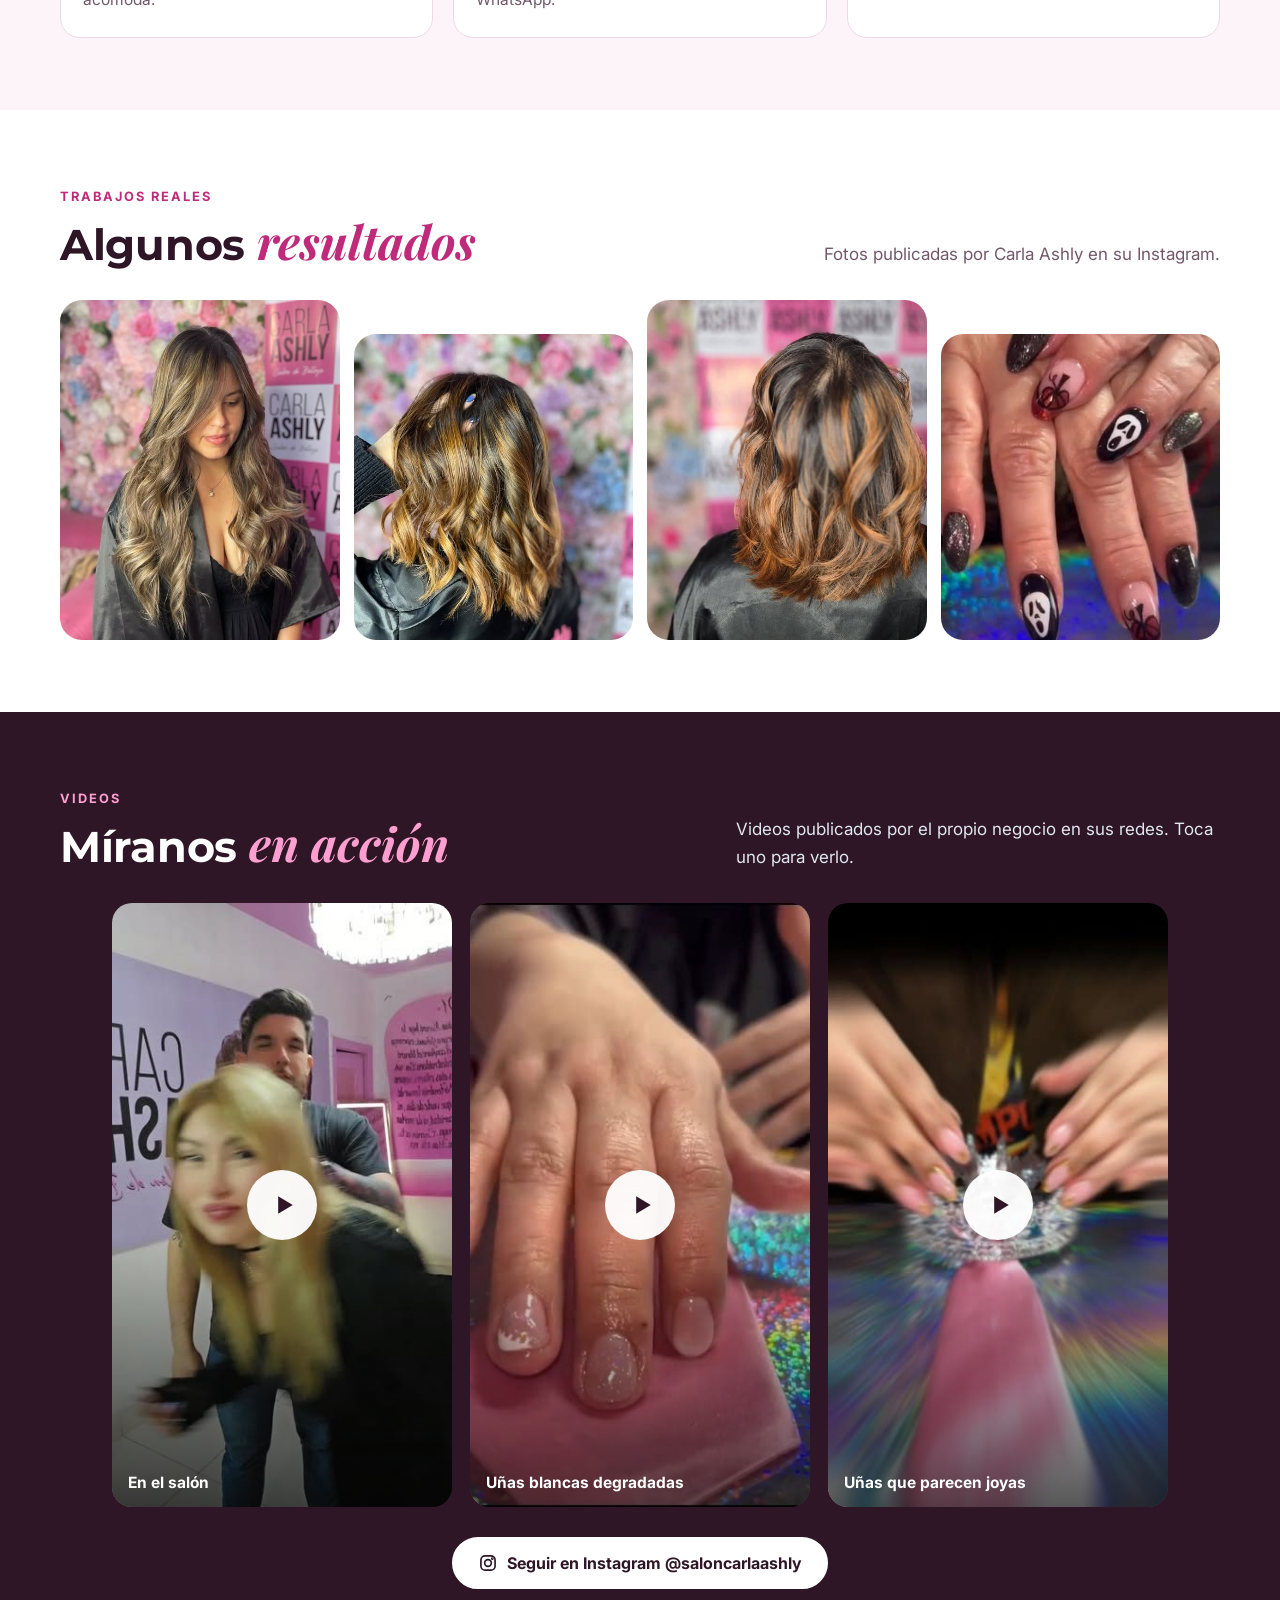
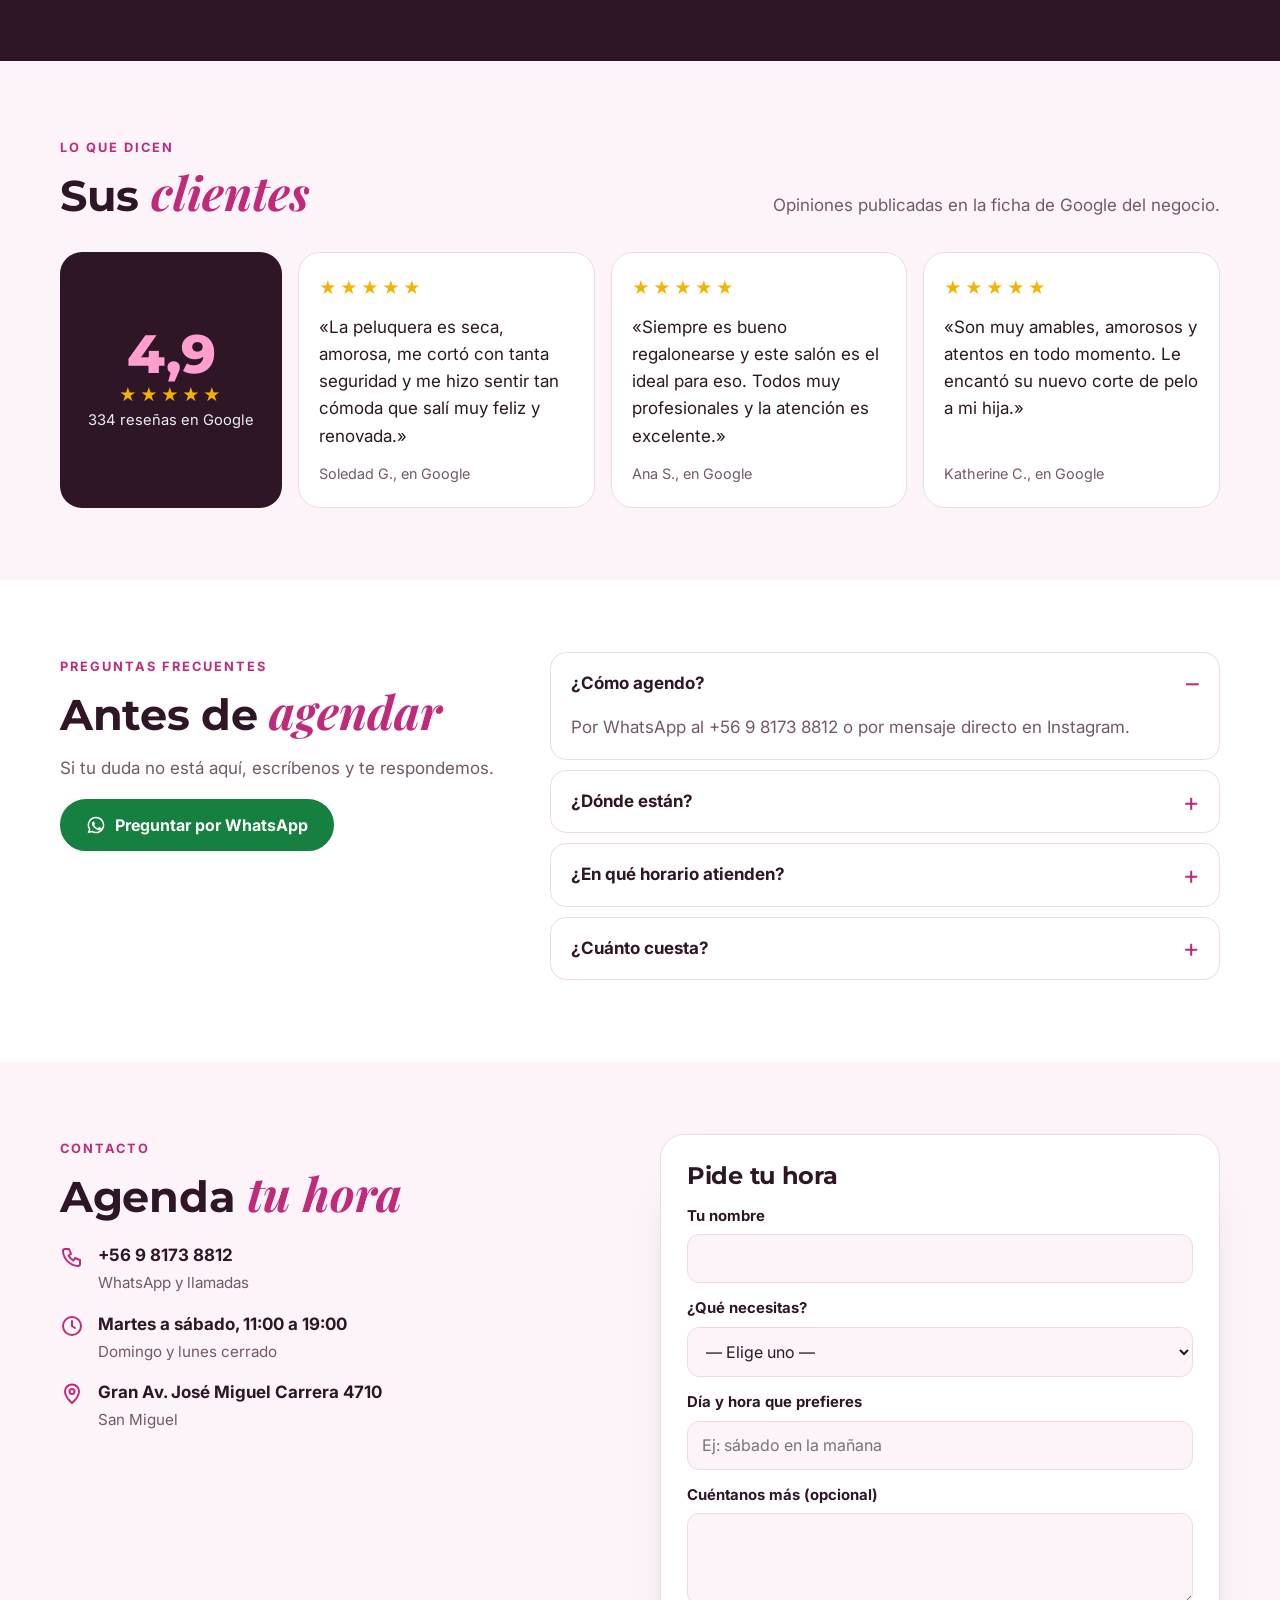
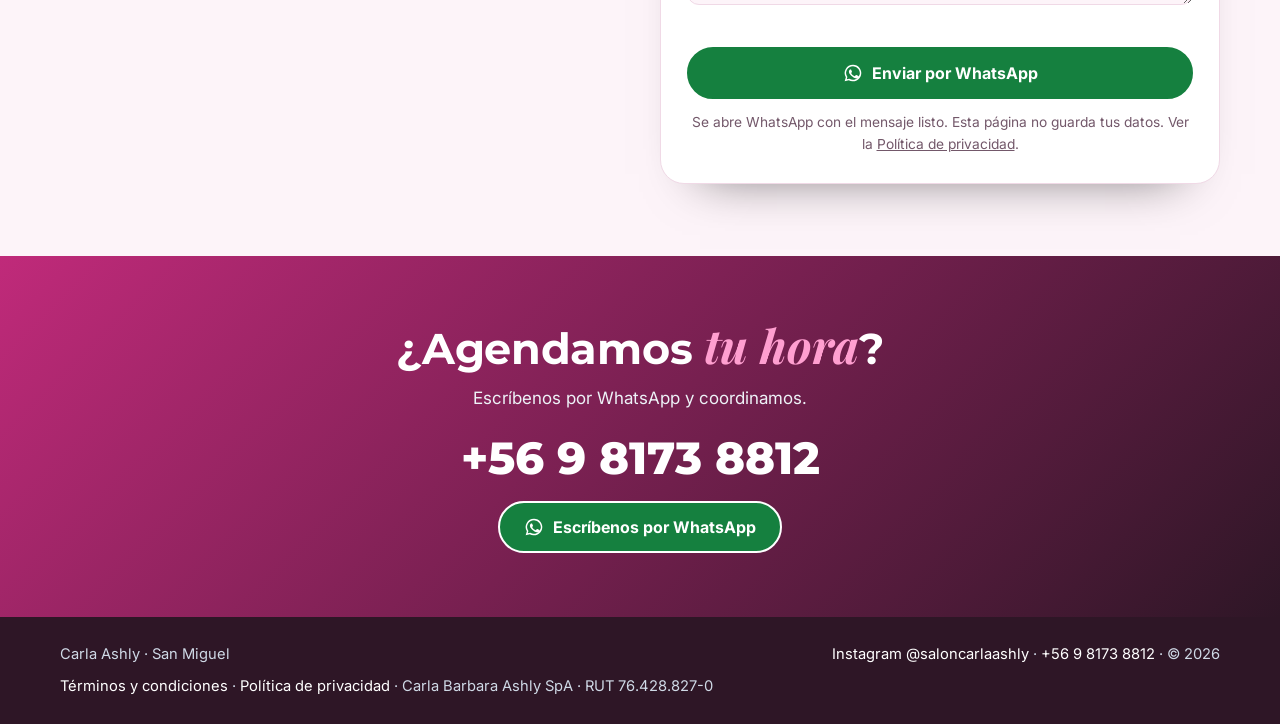
==== commit 0295f8f4: "Carla Ashly: contraste AA en WhatsApp, rosado principal y botón de la 404 Co-Authored-By: Claude Opu" ====
--- a/index.html
+++ b/index.html
@@ -16,7 +16,7 @@
 <link rel="preconnect" href="https://fonts.googleapis.com"><link rel="preconnect" href="https://fonts.gstatic.com" crossorigin>
 <link href="https://fonts.googleapis.com/css2?family=Montserrat:wght@600;700;800&family=Inter:wght@400;500;600;700&family=Playfair+Display:ital,wght@1,600;1,700&display=swap" rel="stylesheet">
 <style>
-:root{--pri:#d6338a;--osc:#2e1626;--osc-rgb:46,22,38;--acento:#ff9fd0;--fondo:#fdf4f9;--linea:#f0d9e6;--tinta:#2a1823;--suave:#73586a;--wa:#1f9d57;--display:"Montserrat","Arial Black",sans-serif;--font:"Inter",system-ui,sans-serif;--asis-tone:#d6338a;--hero-pos:50% 30%;--bg:#fff;--surface:#fdf4f9;--text:#2a1823;--muted:#73586a;--accent:#d6338a;--line:#f0d9e6}
+:root{--pri:#c02a7a;--osc:#2e1626;--osc-rgb:46,22,38;--acento:#ff9fd0;--fondo:#fdf4f9;--linea:#f0d9e6;--tinta:#2a1823;--suave:#73586a;--wa:#15803f;--display:"Montserrat","Arial Black",sans-serif;--font:"Inter",system-ui,sans-serif;--asis-tone:#d6338a;--hero-pos:50% 30%;--bg:#fff;--surface:#fdf4f9;--text:#2a1823;--muted:#73586a;--accent:#d6338a;--line:#f0d9e6}
 *{box-sizing:border-box}html{scroll-behavior:smooth}
 body{margin:0;font:400 17px/1.6 var(--font);color:var(--tinta);background:#fff;-webkit-font-smoothing:antialiased}
 img{max-width:100%;display:block}a{color:inherit}
@@ -287,11 +287,11 @@
   </div>
   <form id="fCot" class="aparece" novalidate>
     <h3>Pide tu hora</h3>
-    <label>Tu nombre<input id="cNombre" autocomplete="name"></label>
+    <label>Tu nombre<input id="cNombre" autocomplete="name" maxlength="60"></label>
     <label>¿Qué necesitas?
-      <select id="cServ"><option value="">— Elige uno —</option><option>Color y balayage</option><option>Corte de dama</option><option>Corte de varón</option><option>Peinados</option><option>Uñas</option><option>Limpieza facial</option><option>Otra consulta</option></select></label>
-    <label>Día y hora que prefieres<input id="cDir" placeholder="Ej: sábado en la mañana"></label>
-    <label>Cuéntanos más (opcional)<textarea id="cMsg"></textarea></label>
+      <select id="cServ" required aria-required="true" aria-describedby="cAviso"><option value="">— Elige uno —</option><option>Color y balayage</option><option>Corte de dama</option><option>Corte de varón</option><option>Peinados</option><option>Uñas</option><option>Limpieza facial</option><option>Otra consulta</option></select></label>
+    <label>Día y hora que prefieres<input id="cDir" maxlength="80" placeholder="Ej: sábado en la mañana"></label>
+    <label>Cuéntanos más (opcional)<textarea id="cMsg" maxlength="500"></textarea></label>
     <p class="aviso" id="cAviso" role="status"></p>
     <button class="btn btn-wa" type="submit"><svg aria-hidden="true"><use href="#wa"/></svg>Enviar por WhatsApp</button>
     <small>Se abre WhatsApp con el mensaje listo. Esta página no guarda tus datos. Ver la <a href="privacidad.html">Política de privacidad</a>.</small>
@@ -327,7 +327,7 @@
   var f=document.getElementById("fCot");
   if(f){f.addEventListener("submit",function(ev){ev.preventDefault();
     var n=document.getElementById("cNombre").value.trim(),s=document.getElementById("cServ").value,d=document.getElementById("cDir").value.trim(),m=document.getElementById("cMsg").value.trim(),av=document.getElementById("cAviso");
-    if(!s){av.textContent="Elige el servicio que necesitas.";return}
+    if(!s){av.textContent="Elige el servicio que necesitas.";document.getElementById("cServ").focus();return}
     av.textContent="";
     var t="Hola"+(n?", soy "+n:"")+". Vi su página web y necesito: "+s+"."+(d?" Día y hora que prefieres: "+d+".":"")+(m?" "+m:"");
     abrir(t)})}
